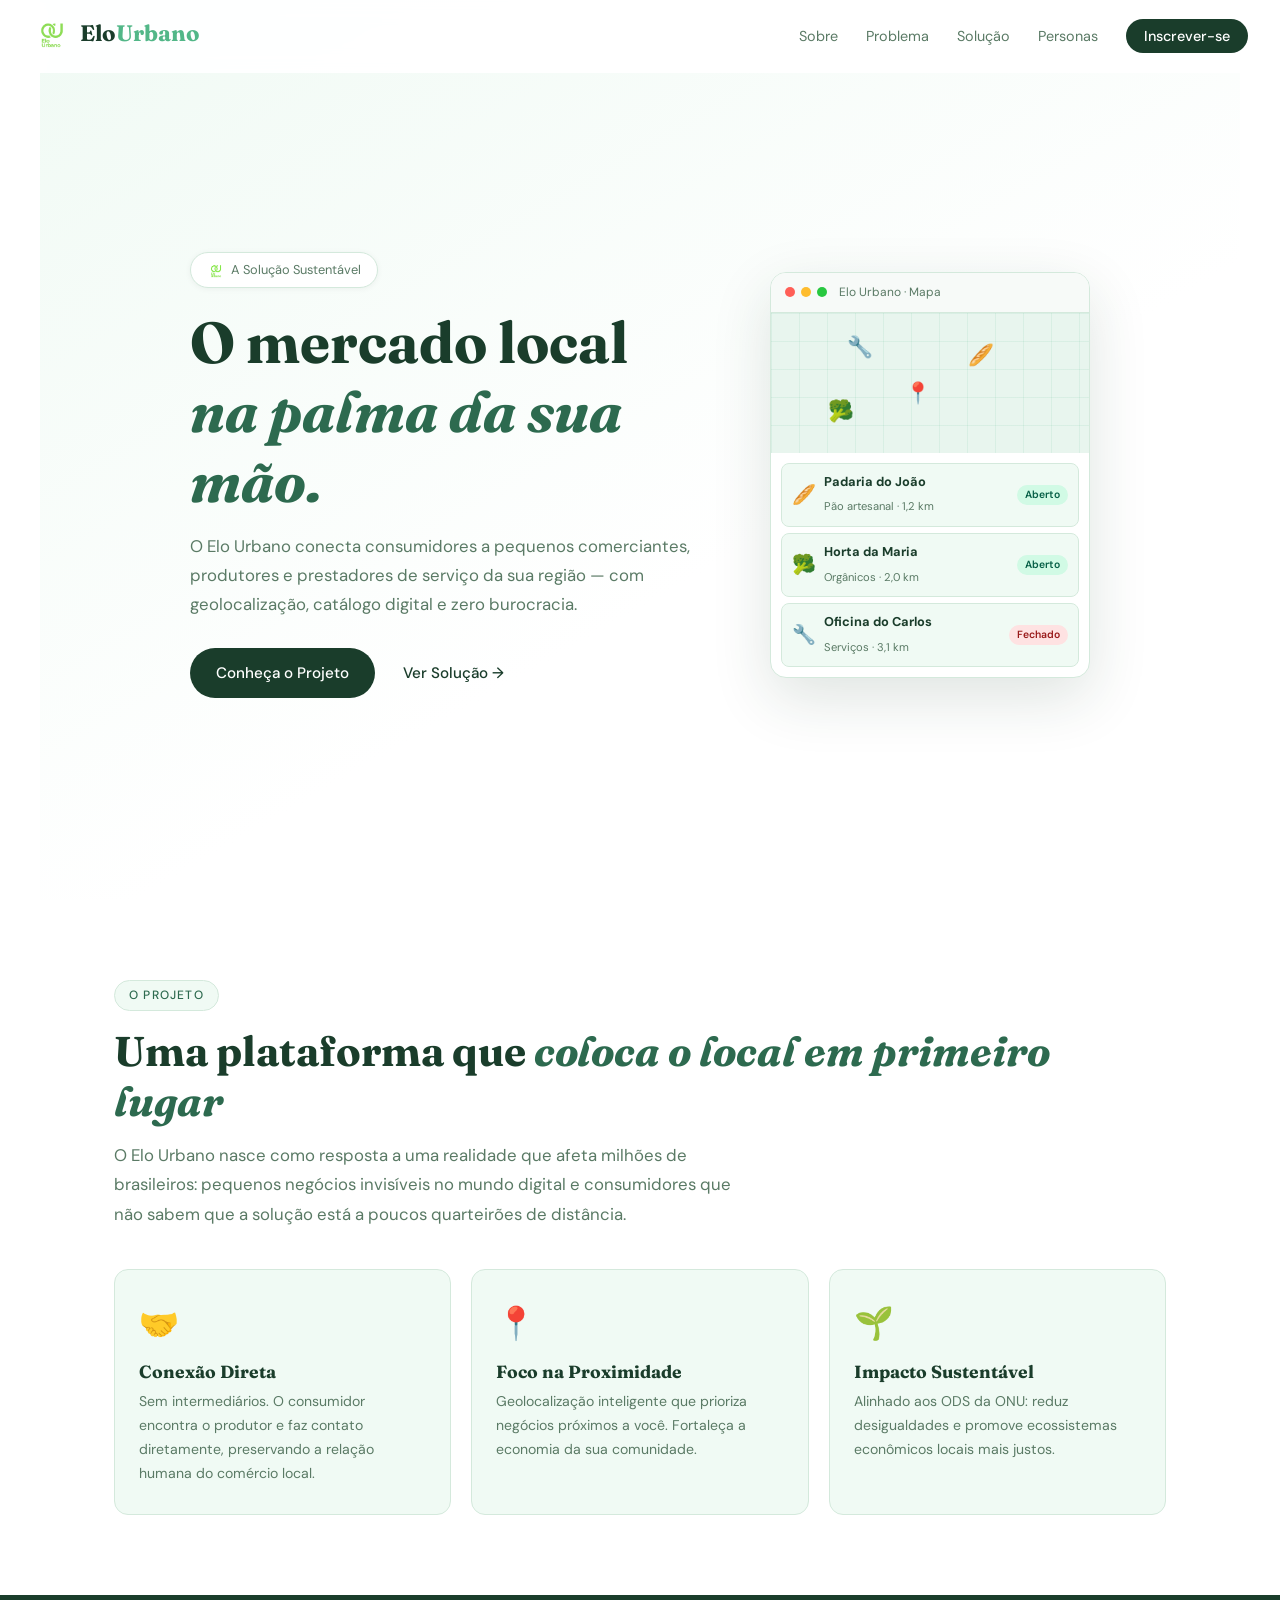
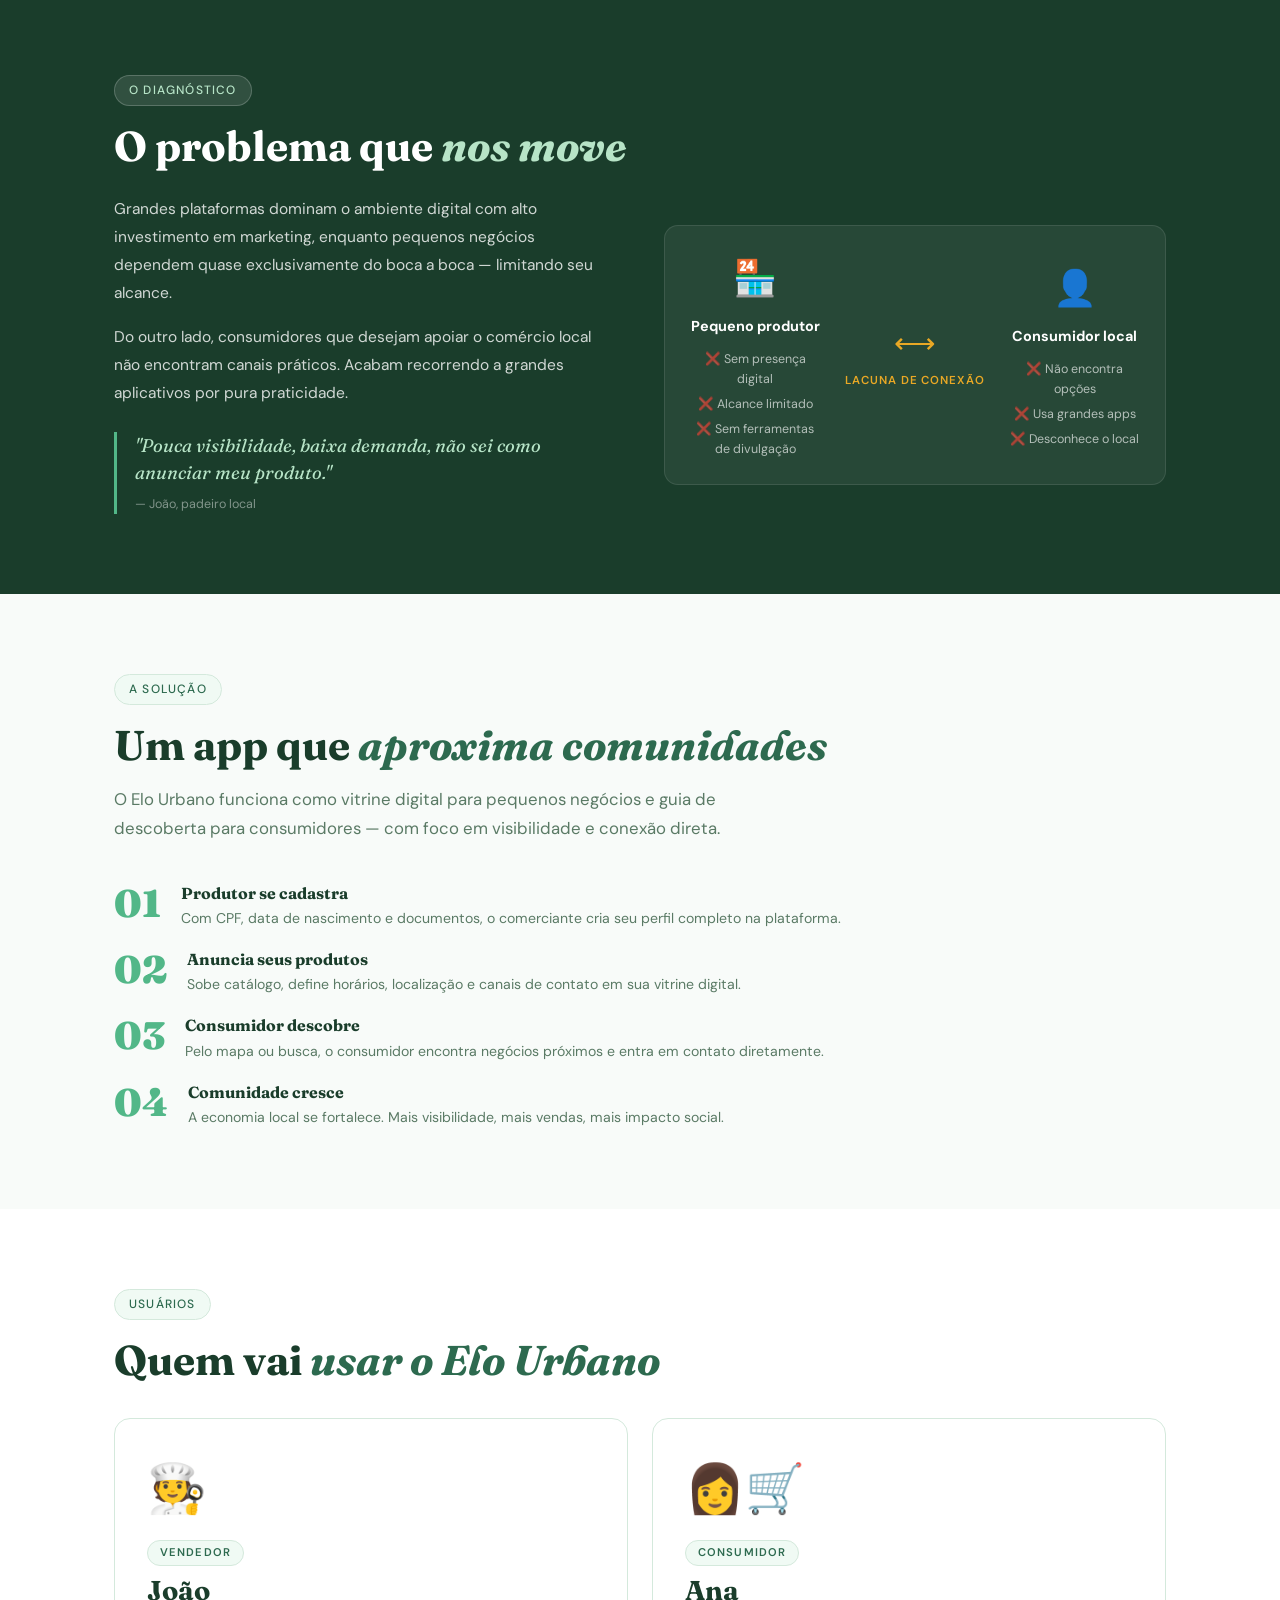
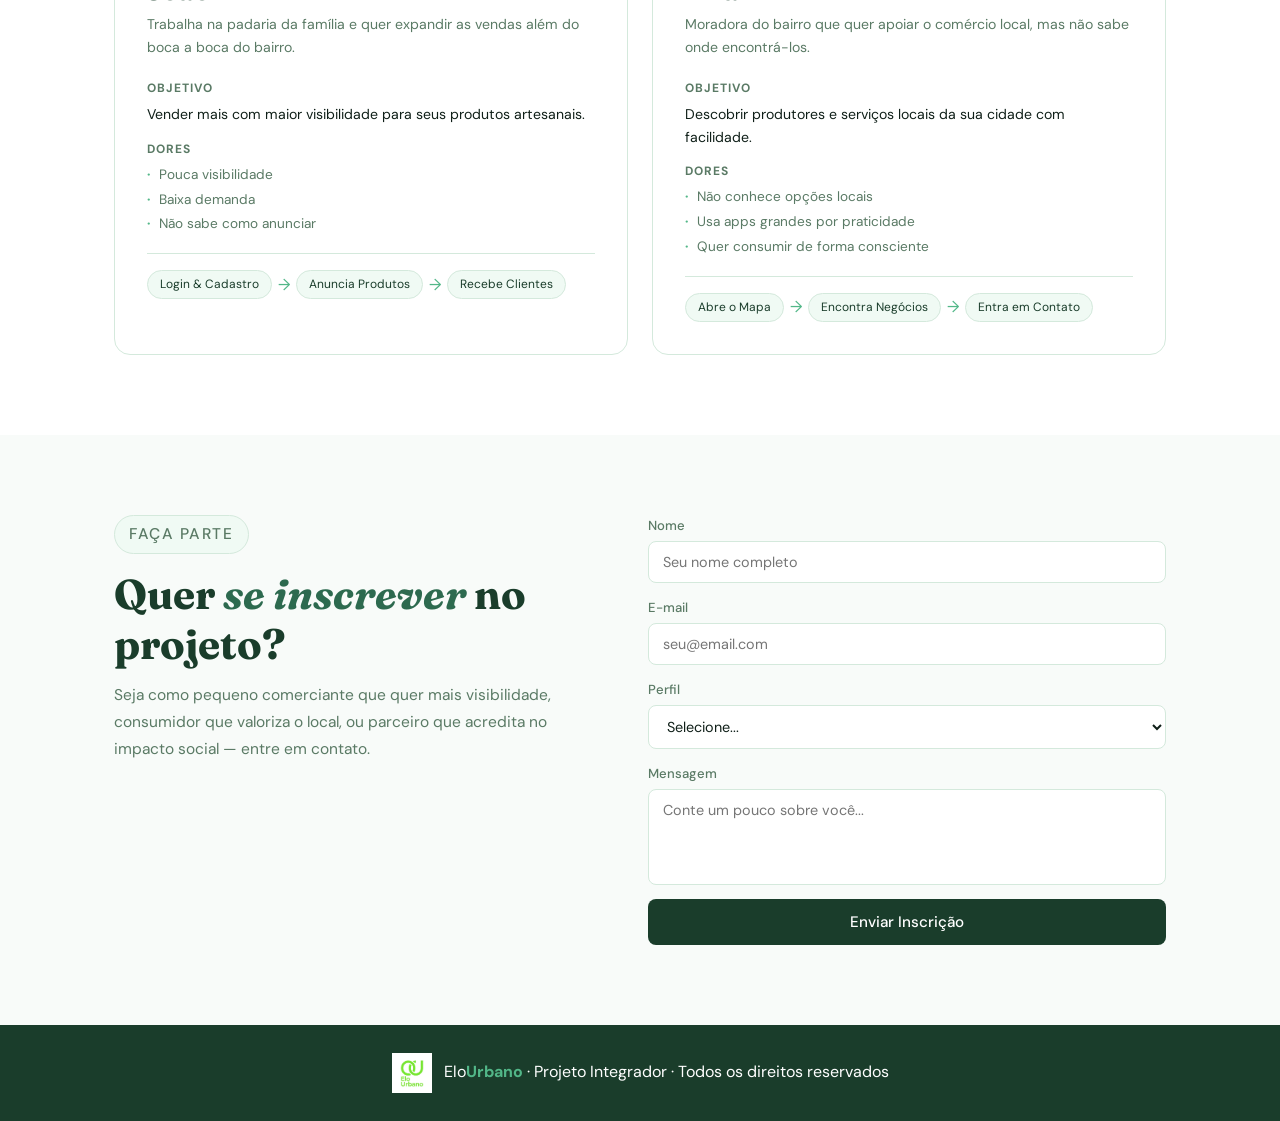
==== index.html @ b1a38585 "Update index.html" ====
<!DOCTYPE html>
<html lang="pt-BR">
<head>
  <meta charset="UTF-8" />
  <meta name="viewport" content="width=device-width, initial-scale=1.0" />
  <title>Elo Urbano — Conectando Comunidades</title>
  <link rel="stylesheet" href="css/style.css" />
  <link href="https://fonts.googleapis.com/css2?family=Fraunces:ital,opsz,wght@0,9..144,700;0,9..144,900;1,9..144,400&family=DM+Sans:wght@400;500&display=swap" rel="stylesheet" />

</head>
<body>

  <!-- NAVEGAÇÃO -->
  <nav id="nav">
    <a href="#hero" class="logo"><img src="logo1.png" alt="Logo" width="40" style="vertical-align: middle; margin-right: 8px;">Elo<span>Urbano</span></a>
    <ul class="nav-links">
      <li><a href="#sobre">Sobre</a></li>
      <li><a href="#problema">Problema</a></li>
      <li><a href="#solucao">Solução</a></li>
      <li><a href="#personas">Personas</a></li>
      <li><a href="#inscricao" class="nav-cta">Inscrever-se</a></li>
    </ul>
    <button id="hamburger" aria-label="Menu">
      <span></span><span></span><span></span>
    </button>
  </nav>

  <!-- MENU MOBILE -->
  <div id="mobileMenu">
    <ul>
      <li><a href="#sobre" class="mob-link">Sobre</a></li>
      <li><a href="#problema" class="mob-link">Problema</a></li>
      <li><a href="#solucao" class="mob-link">Solução</a></li>
      <li><a href="#personas" class="mob-link">Personas</a></li>
      <li><a href="#inscricao" class="mob-link">Inscrever-se</a></li>
    </ul>
  </div>

  <!-- HERO -->
  <section id="hero">
    <div class="hero-texto">
      <p class="badge"><img src="logo.png" alt="Ícone" width="18" style="vertical-align: middle; margin-right: 6px;">A Solução Sustentável</p>
      <h1>O mercado local<br><em>na palma da sua mão.</em></h1>
      <p>O Elo Urbano conecta consumidores a pequenos comerciantes, produtores e prestadores de serviço da sua região — com geolocalização, catálogo digital e zero burocracia.</p>
      <div class="hero-botoes">
        <a href="#sobre" class="btn-primario">Conheça o Projeto</a>
        <a href="#solucao" class="btn-secundario">Ver Solução →</a>
      </div>
    </div>
    <div class="hero-card">
      <div class="card-topo">
        <div class="bolinha vermelho"></div>
        <div class="bolinha amarelo"></div>
        <div class="bolinha verde-bolinha"></div>
        <span>Elo Urbano · Mapa</span>
      </div>
      <div class="card-mapa">
        <span class="pin pin-voce">📍</span>
        <span class="pin pin-a">🥖</span>
        <span class="pin pin-b">🥦</span>
        <span class="pin pin-c">🔧</span>
      </div>
      <ul class="card-lista">
        <li>
          <span>🥖</span>
          <div><strong>Padaria do João</strong><small>Pão artesanal · 1,2 km</small></div>
          <span class="badge-aberto">Aberto</span>
        </li>
        <li>
          <span>🥦</span>
          <div><strong>Horta da Maria</strong><small>Orgânicos · 2,0 km</small></div>
          <span class="badge-aberto">Aberto</span>
        </li>
        <li>
          <span>🔧</span>
          <div><strong>Oficina do Carlos</strong><small>Serviços · 3,1 km</small></div>
          <span class="badge-fechado">Fechado</span>
        </li>
      </ul>
    </div>
  </section>

  <!-- SOBRE -->
  <section id="sobre">
    <div class="container">
      <p class="tag">O Projeto</p>
      <h2>Uma plataforma que <em>coloca o local em primeiro lugar</em></h2>
      <p class="descricao">O Elo Urbano nasce como resposta a uma realidade que afeta milhões de brasileiros: pequenos negócios invisíveis no mundo digital e consumidores que não sabem que a solução está a poucos quarteirões de distância.</p>
      <div class="cards-sobre">
        <div class="card-sobre">
          <span>🤝</span>
          <h3>Conexão Direta</h3>
          <p>Sem intermediários. O consumidor encontra o produtor e faz contato diretamente, preservando a relação humana do comércio local.</p>
        </div>
        <div class="card-sobre">
          <span>📍</span>
          <h3>Foco na Proximidade</h3>
          <p>Geolocalização inteligente que prioriza negócios próximos a você. Fortaleça a economia da sua comunidade.</p>
        </div>
        <div class="card-sobre">
          <span>🌱</span>
          <h3>Impacto Sustentável</h3>
          <p>Alinhado aos ODS da ONU: reduz desigualdades e promove ecossistemas econômicos locais mais justos.</p>
        </div>
      </div>
    </div>
  </section>

  <!-- PROBLEMA -->
  <section id="problema">
    <div class="container">
      <p class="tag tag-claro">O Diagnóstico</p>
      <h2>O problema que <em class="em-claro">nos move</em></h2>
      <div class="problema-layout">
        <div class="problema-texto">
          <p>Grandes plataformas dominam o ambiente digital com alto investimento em marketing, enquanto pequenos negócios dependem quase exclusivamente do boca a boca — limitando seu alcance.</p>
          <p>Do outro lado, consumidores que desejam apoiar o comércio local não encontram canais práticos. Acabam recorrendo a grandes aplicativos por pura praticidade.</p>
          <blockquote>
            "Pouca visibilidade, baixa demanda, não sei como anunciar meu produto."
            <cite>— João, padeiro local</cite>
          </blockquote>
        </div>
        <div class="diagrama">
          <div class="diagrama-lado">
            <span class="icone-grande">🏪</span>
            <strong>Pequeno produtor</strong>
            <ul>
              <li>❌ Sem presença digital</li>
              <li>❌ Alcance limitado</li>
              <li>❌ Sem ferramentas de divulgação</li>
            </ul>
          </div>
          <div class="diagrama-meio">
            <span>⟷</span>
            <p>Lacuna de conexão</p>
          </div>
          <div class="diagrama-lado">
            <span class="icone-grande">👤</span>
            <strong>Consumidor local</strong>
            <ul>
              <li>❌ Não encontra opções</li>
              <li>❌ Usa grandes apps</li>
              <li>❌ Desconhece o local</li>
            </ul>
          </div>
        </div>
      </div>
    </div>
  </section>

  <!-- SOLUÇÃO -->
  <section id="solucao">
    <div class="container">
      <p class="tag">A Solução</p>
      <h2>Um app que <em>aproxima comunidades</em></h2>
      <p class="descricao">O Elo Urbano funciona como vitrine digital para pequenos negócios e guia de descoberta para consumidores — com foco em visibilidade e conexão direta.</p>
      <ol class="passos">
        <li>
          <span class="num">01</span>
          <div>
            <h4>Produtor se cadastra</h4>
            <p>Com CPF, data de nascimento e documentos, o comerciante cria seu perfil completo na plataforma.</p>
          </div>
        </li>
        <li>
          <span class="num">02</span>
          <div>
            <h4>Anuncia seus produtos</h4>
            <p>Sobe catálogo, define horários, localização e canais de contato em sua vitrine digital.</p>
          </div>
        </li>
        <li>
          <span class="num">03</span>
          <div>
            <h4>Consumidor descobre</h4>
            <p>Pelo mapa ou busca, o consumidor encontra negócios próximos e entra em contato diretamente.</p>
          </div>
        </li>
        <li>
          <span class="num">04</span>
          <div>
            <h4>Comunidade cresce</h4>
            <p>A economia local se fortalece. Mais visibilidade, mais vendas, mais impacto social.</p>
          </div>
        </li>
      </ol>
    </div>
  </section>

  <!-- PERSONAS -->
  <section id="personas">
    <div class="container">
      <p class="tag">Usuários</p>
      <h2>Quem vai <em>usar o Elo Urbano</em></h2>
      <div class="personas-grid">

        <div class="persona">
          <span class="avatar">🧑‍🍳</span>
          <span class="perfil-tag">Vendedor</span>
          <h3>João</h3>
          <p>Trabalha na padaria da família e quer expandir as vendas além do boca a boca do bairro.</p>
          <div class="persona-bloco">
            <strong>Objetivo</strong>
            <p>Vender mais com maior visibilidade para seus produtos artesanais.</p>
          </div>
          <div class="persona-bloco">
            <strong>Dores</strong>
            <ul>
              <li>Pouca visibilidade</li>
              <li>Baixa demanda</li>
              <li>Não sabe como anunciar</li>
            </ul>
          </div>
          <div class="jornada">
            <span>Login &amp; Cadastro</span>
            <span class="seta">→</span>
            <span>Anuncia Produtos</span>
            <span class="seta">→</span>
            <span>Recebe Clientes</span>
          </div>
        </div>

        <div class="persona">
          <span class="avatar">👩‍🛒</span>
          <span class="perfil-tag">Consumidor</span>
          <h3>Ana</h3>
          <p>Moradora do bairro que quer apoiar o comércio local, mas não sabe onde encontrá-los.</p>
          <div class="persona-bloco">
            <strong>Objetivo</strong>
            <p>Descobrir produtores e serviços locais da sua cidade com facilidade.</p>
          </div>
          <div class="persona-bloco">
            <strong>Dores</strong>
            <ul>
              <li>Não conhece opções locais</li>
              <li>Usa apps grandes por praticidade</li>
              <li>Quer consumir de forma consciente</li>
            </ul>
          </div>
          <div class="jornada">
            <span>Abre o Mapa</span>
            <span class="seta">→</span>
            <span>Encontra Negócios</span>
            <span class="seta">→</span>
            <span>Entra em Contato</span>
          </div>
        </div>

      </div>
    </div>
  </section>

  <!-- INSCREVER-SE -->
  <section id="inscricao">
    <div class="container container-inscricao">
      <div class="inscricao-texto">
        <p class="tag">Faça Parte</p>
        <h2>Quer <em>se inscrever</em> no projeto?</h2>
        <p>Seja como pequeno comerciante que quer mais visibilidade, consumidor que valoriza o local, ou parceiro que acredita no impacto social — entre em contato.</p>
      </div>
      <form id="contatoForm">
        <div class="campo">
          <label for="nome">Nome</label>
          <input id="nome" type="text" placeholder="Seu nome completo" required />
        </div>
        <div class="campo">
          <label for="email">E-mail</label>
          <input id="email" type="email" placeholder="seu@email.com" required />
        </div>
        <div class="campo">
          <label for="perfil">Perfil</label>
          <select id="perfil">
            <option value="">Selecione...</option>
            <option>Pequeno comerciante / produtor</option>
            <option>Consumidor interessado</option>
            <option>Parceiro ou apoiador</option>
          </select>
        </div>
        <div class="campo">
          <label for="mensagem">Mensagem</label>
          <textarea id="mensagem" rows="4" placeholder="Conte um pouco sobre você..."></textarea>
        </div>
        <button type="submit">Enviar Inscrição</button>
        <p id="formSuccess">✅ Inscrição enviada! Entraremos em contato em breve.</p>
      </form>
    </div>
  </section>

  <!-- FOOTER -->
  <footer>
    <img src="logo.png" alt="Logo Elo Urbano" width="40" style="vertical-align: middle; margin-right: 8px;">
    Elo<strong>Urbano</strong> · Projeto Integrador · Todos os direitos reservados
</footer>

  <script src="script.js"></script>
</body>
</html>
---- css/style.css ----
:root {
  --verde-escuro: #1a3d2b;
  --verde-medio: #2d6a4f;
  --verde-claro: #52b788;
  --verde-palido: #f0faf4;
  --borda: #d4e9dc;
  --texto: #0f1f18;
  --texto-suave: #5a7a65;
  --branco: #ffffff;
  --fundo-suave: #f8fbf9;
  --amarelo: #e9a825;
  --fonte-titulo: 'Fraunces', Georgia, serif;
  --fonte-corpo: 'DM Sans', sans-serif;
}

/* --- Reset básico --- */
*, *::before, *::after { box-sizing: border-box; margin: 0; padding: 0; }
html { scroll-behavior: smooth; }
body { font-family: var(--fonte-corpo); color: var(--texto); background: var(--branco); line-height: 1.6; }
h1, h2, h3, h4 { font-family: var(--fonte-titulo); line-height: 1.2; }
em { font-style: italic; color: var(--verde-medio); }
ul { list-style: none; }
a { text-decoration: none; }

/* --- Container --- */
.container { max-width: 1100px; margin: 0 auto; padding: 0 24px; }

/* --- Tags de seção --- */
.tag {
  display: inline-block;
  font-size: 12px; font-weight: 500; letter-spacing: 0.1em; text-transform: uppercase;
  color: var(--verde-medio); background: var(--verde-palido);
  border: 1px solid var(--borda); border-radius: 100px;
  padding: 5px 14px; margin-bottom: 16px;
}
.tag-claro { background: rgba(255,255,255,0.1); border-color: rgba(255,255,255,0.2); color: #b7e4c7; }

/* --- Botões --- */
.btn-primario {
  display: inline-block; padding: 13px 26px;
  background: var(--verde-escuro); color: var(--branco);
  border-radius: 100px; font-size: 0.95rem; font-weight: 500;
  transition: background 0.2s, transform 0.2s;
}
.btn-primario:hover { background: var(--verde-medio); transform: translateY(-2px); }
.btn-secundario {
  display: inline-block; padding: 13px 8px;
  color: var(--verde-escuro); font-size: 0.95rem; font-weight: 500;
  transition: letter-spacing 0.2s;
}
.btn-secundario:hover { letter-spacing: 0.03em; }

/* ===========================
   NAVEGAÇÃO
=========================== */
#nav {
  position: fixed; top: 0; left: 0; right: 0; z-index: 100;
  display: flex; align-items: center; justify-content: space-between;
  padding: 16px 32px;
  background: rgba(255,255,255,0.92); backdrop-filter: blur(10px);
  border-bottom: 1px solid transparent;
  transition: border-color 0.3s, box-shadow 0.3s;
}
#nav.scrolled { border-color: var(--borda); box-shadow: 0 2px 12px rgba(0,0,0,0.06); }

.logo { font-family: var(--fonte-titulo); font-size: 1.4rem; font-weight: 700; color: var(--verde-escuro); }
.logo span { color: var(--verde-claro); }

.nav-links { display: flex; align-items: center; gap: 28px; list-style: none; }
.nav-links a { color: var(--texto-suave); font-size: 0.9rem; transition: color 0.2s; }
.nav-links a:hover { color: var(--verde-escuro); }
.nav-cta {
  background: var(--verde-escuro); color: var(--branco) !important;
  padding: 8px 18px; border-radius: 100px; font-weight: 500 !important;
}
.nav-cta:hover { background: var(--verde-medio) !important; }

#hamburger {
  display: none; flex-direction: column; gap: 5px;
  background: none; border: none; cursor: pointer; padding: 4px;
}
#hamburger span { display: block; width: 22px; height: 2px; background: var(--verde-escuro); border-radius: 2px; transition: all 0.3s; }
#hamburger.ativo span:nth-child(1) { transform: rotate(45deg) translate(5px, 5px); }
#hamburger.ativo span:nth-child(2) { opacity: 0; }
#hamburger.ativo span:nth-child(3) { transform: rotate(-45deg) translate(5px, -5px); }

/* Menu mobile */
#mobileMenu {
  display: none;
  position: fixed; top: 61px; left: 0; right: 0; z-index: 99;
  background: var(--branco); border-bottom: 1px solid var(--borda);
  padding: 16px 24px;
}
#mobileMenu.aberto { display: block; }
#mobileMenu ul { list-style: none; display: flex; flex-direction: column; }
#mobileMenu a { display: block; padding: 12px 0; color: var(--texto); border-bottom: 1px solid var(--borda); font-size: 1rem; }

/* ===========================
   HERO
=========================== */
#hero {
  min-height: 100vh;
  display: flex; align-items: center; justify-content: center; gap: 60px;
  padding: 110px 40px 60px;
  background: linear-gradient(150deg, var(--verde-palido) 0%, #ffffff 60%);
  max-width: 1200px; margin: 0 auto;
}

.hero-texto { max-width: 520px; }
.hero-texto .badge {
  display: inline-block; background: var(--branco);
  border: 1px solid var(--borda); border-radius: 100px;
  padding: 6px 16px; font-size: 0.8rem; color: var(--texto-suave);
  margin-bottom: 20px;
  box-shadow: 0 1px 6px rgba(0,0,0,0.05);
}
.hero-texto h1 { font-size: clamp(2.4rem, 5vw, 3.6rem); color: var(--verde-escuro); margin-bottom: 16px; }
.hero-texto p { color: var(--texto-suave); font-size: 1.05rem; line-height: 1.75; margin-bottom: 28px; }
.hero-botoes { display: flex; align-items: center; gap: 20px; flex-wrap: wrap; }

/* Card mockup */
.hero-card {
  width: 320px; flex-shrink: 0;
  background: var(--branco); border-radius: 16px;
  border: 1px solid var(--borda);
  box-shadow: 0 20px 60px rgba(26,61,43,0.14);
  overflow: hidden;
  animation: flutuar 5s ease-in-out infinite;
}
@keyframes flutuar { 0%, 100% { transform: translateY(0); } 50% { transform: translateY(-10px); } }

.card-topo {
  display: flex; align-items: center; gap: 6px;
  padding: 10px 14px; background: #f7faf8; border-bottom: 1px solid var(--borda);
  font-size: 0.75rem; color: var(--texto-suave);
}
.bolinha { width: 10px; height: 10px; border-radius: 50%; }
.vermelho { background: #ff5f57; }
.amarelo { background: #febc2e; }
.verde-bolinha { background: #28c840; }
.card-topo span { margin-left: 6px; }

.card-mapa {
  height: 140px; position: relative;
  background: #e8f5ee;
  background-image: linear-gradient(rgba(82,183,136,0.1) 1px, transparent 1px),
                    linear-gradient(90deg, rgba(82,183,136,0.1) 1px, transparent 1px);
  background-size: 28px 28px;
}
.pin { position: absolute; font-size: 1.3rem; }
.pin-voce { top: 45%; left: 42%; }
.pin-a    { top: 18%; left: 62%; }
.pin-b    { top: 58%; left: 18%; }
.pin-c    { top: 12%; left: 24%; }

.card-lista { list-style: none; padding: 10px; display: flex; flex-direction: column; gap: 6px; }
.card-lista li {
  display: flex; align-items: center; gap: 8px;
  padding: 8px 10px; background: var(--verde-palido);
  border-radius: 8px; border: 1px solid var(--borda);
}
.card-lista li > span:first-child { font-size: 1.2rem; }
.card-lista div { flex: 1; }
.card-lista strong { display: block; font-size: 0.8rem; color: var(--verde-escuro); }
.card-lista small { font-size: 0.7rem; color: var(--texto-suave); }
.badge-aberto  { font-size: 0.65rem; font-weight: 600; padding: 2px 8px; border-radius: 100px; background: #d1fae5; color: #065f46; }
.badge-fechado { font-size: 0.65rem; font-weight: 600; padding: 2px 8px; border-radius: 100px; background: #fee2e2; color: #991b1b; }

/* ===========================
   SEÇÕES GERAIS
=========================== */
section { padding: 80px 0; }

section h2 { font-size: clamp(1.8rem, 3.5vw, 2.6rem); color: var(--verde-escuro); margin-bottom: 14px; }
section .descricao { color: var(--texto-suave); font-size: 1.05rem; line-height: 1.75; max-width: 620px; margin-bottom: 40px; }

/* Animação de entrada */
.fade-in { opacity: 0; transform: translateY(20px); transition: opacity 0.5s ease, transform 0.5s ease; }
.fade-in.visivel { opacity: 1; transform: translateY(0); }

/* ===========================
   SOBRE
=========================== */
#sobre { background: var(--branco); }

.cards-sobre { display: grid; grid-template-columns: repeat(3, 1fr); gap: 20px; margin-top: 32px; }

.card-sobre {
  padding: 28px 24px; background: var(--verde-palido);
  border: 1px solid var(--borda); border-radius: 14px;
  transition: transform 0.25s, box-shadow 0.25s;
}
.card-sobre:hover { transform: translateY(-5px); box-shadow: 0 8px 24px rgba(26,61,43,0.1); }
.card-sobre > span { font-size: 2rem; display: block; margin-bottom: 12px; }
.card-sobre h3 { font-size: 1.1rem; color: var(--verde-escuro); margin-bottom: 8px; }
.card-sobre p  { font-size: 0.88rem; color: var(--texto-suave); line-height: 1.7; }

/* ===========================
   PROBLEMA
=========================== */
#problema { background: var(--verde-escuro); }
#problema h2 { color: var(--branco); }
#problema .em-claro { color: #b7e4c7; }

.problema-layout { display: grid; grid-template-columns: 1fr 1fr; gap: 48px; align-items: center; margin-top: 24px; }

.problema-texto p { color: rgba(255,255,255,0.8); font-size: 0.97rem; line-height: 1.8; margin-bottom: 16px; }

blockquote {
  margin-top: 24px; padding-left: 18px;
  border-left: 3px solid var(--verde-claro);
  font-family: var(--fonte-titulo); font-size: 1.15rem; font-style: italic;
  color: #b7e4c7; line-height: 1.5;
}
blockquote cite { display: block; font-size: 0.78rem; font-style: normal; font-family: var(--fonte-corpo); color: rgba(255,255,255,0.45); margin-top: 8px; }

.diagrama {
  display: flex; align-items: center;
  background: rgba(255,255,255,0.06);
  border: 1px solid rgba(255,255,255,0.1);
  border-radius: 14px; padding: 24px;
  gap: 12px;
}
.diagrama-lado { flex: 1; text-align: center; }
.diagrama-lado .icone-grande { font-size: 2.2rem; display: block; margin-bottom: 8px; }
.diagrama-lado strong { display: block; color: var(--branco); font-size: 0.9rem; margin-bottom: 12px; }
.diagrama-lado ul { display: flex; flex-direction: column; gap: 5px; }
.diagrama-lado li { font-size: 0.78rem; color: rgba(255,255,255,0.65); }
.diagrama-meio { text-align: center; padding: 0 12px; }
.diagrama-meio span { font-size: 1.8rem; color: var(--amarelo); display: block; margin-bottom: 6px; }
.diagrama-meio p { font-size: 0.72rem; text-transform: uppercase; letter-spacing: 0.08em; font-weight: 600; color: var(--amarelo); }

/* ===========================
   SOLUÇÃO
=========================== */
#solucao { background: var(--fundo-suave); }

.passos { list-style: none; display: flex; flex-direction: column; gap: 20px; margin-top: 8px; }

.passos li { display: flex; align-items: flex-start; gap: 20px; }

.num {
  font-family: var(--fonte-titulo); font-size: 2.4rem; font-weight: 900;
  color: var(--verde-claro); line-height: 1; min-width: 44px;
}
.passos h4 { font-size: 1rem; color: var(--verde-escuro); margin-bottom: 4px; }
.passos p  { font-size: 0.88rem; color: var(--texto-suave); line-height: 1.65; }

/* ===========================
   PERSONAS
=========================== */
#personas { background: var(--branco); }

.personas-grid { display: grid; grid-template-columns: 1fr 1fr; gap: 24px; margin-top: 32px; }

.persona {
  padding: 32px; border: 1px solid var(--borda); border-radius: 16px;
  background: var(--branco); transition: box-shadow 0.25s, transform 0.25s;
}
.persona:hover { box-shadow: 0 8px 28px rgba(26,61,43,0.1); transform: translateY(-4px); }

.avatar { font-size: 3rem; display: block; margin-bottom: 10px; }

.perfil-tag {
  display: inline-block; font-size: 0.7rem; font-weight: 600;
  text-transform: uppercase; letter-spacing: 0.1em;
  color: var(--verde-medio); background: var(--verde-palido);
  border: 1px solid var(--borda); padding: 3px 12px; border-radius: 100px;
  margin-bottom: 8px;
}
.persona h3 { font-size: 1.7rem; color: var(--verde-escuro); margin-bottom: 6px; }
.persona > p { font-size: 0.88rem; color: var(--texto-suave); margin-bottom: 20px; line-height: 1.65; }

.persona-bloco { margin-bottom: 14px; }
.persona-bloco strong { display: block; font-size: 0.75rem; text-transform: uppercase; letter-spacing: 0.08em; color: var(--texto-suave); margin-bottom: 5px; }
.persona-bloco p  { font-size: 0.88rem; color: var(--texto); }
.persona-bloco ul { display: flex; flex-direction: column; gap: 3px; }
.persona-bloco li { font-size: 0.85rem; color: var(--texto-suave); padding-left: 12px; position: relative; }
.persona-bloco li::before { content: '·'; position: absolute; left: 0; color: var(--verde-claro); font-weight: 700; }

.jornada {
  display: flex; flex-wrap: wrap; align-items: center; gap: 6px;
  margin-top: 18px; padding-top: 16px; border-top: 1px solid var(--borda);
}
.jornada span {
  font-size: 0.75rem; background: var(--verde-palido);
  border: 1px solid var(--borda); color: var(--verde-escuro);
  padding: 4px 12px; border-radius: 100px;
}
.jornada .seta { background: none; border: none; color: var(--verde-claro); font-size: 1rem; padding: 0; }

/* ===========================
   INSCREVER-SE
=========================== */
#inscricao { background: var(--fundo-suave); }

.container-inscricao { display: grid; grid-template-columns: 1fr 1.1fr; gap: 64px; align-items: flex-start; }

.inscricao-texto h2 { margin-bottom: 12px; }
.inscricao-texto p { color: var(--texto-suave); font-size: 0.97rem; line-height: 1.75; }

#contatoForm { display: flex; flex-direction: column; gap: 14px; }

.campo { display: flex; flex-direction: column; gap: 5px; }
.campo label { font-size: 0.82rem; font-weight: 500; color: var(--texto-suave); }
.campo input, .campo select, .campo textarea {
  padding: 11px 14px; border: 1px solid var(--borda); border-radius: 8px;
  font-family: var(--fonte-corpo); font-size: 0.9rem; color: var(--texto);
  background: var(--branco); outline: none; resize: none;
  transition: border-color 0.2s, box-shadow 0.2s;
}
.campo input:focus, .campo select:focus, .campo textarea:focus {
  border-color: var(--verde-claro);
  box-shadow: 0 0 0 3px rgba(197, 199, 198, 0.735);
}
#contatoForm button {
  padding: 13px; background: var(--verde-escuro); color: var(--branco);
  border: none; border-radius: 8px; font-family: var(--fonte-corpo);
  font-size: 0.95rem; font-weight: 500; cursor: pointer;
  transition: background 0.2s;
}
#contatoForm button:hover { background: var(--verde-medio); }

#formSuccess {
  display: none; padding: 12px 16px;
  background: #d1fae5; border: 1px solid #6ee7b7;
  border-radius: 8px; color: #065f46; font-size: 0.88rem;
}

/* ===========================
   FOOTER
=========================== */
footer {
  background: var(--verde-escuro);
  padding: 28px;
  text-align: center;
  color: var(--branco); /* Garante que o texto principal e os pontos fiquem brancos e legíveis */
}

footer p { 
  color: var(--verde-palido); /* Se você usar parágrafos, eles ganham um tom verde bem suave e limpo */
  font-size: 0.85rem; 
}

footer strong { 
  color: var(--verde-claro); /* Destaca o 'Urbano' com o verde principal do seu projeto integrador */
}
/* ===========================
   RESPONSIVO
=========================== */
@media (max-width: 900px) {
  #hero { flex-direction: column; padding: 100px 24px 48px; text-align: center; gap: 40px; }
  .hero-botoes { justify-content: center; }
  .hero-card { width: 100%; max-width: 320px; animation: none; }
  .cards-sobre { grid-template-columns: 1fr; }
  .problema-layout { grid-template-columns: 1fr; }
  .diagrama { flex-direction: column; }
  .personas-grid { grid-template-columns: 1fr; }
  .container-inscricao { grid-template-columns: 1fr; gap: 36px; }
}

@media (max-width: 700px) {
  .nav-links { display: none; }
  #hamburger { display: flex; }
  #nav { padding: 14px 20px; }
  section { padding: 56px 0; }
}
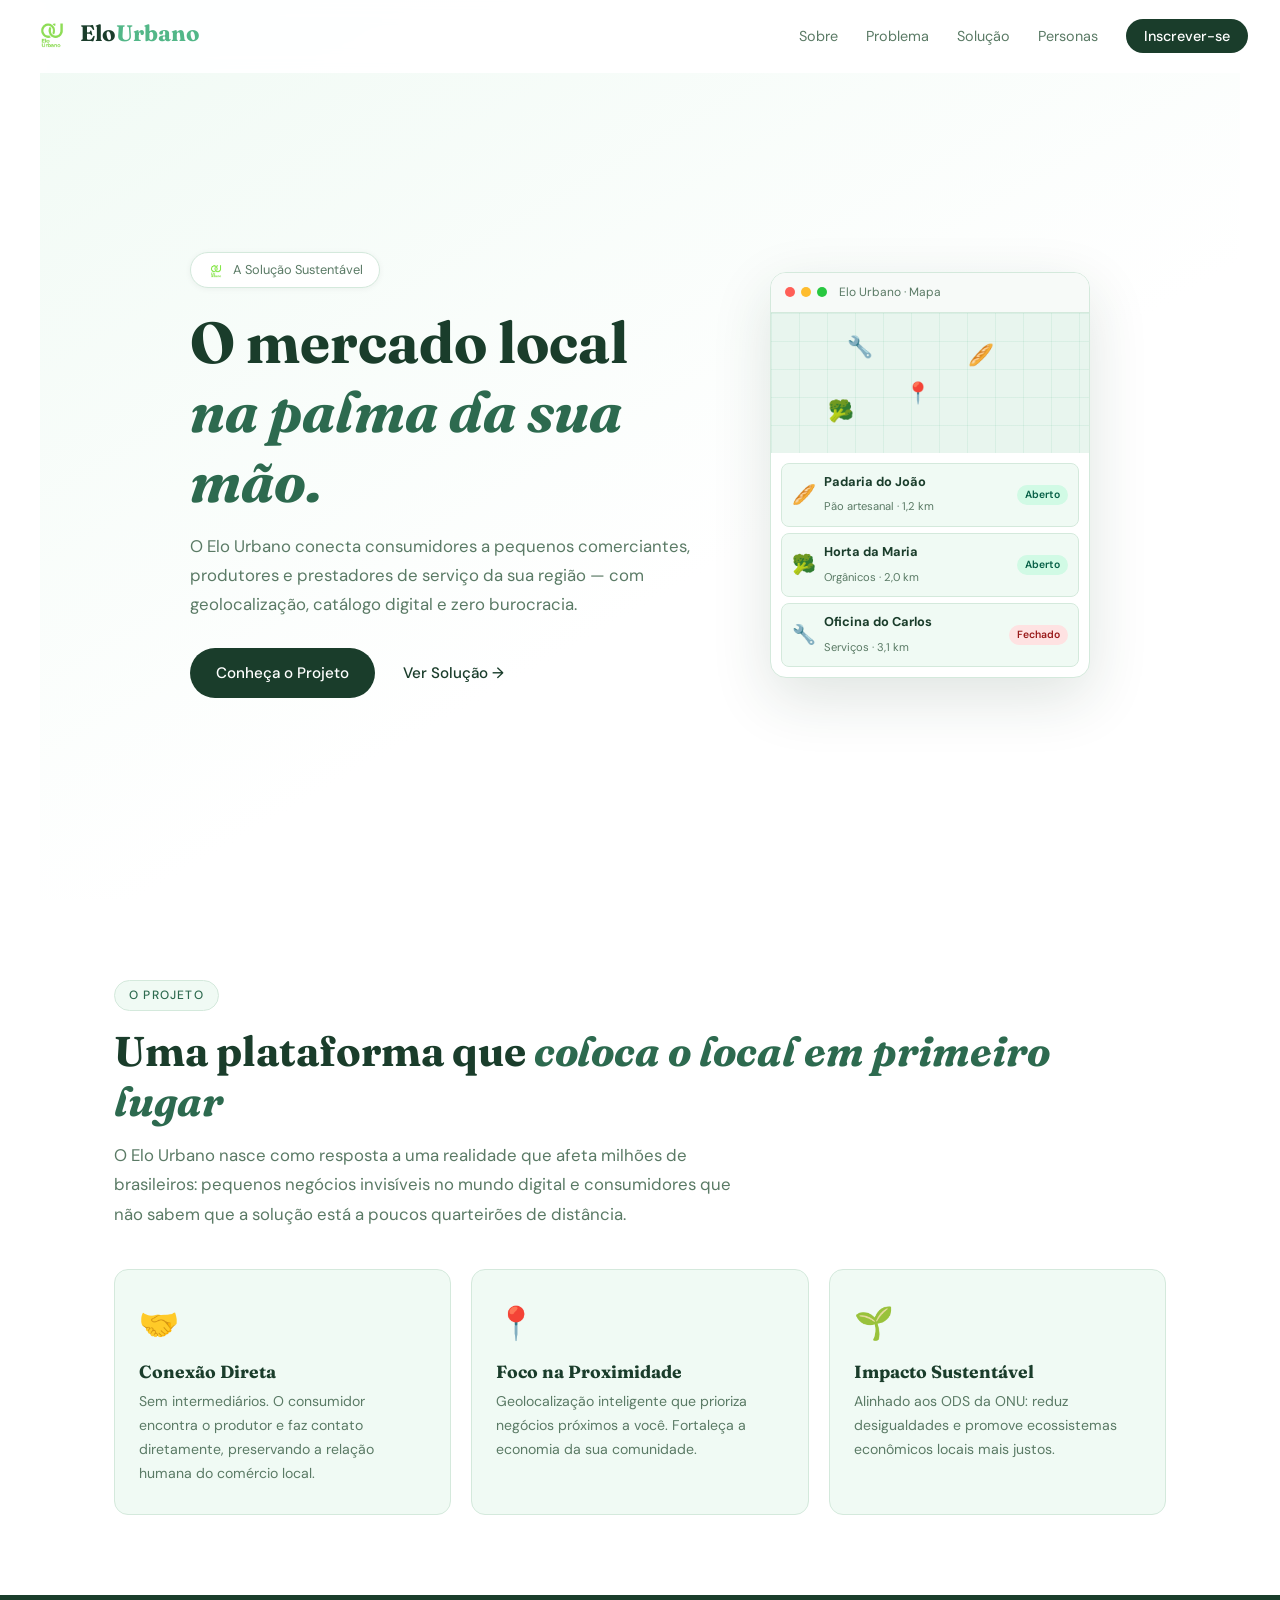
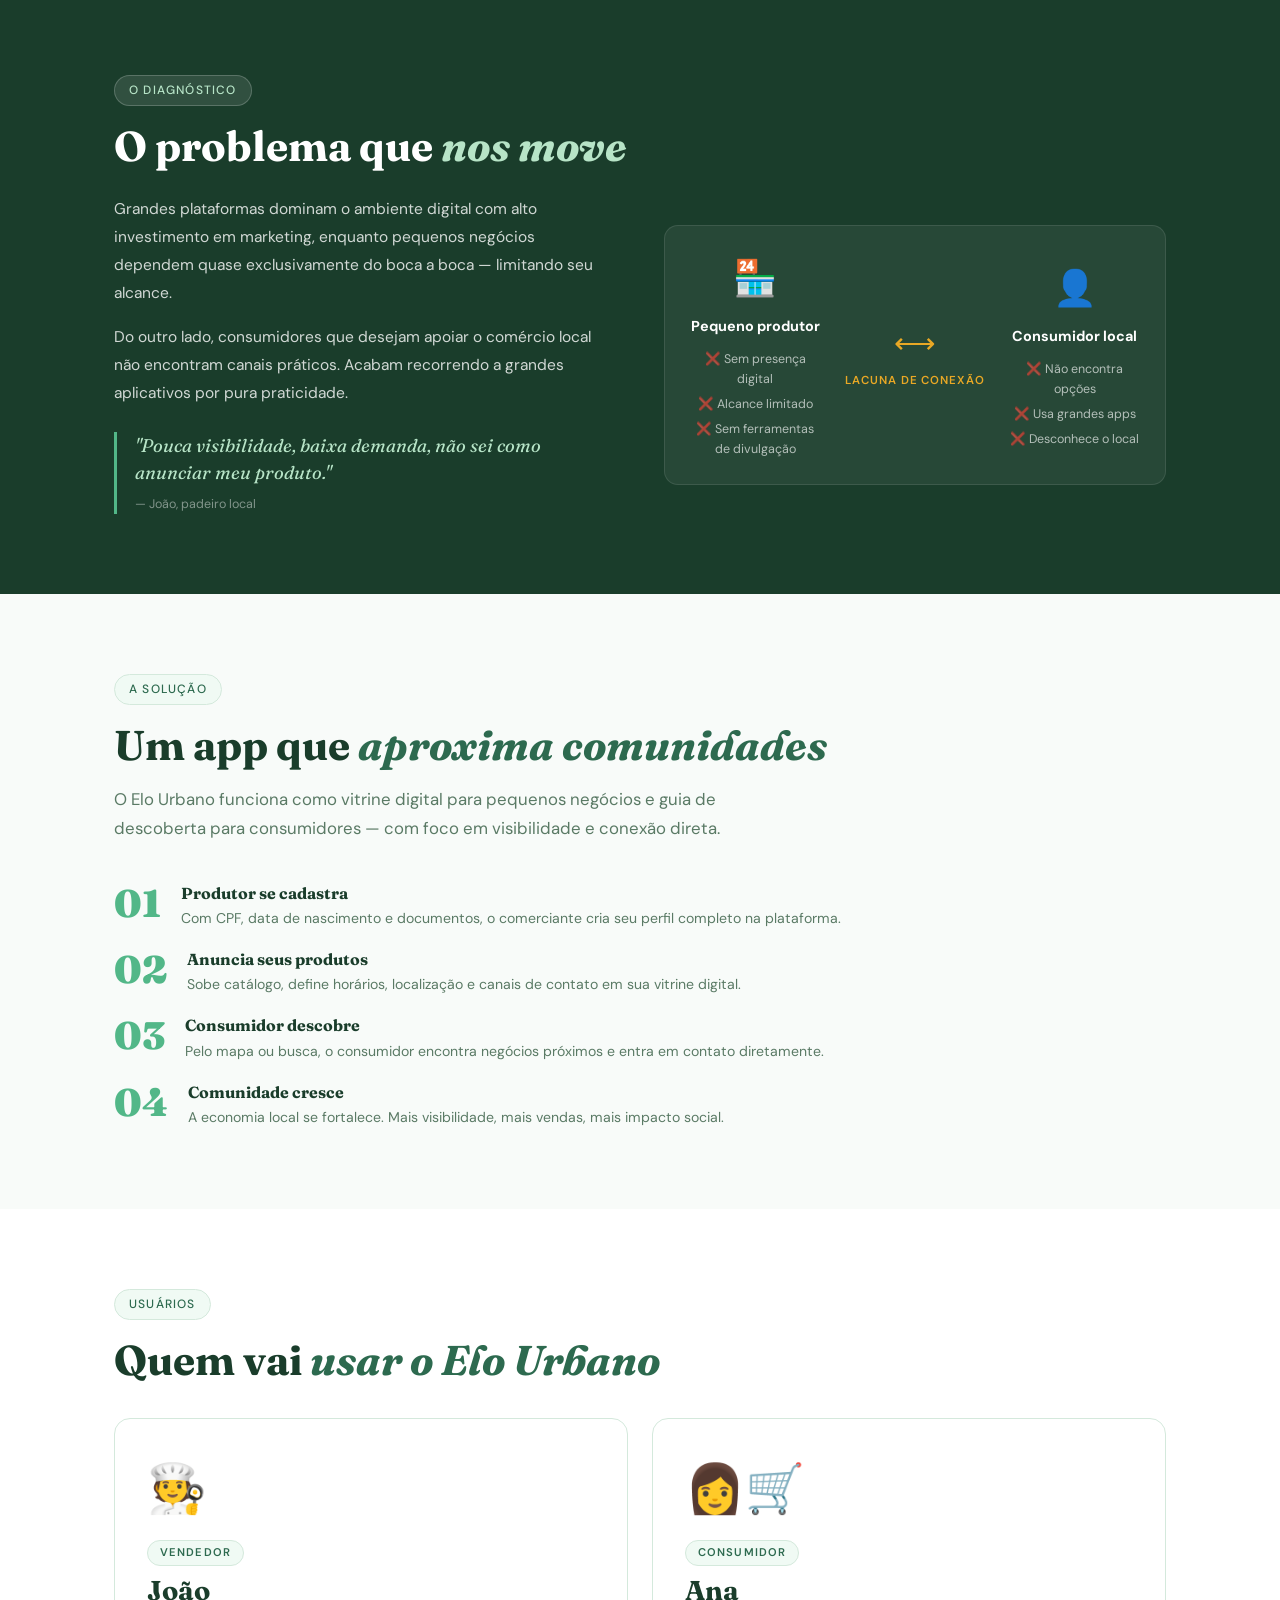
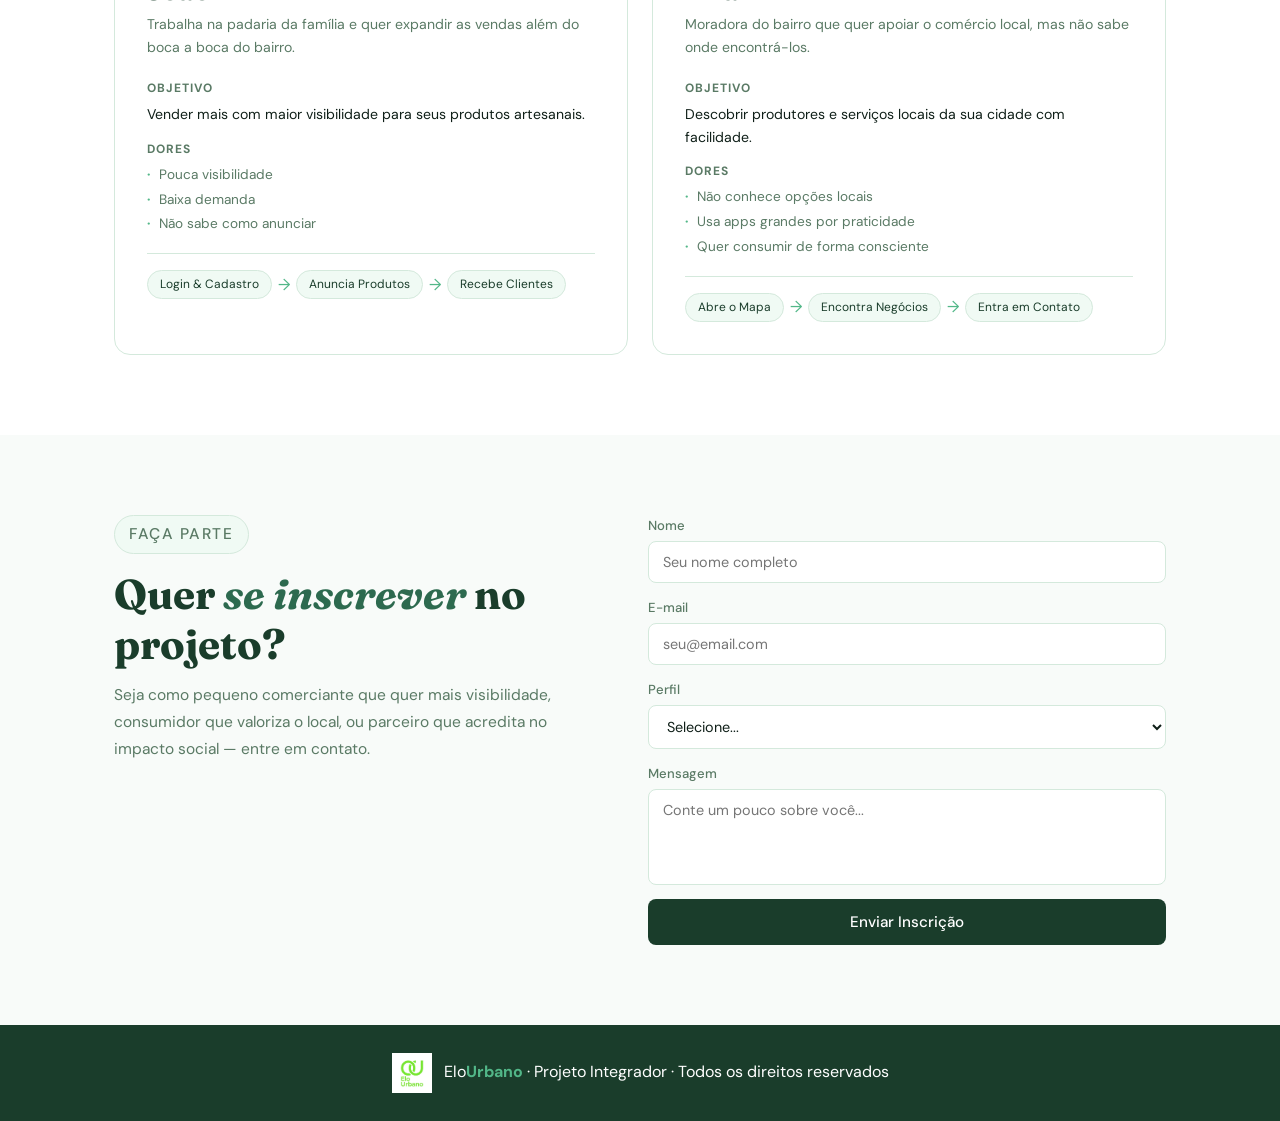
==== commit 84da8f9f: "Update index.html" ====
--- a/index.html
+++ b/index.html
@@ -25,7 +25,7 @@
     </button>
   </nav>
 
-  <!-- MENU MOBILE -->
+  <!-- MENU MOBILE RESPONSIVO-->
   <div id="mobileMenu">
     <ul>
       <li><a href="#sobre" class="mob-link">Sobre</a></li>
@@ -39,7 +39,7 @@
   <!-- HERO -->
   <section id="hero">
     <div class="hero-texto">
-      <p class="badge"><img src="logo.png" alt="Ícone" width="18" style="vertical-align: middle; margin-right: 6px;">A Solução Sustentável</p>
+      <p class="badge"><img src="logo.png" alt="Ícone" width="18" style="vertical-align: middle; margin-right: 8px;">A Solução Sustentável</p>
       <h1>O mercado local<br><em>na palma da sua mão.</em></h1>
       <p>O Elo Urbano conecta consumidores a pequenos comerciantes, produtores e prestadores de serviço da sua região — com geolocalização, catálogo digital e zero burocracia.</p>
       <div class="hero-botoes">
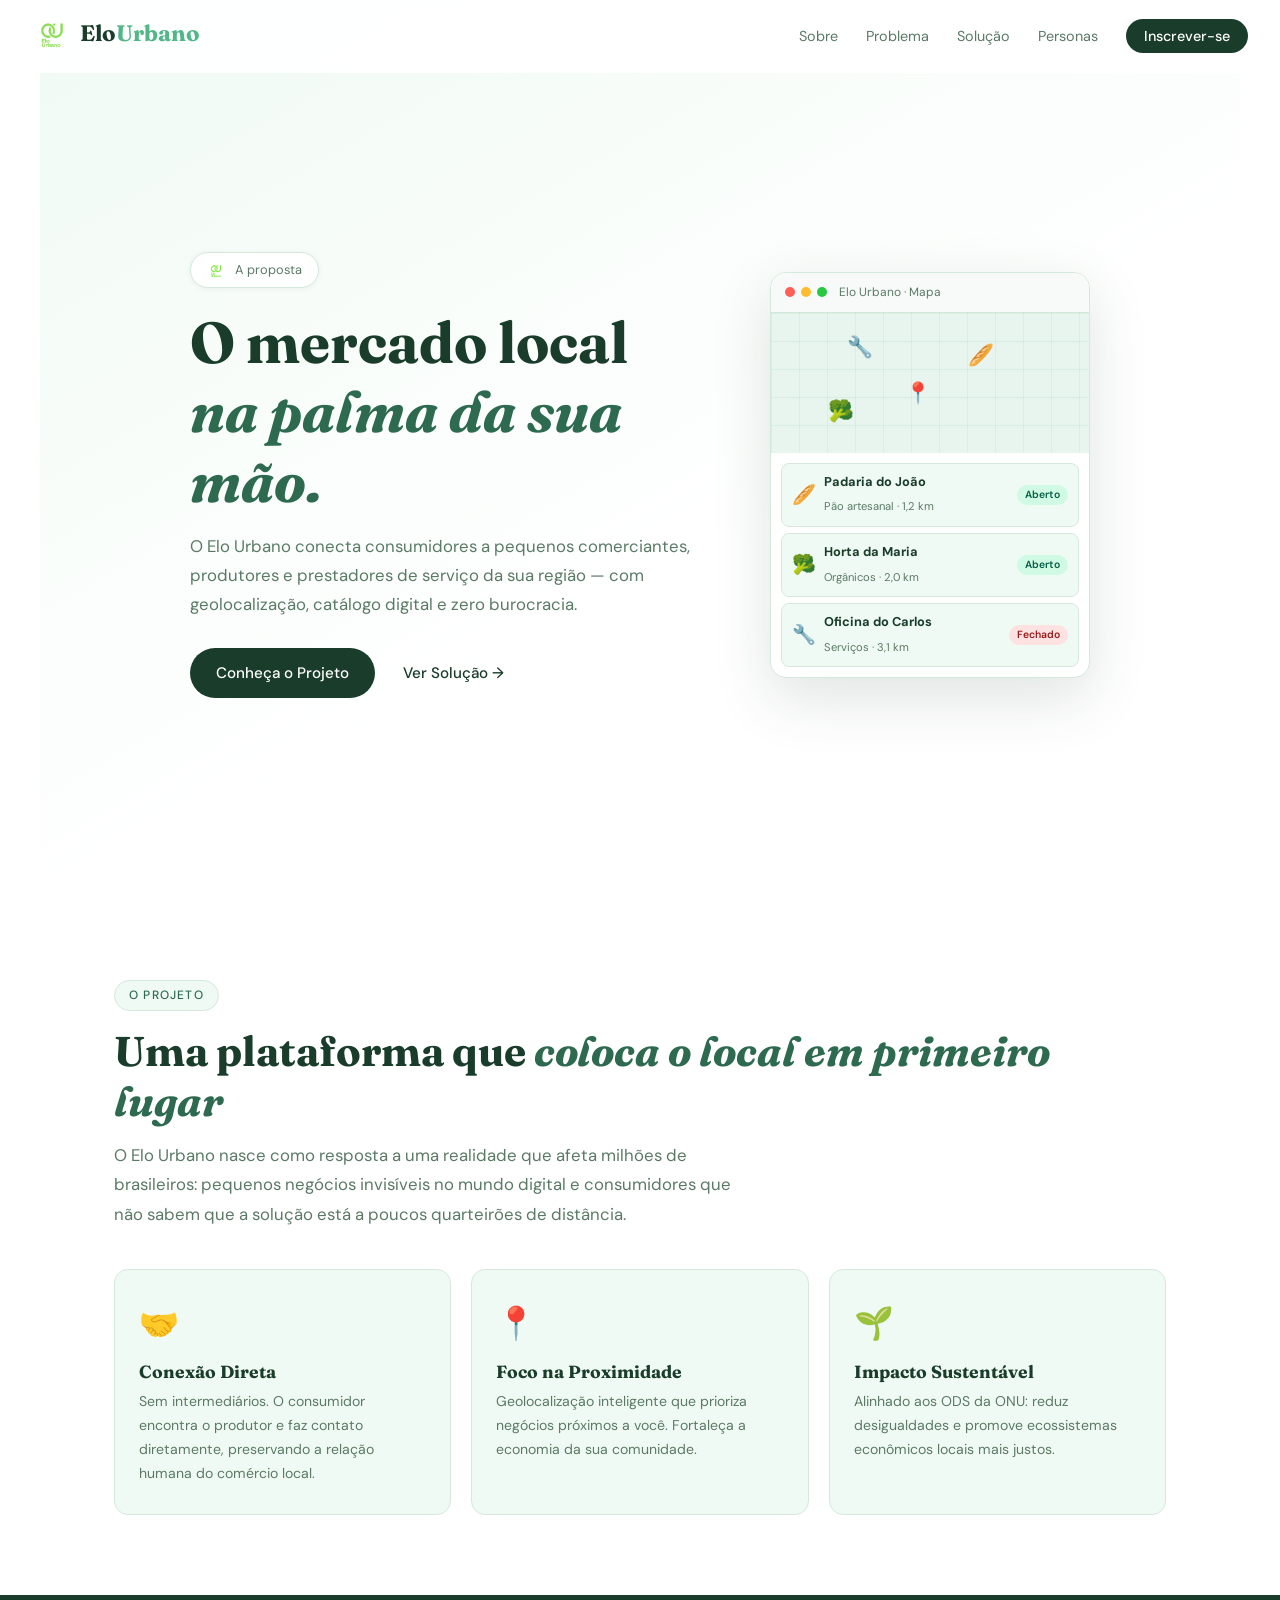
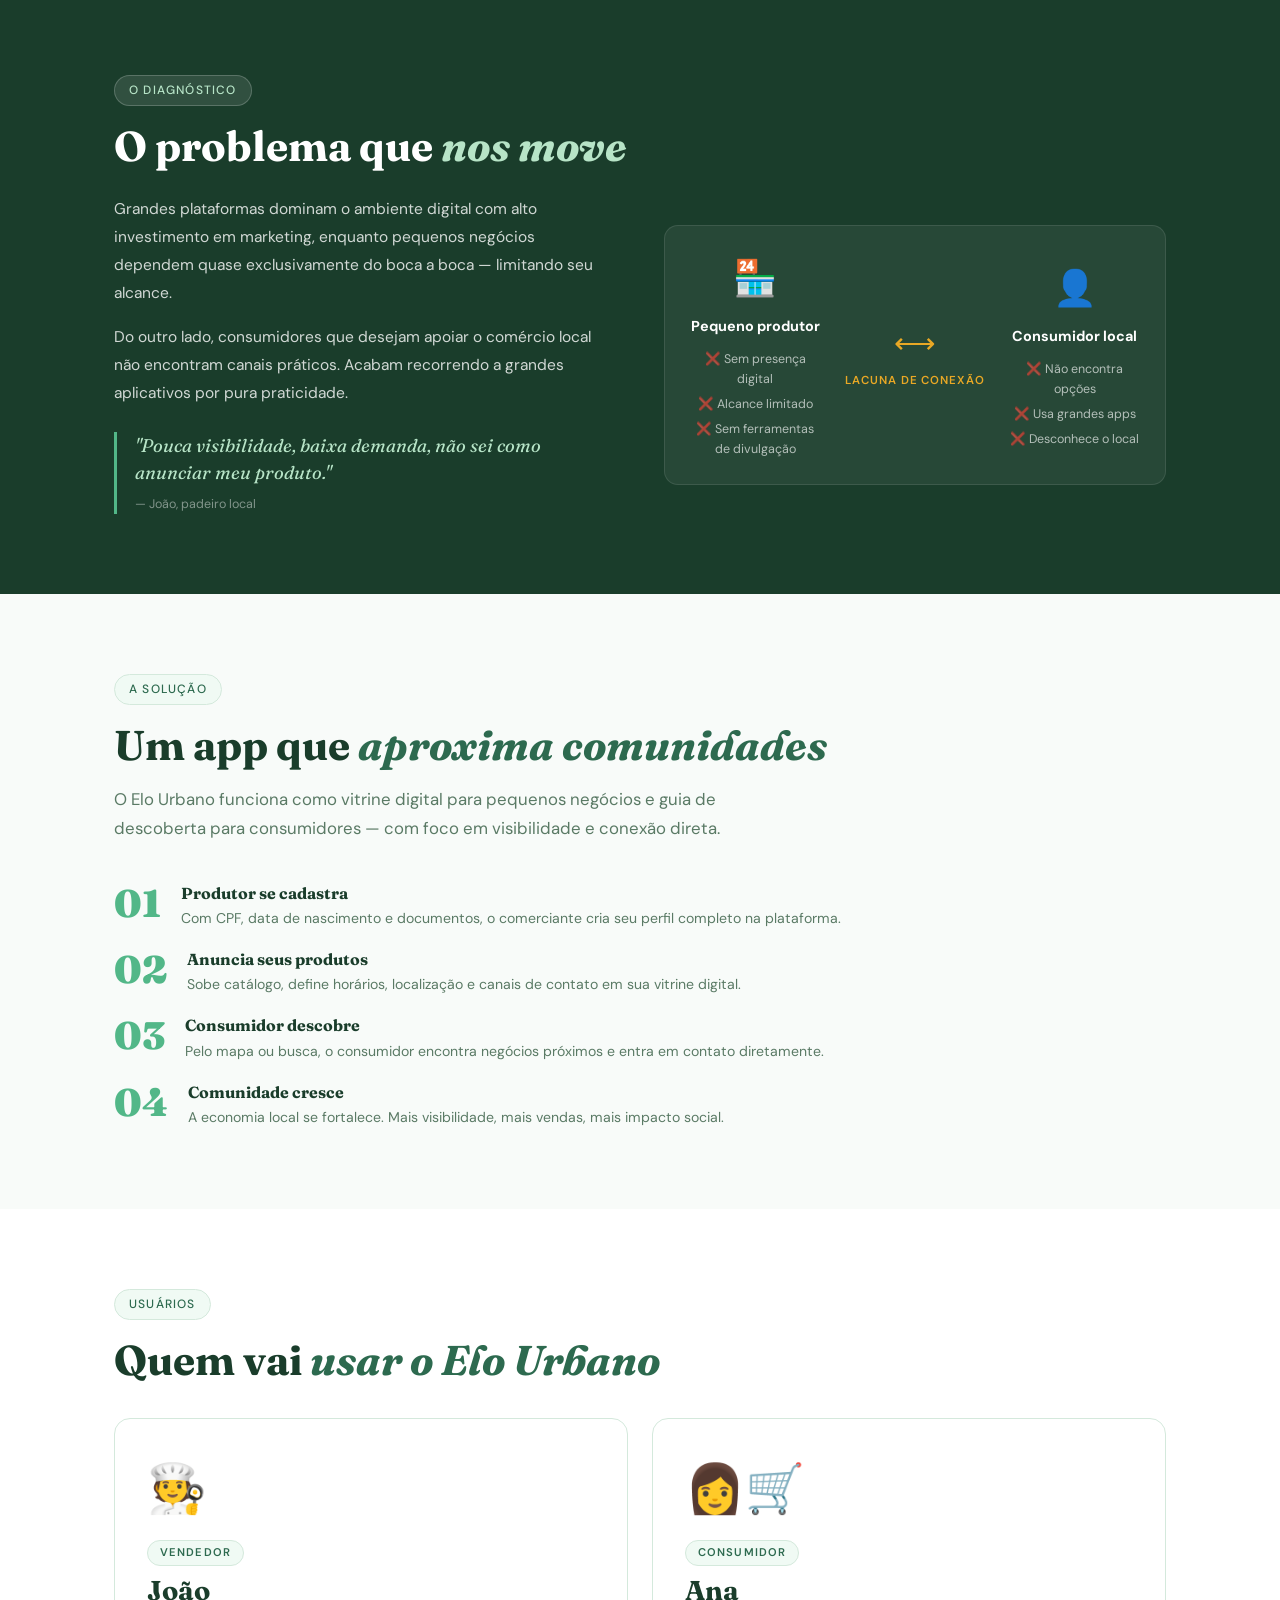
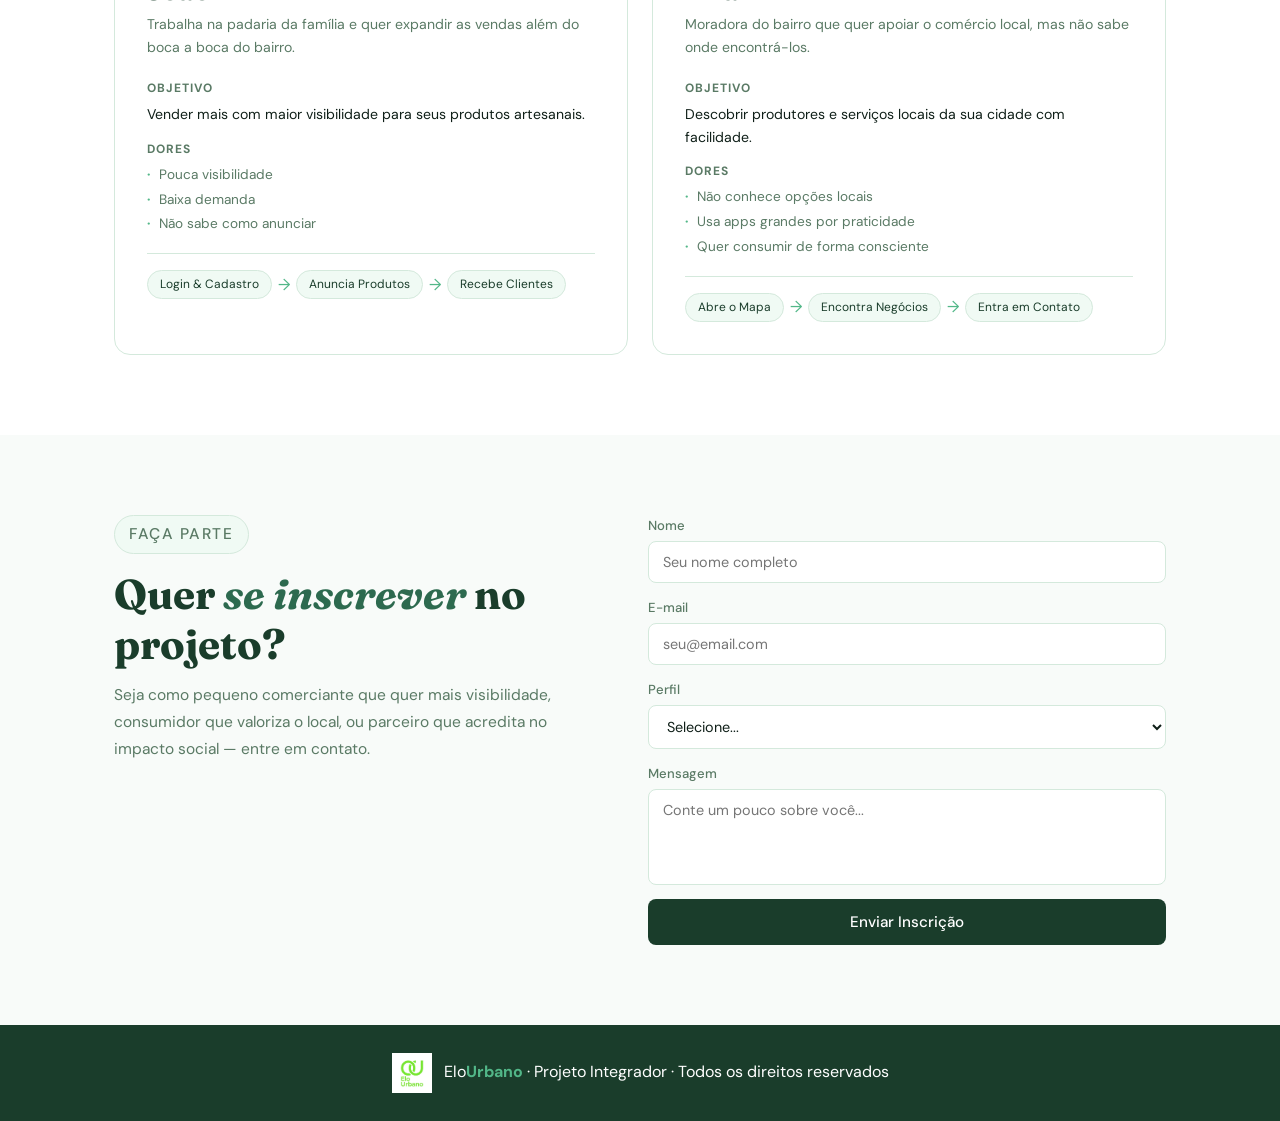
==== commit 3ee8ca18: "Update index.html" ====
--- a/index.html
+++ b/index.html
@@ -39,7 +39,7 @@
   <!-- HERO -->
   <section id="hero">
     <div class="hero-texto">
-      <p class="badge"><img src="logo.png" alt="Ícone" width="18" style="vertical-align: middle; margin-right: 8px;">A Solução Sustentável</p>
+      <p class="badge"><img src="logo.png" alt="Ícone" width="18" style="vertical-align: middle; margin-right: 10px;">A proposta</p>
       <h1>O mercado local<br><em>na palma da sua mão.</em></h1>
       <p>O Elo Urbano conecta consumidores a pequenos comerciantes, produtores e prestadores de serviço da sua região — com geolocalização, catálogo digital e zero burocracia.</p>
       <div class="hero-botoes">
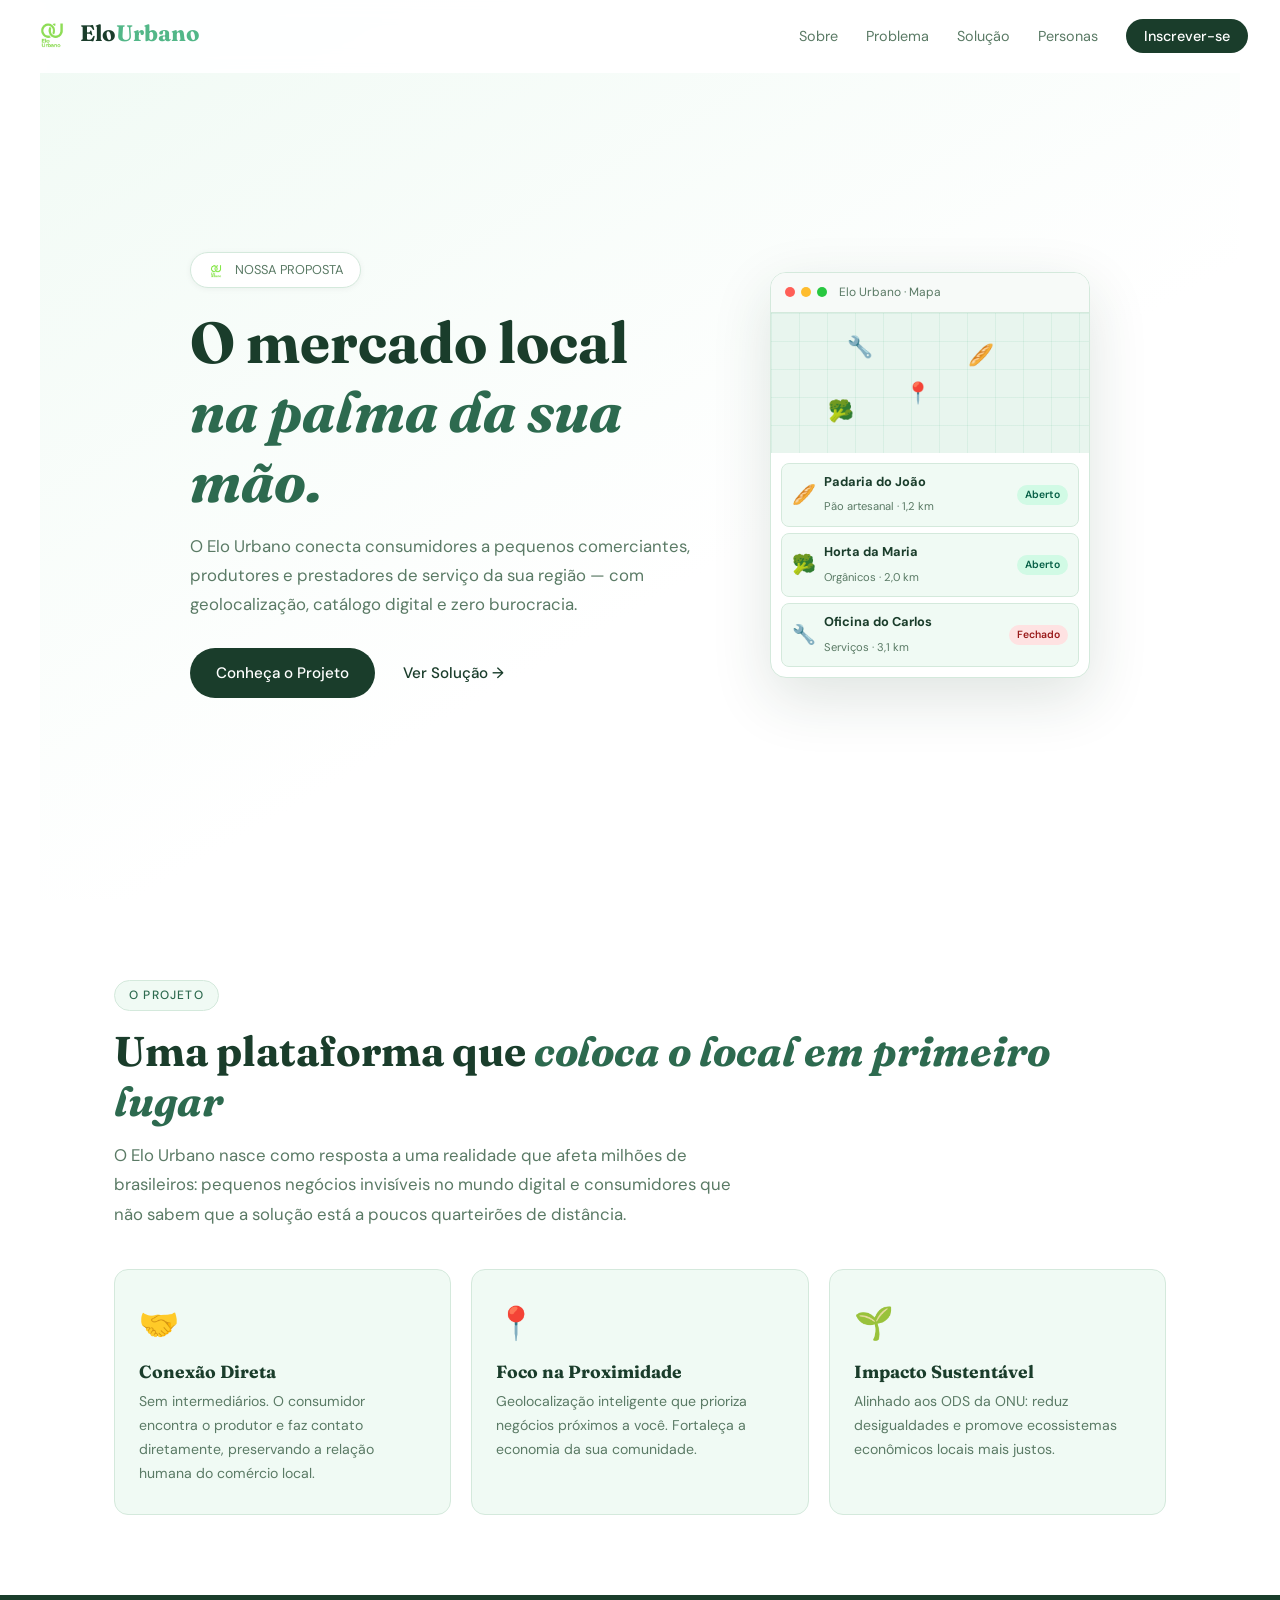
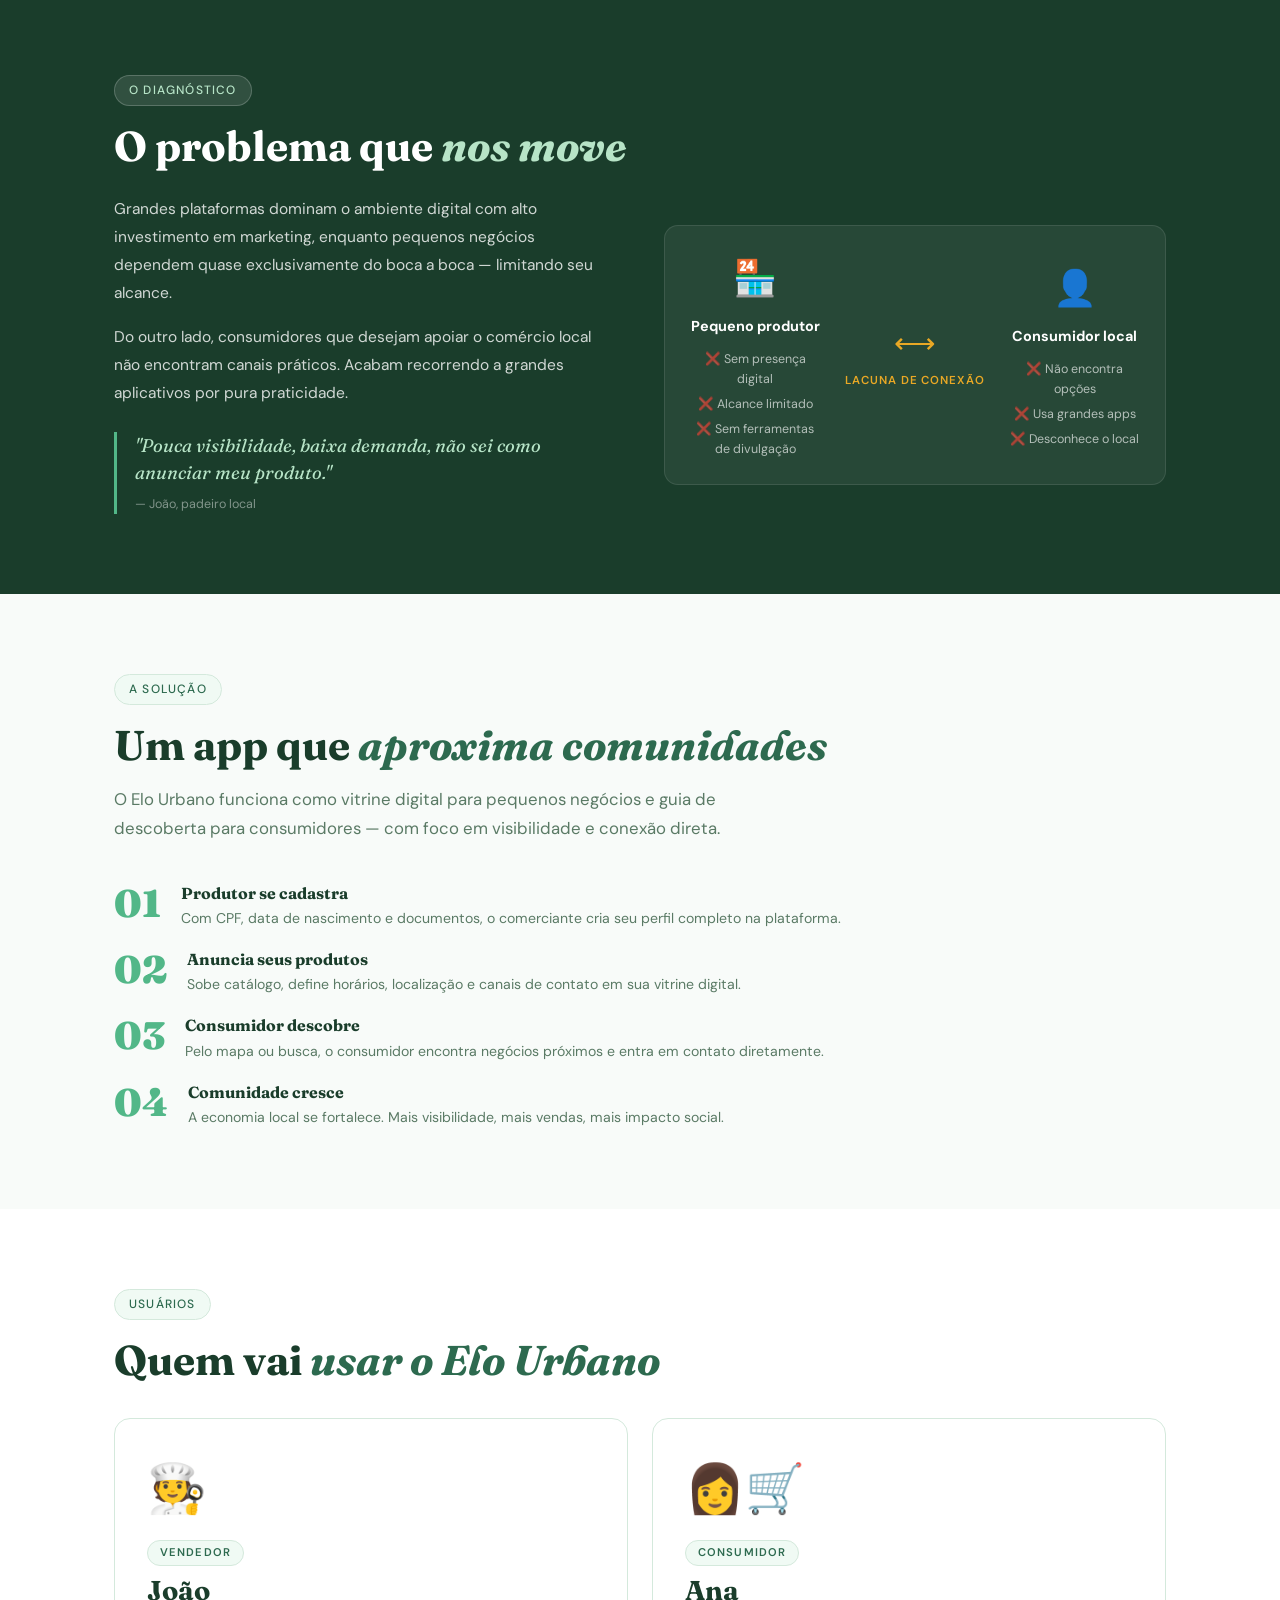
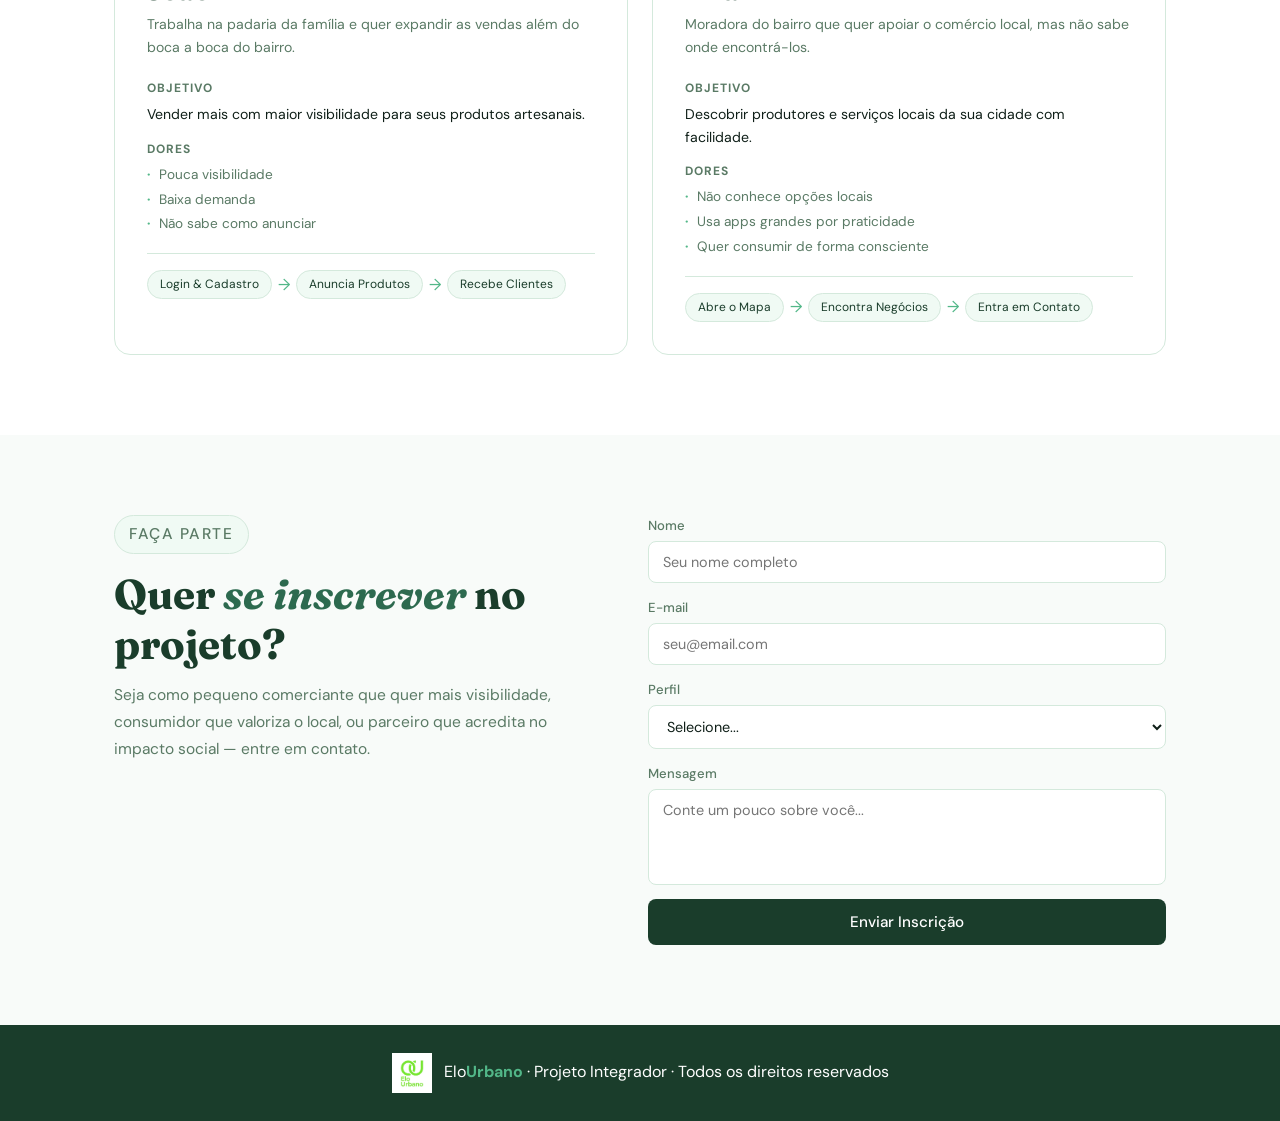
==== commit 124341f2: "Update index.html" ====
--- a/index.html
+++ b/index.html
@@ -39,7 +39,7 @@
   <!-- HERO -->
   <section id="hero">
     <div class="hero-texto">
-      <p class="badge"><img src="logo.png" alt="Ícone" width="18" style="vertical-align: middle; margin-right: 10px;">A proposta</p>
+      <p class="badge"><img src="logo.png" alt="Ícone" width="18" style="vertical-align: middle; margin-right: 10px;">NOSSA PROPOSTA</p>
       <h1>O mercado local<br><em>na palma da sua mão.</em></h1>
       <p>O Elo Urbano conecta consumidores a pequenos comerciantes, produtores e prestadores de serviço da sua região — com geolocalização, catálogo digital e zero burocracia.</p>
       <div class="hero-botoes">
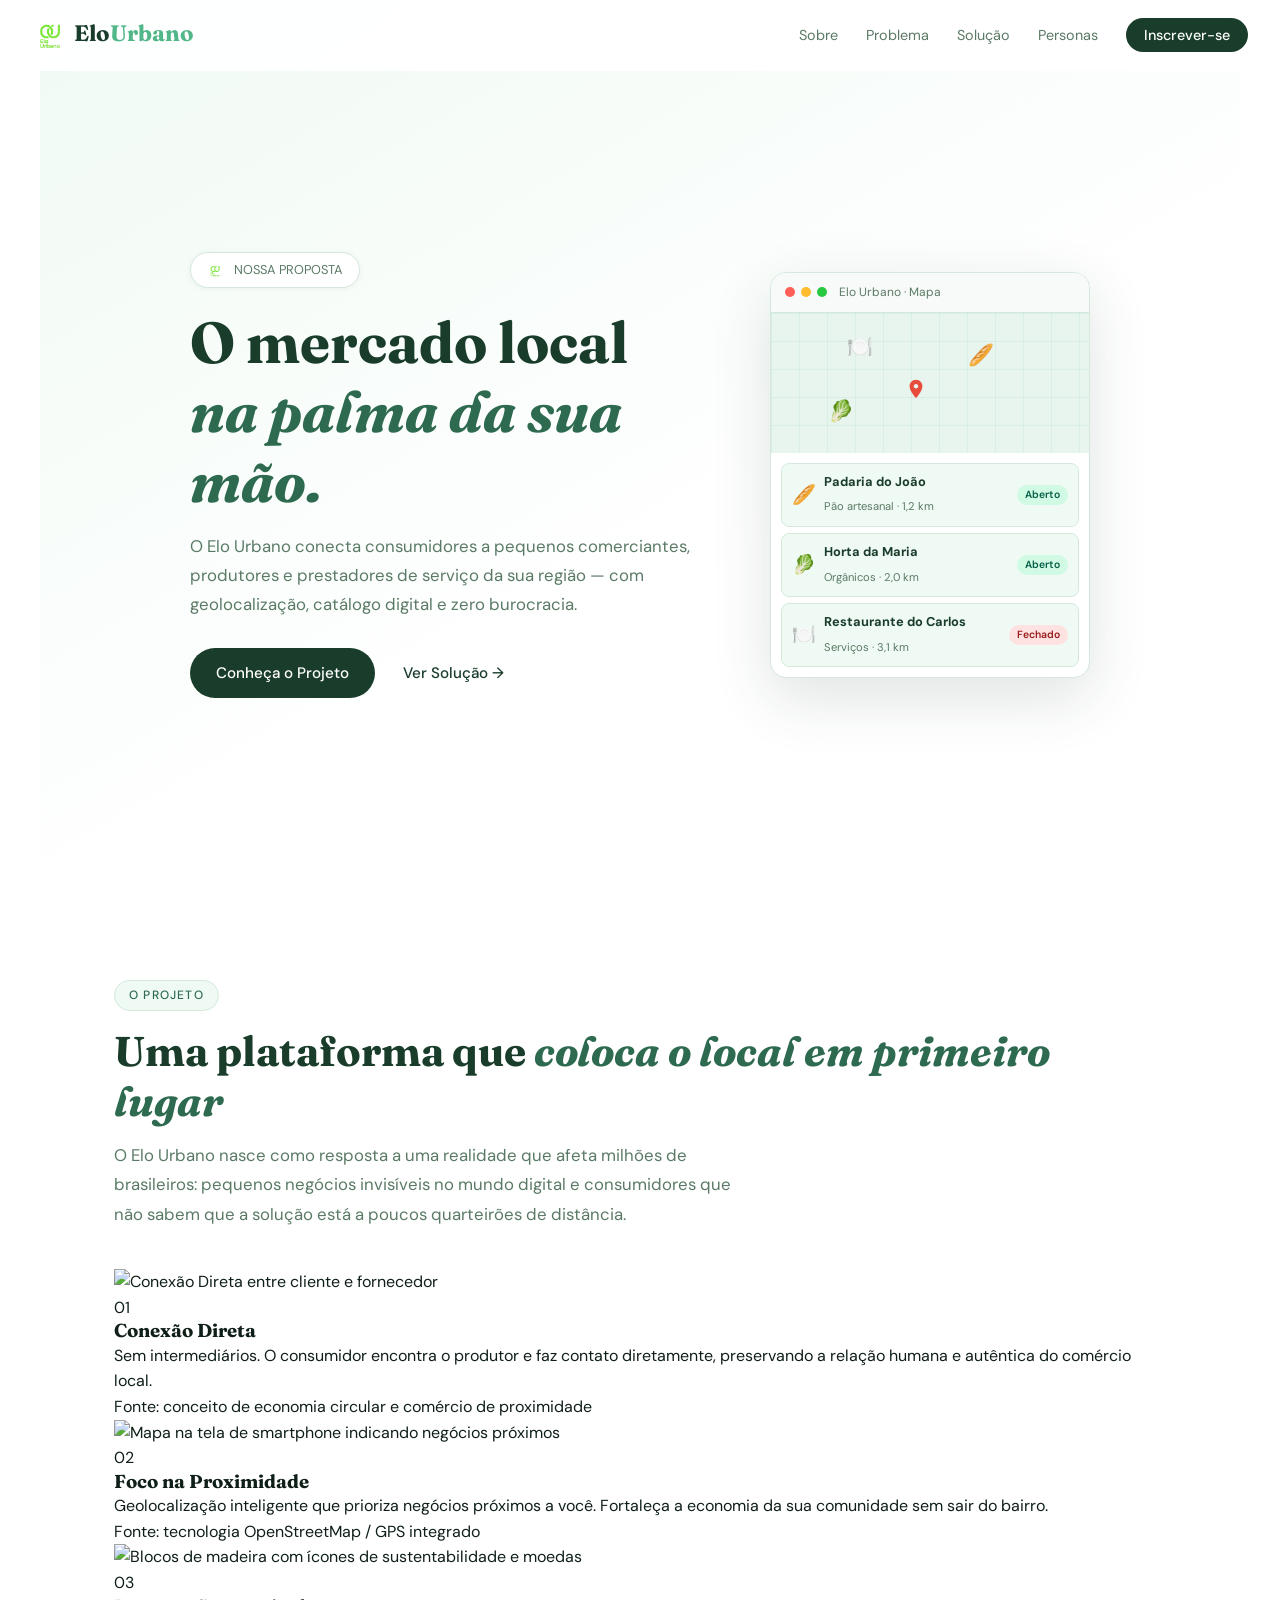
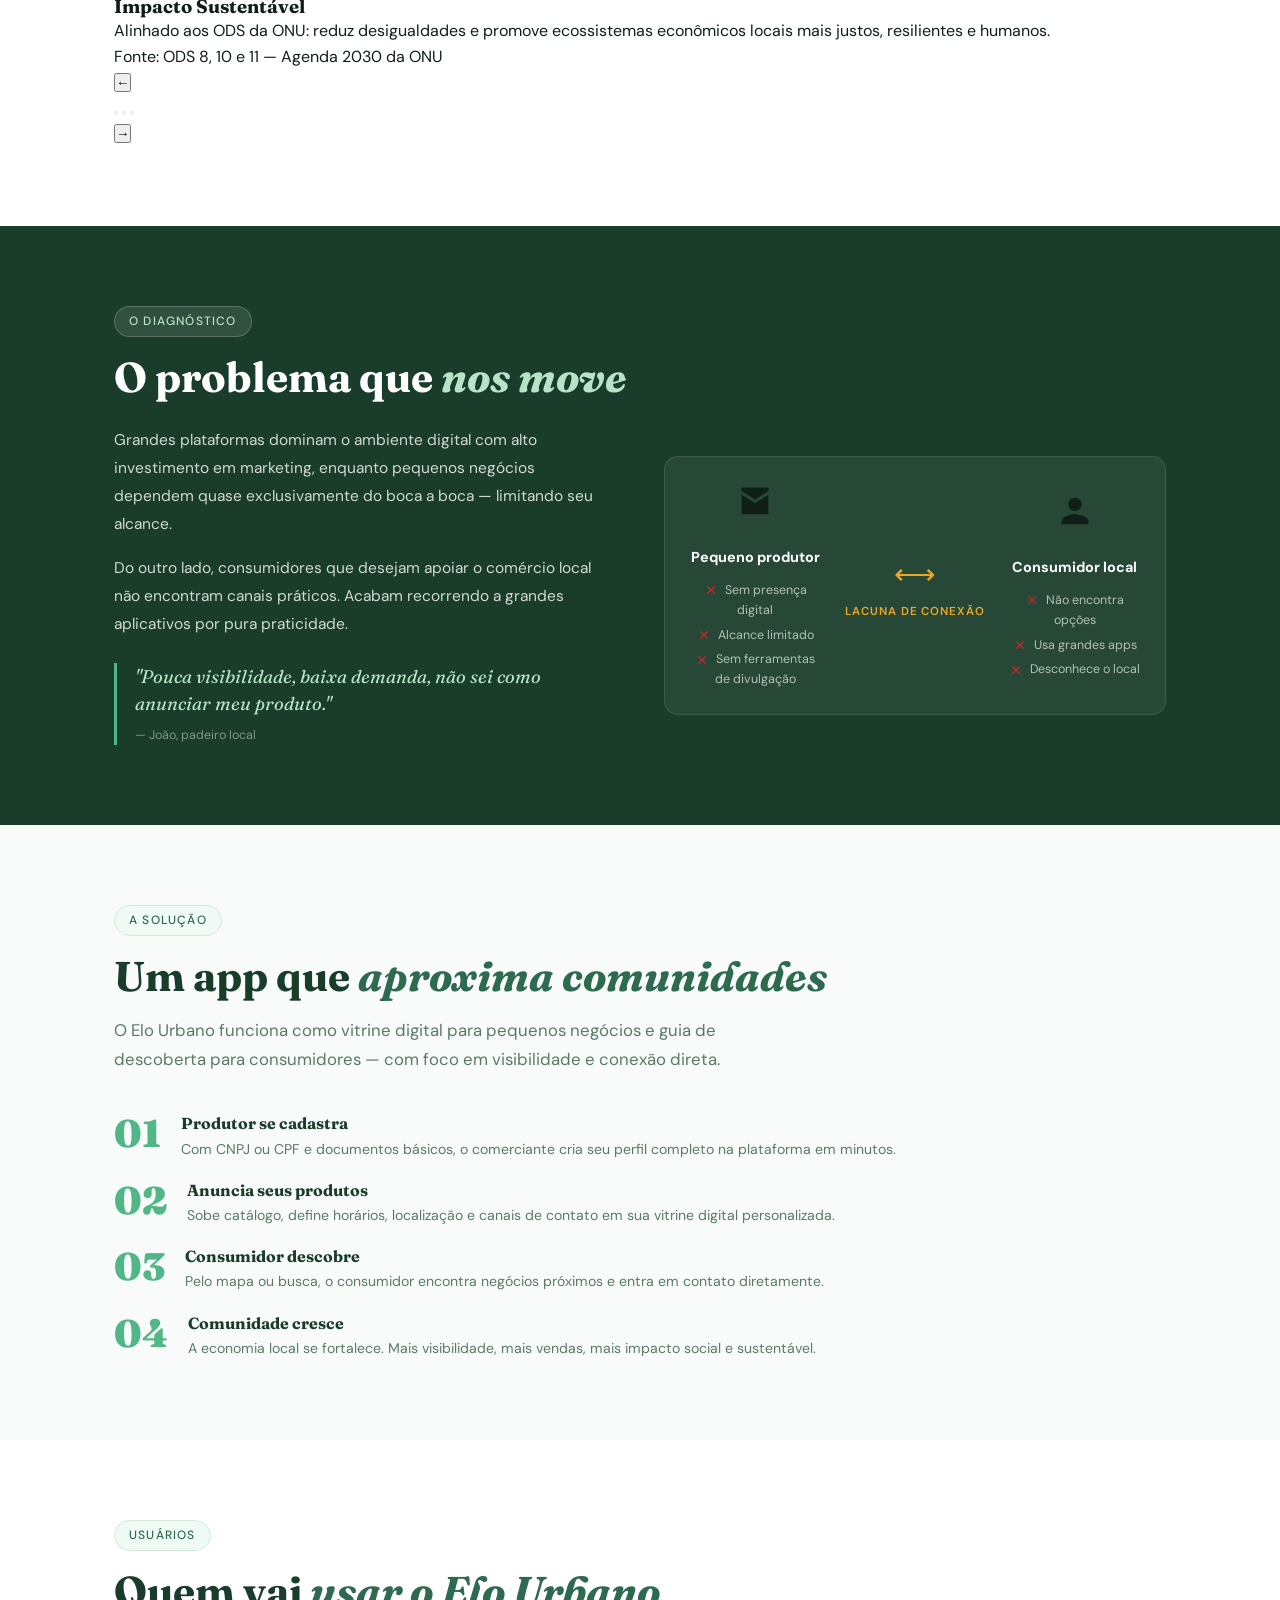
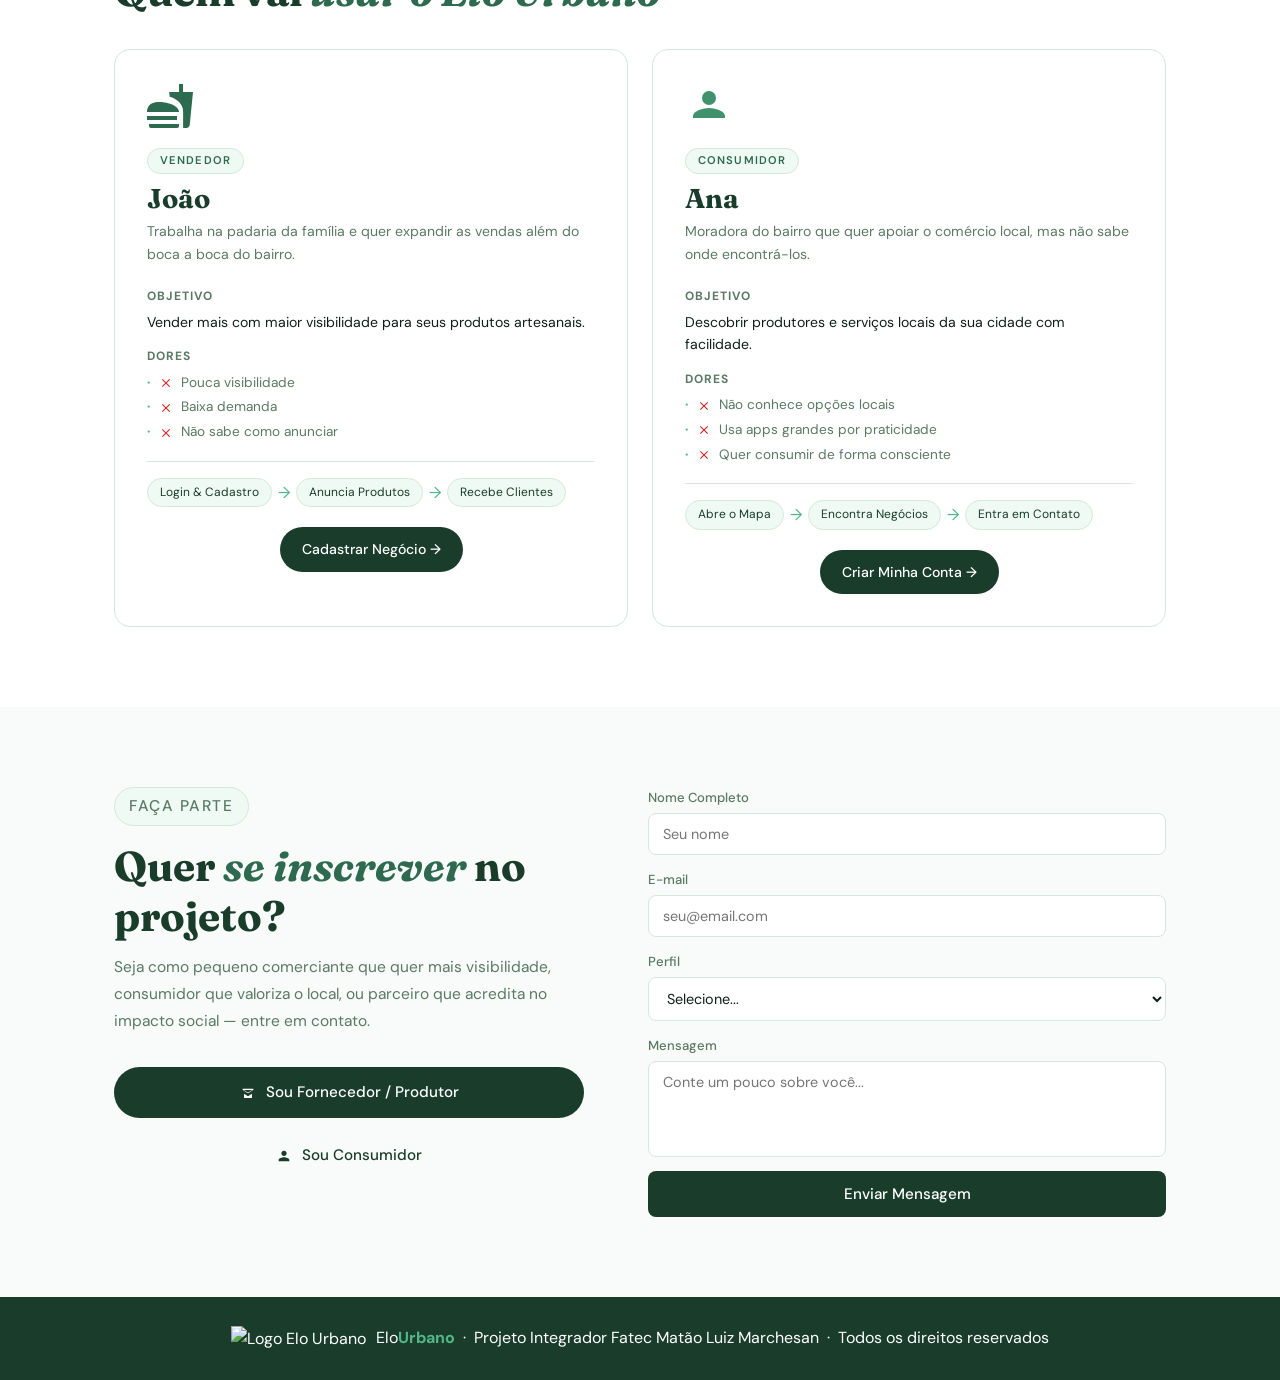
==== commit 33a4e5ae: "Add files via upload" ====
--- a/index.html
+++ b/index.html
@@ -5,14 +5,15 @@
   <meta name="viewport" content="width=device-width, initial-scale=1.0" />
   <title>Elo Urbano — Conectando Comunidades</title>
   <link rel="stylesheet" href="css/style.css" />
-  <link href="https://fonts.googleapis.com/css2?family=Fraunces:ital,opsz,wght@0,9..144,700;0,9..144,900;1,9..144,400&family=DM+Sans:wght@400;500&display=swap" rel="stylesheet" />
-
+  <link href="https://fonts.googleapis.com/css2?family=Fraunces:ital,opsz,wght@0,9..144,700;0,9..144,900;1,9..144,400&family=DM+Sans:wght@400;500;600&display=swap" rel="stylesheet" />
 </head>
 <body>
 
-  <!-- NAVEGAÇÃO -->
+  <!-- ── NAV ───────────────────────────────────── -->
   <nav id="nav">
-    <a href="#hero" class="logo"><img src="logo1.png" alt="Logo" width="40" style="vertical-align: middle; margin-right: 8px;">Elo<span>Urbano</span></a>
+    <a href="#hero" class="logo">
+      <img src="logo.png" alt="Logo" width="36" style="vertical-align:middle;margin-right:6px;">Elo<span>Urbano</span>
+    </a>
     <ul class="nav-links">
       <li><a href="#sobre">Sobre</a></li>
       <li><a href="#problema">Problema</a></li>
@@ -20,26 +21,29 @@
       <li><a href="#personas">Personas</a></li>
       <li><a href="#inscricao" class="nav-cta">Inscrever-se</a></li>
     </ul>
-    <button id="hamburger" aria-label="Menu">
+    <button id="hamburger" aria-label="Abrir Menu" aria-expanded="false" aria-controls="mobileMenu">
       <span></span><span></span><span></span>
     </button>
   </nav>
 
-  <!-- MENU MOBILE RESPONSIVO-->
+  <!-- Mobile menu -->
   <div id="mobileMenu">
     <ul>
       <li><a href="#sobre" class="mob-link">Sobre</a></li>
       <li><a href="#problema" class="mob-link">Problema</a></li>
       <li><a href="#solucao" class="mob-link">Solução</a></li>
       <li><a href="#personas" class="mob-link">Personas</a></li>
-      <li><a href="#inscricao" class="mob-link">Inscrever-se</a></li>
+      <li><a href="#inscricao" class="mob-link nav-cta-mobile">Inscrever-se</a></li>
     </ul>
   </div>
 
-  <!-- HERO -->
+  <!-- ── HERO ──────────────────────────────────── -->
   <section id="hero">
     <div class="hero-texto">
-      <p class="badge"><img src="logo.png" alt="Ícone" width="18" style="vertical-align: middle; margin-right: 10px;">NOSSA PROPOSTA</p>
+      <p class="badge">
+        <img src="logo.png" alt="" width="16" style="vertical-align:middle;margin-right:8px;" aria-hidden="true">
+        NOSSA PROPOSTA
+      </p>
       <h1>O mercado local<br><em>na palma da sua mão.</em></h1>
       <p>O Elo Urbano conecta consumidores a pequenos comerciantes, produtores e prestadores de serviço da sua região — com geolocalização, catálogo digital e zero burocracia.</p>
       <div class="hero-botoes">
@@ -47,6 +51,7 @@
         <a href="#solucao" class="btn-secundario">Ver Solução →</a>
       </div>
     </div>
+
     <div class="hero-card">
       <div class="card-topo">
         <div class="bolinha vermelho"></div>
@@ -55,62 +60,104 @@
         <span>Elo Urbano · Mapa</span>
       </div>
       <div class="card-mapa">
-        <span class="pin pin-voce">📍</span>
-        <span class="pin pin-a">🥖</span>
-        <span class="pin pin-b">🥦</span>
-        <span class="pin pin-c">🔧</span>
+        <span class="pin pin-voce" aria-hidden="true"><svg xmlns="http://www.w3.org/2000/svg" width="22" height="22" viewBox="0 0 24 24" fill="#e74c3c"><path d="M12 2C8.13 2 5 5.13 5 9c0 5.25 7 13 7 13s7-7.75 7-13c0-3.87-3.13-7-7-7zm0 9.5c-1.38 0-2.5-1.12-2.5-2.5s1.12-2.5 2.5-2.5 2.5 1.12 2.5 2.5-1.12 2.5-2.5 2.5z"/></svg></span>
+        <span class="pin pin-a" aria-hidden="true"><a>🥖</a></span>
+        <span class="pin pin-b" aria-hidden="true"><a>🥬</a></span>
+        <span class="pin pin-c" aria-hidden="true"><a>🍽️</a></span>
       </div>
       <ul class="card-lista">
         <li>
-          <span>🥖</span>
+          <span aria-hidden="true">🥖</span>
           <div><strong>Padaria do João</strong><small>Pão artesanal · 1,2 km</small></div>
           <span class="badge-aberto">Aberto</span>
         </li>
         <li>
-          <span>🥦</span>
+          <span aria-hidden="true">🥬</span>
           <div><strong>Horta da Maria</strong><small>Orgânicos · 2,0 km</small></div>
           <span class="badge-aberto">Aberto</span>
         </li>
         <li>
-          <span>🔧</span>
-          <div><strong>Oficina do Carlos</strong><small>Serviços · 3,1 km</small></div>
+          <span aria-hidden="true">🍽️</span>
+          <div><strong>Restaurante do Carlos</strong><small>Serviços · 3,1 km</small></div>
           <span class="badge-fechado">Fechado</span>
         </li>
       </ul>
     </div>
   </section>
 
-  <!-- SOBRE -->
+  <!-- ── SOBRE — CARROSSEL ─────────────────────── -->
   <section id="sobre">
     <div class="container">
       <p class="tag">O Projeto</p>
       <h2>Uma plataforma que <em>coloca o local em primeiro lugar</em></h2>
       <p class="descricao">O Elo Urbano nasce como resposta a uma realidade que afeta milhões de brasileiros: pequenos negócios invisíveis no mundo digital e consumidores que não sabem que a solução está a poucos quarteirões de distância.</p>
-      <div class="cards-sobre">
-        <div class="card-sobre">
-          <span>🤝</span>
-          <h3>Conexão Direta</h3>
-          <p>Sem intermediários. O consumidor encontra o produtor e faz contato diretamente, preservando a relação humana do comércio local.</p>
-        </div>
-        <div class="card-sobre">
-          <span>📍</span>
-          <h3>Foco na Proximidade</h3>
-          <p>Geolocalização inteligente que prioriza negócios próximos a você. Fortaleça a economia da sua comunidade.</p>
-        </div>
-        <div class="card-sobre">
-          <span>🌱</span>
-          <h3>Impacto Sustentável</h3>
-          <p>Alinhado aos ODS da ONU: reduz desigualdades e promove ecossistemas econômicos locais mais justos.</p>
-        </div>
-      </div>
-    </div>
-  </section>
-
-  <!-- PROBLEMA -->
+
+      <div class="carrossel-wrapper">
+        <div class="carrossel-track-outer">
+          <div class="carrossel-track">
+
+            <!-- Slide 1: Conexão Direta -->
+            <div class="carrossel-slide">
+              <div class="slide-imagem">
+                <img src="conexao.png" alt="Conexão Direta entre cliente e fornecedor" loading="lazy" />
+              </div>
+              <div class="slide-conteudo">
+                <div class="slide-num">01</div>
+                <h3>Conexão Direta</h3>
+                <p>Sem intermediários. O consumidor encontra o produtor e faz contato diretamente, preservando a relação humana e autêntica do comércio local.</p>
+                <span class="slide-fonte">Fonte: conceito de economia circular e comércio de proximidade</span>
+              </div>
+            </div>
+
+            <!-- Slide 2: Foco na Proximidade -->
+            <div class="carrossel-slide">
+              <div class="slide-imagem">
+                <img src="geolocalizacao.png" alt="Mapa na tela de smartphone indicando negócios próximos" loading="lazy" />
+              </div>
+              <div class="slide-conteudo">
+                <div class="slide-num">02</div>
+                <h3>Foco na Proximidade</h3>
+                <p>Geolocalização inteligente que prioriza negócios próximos a você. Fortaleça a economia da sua comunidade sem sair do bairro.</p>
+                <span class="slide-fonte">Fonte: tecnologia OpenStreetMap / GPS integrado</span>
+              </div>
+            </div>
+
+            <!-- Slide 3: Impacto Sustentável -->
+            <div class="carrossel-slide">
+              <div class="slide-imagem">
+                <img src="sustentabilidade.png" alt="Blocos de madeira com ícones de sustentabilidade e moedas" loading="lazy" />
+              </div>
+              <div class="slide-conteudo">
+                <div class="slide-num">03</div>
+                <h3>Impacto Sustentável</h3>
+                <p>Alinhado aos ODS da ONU: reduz desigualdades e promove ecossistemas econômicos locais mais justos, resilientes e humanos.</p>
+                <span class="slide-fonte">Fonte: ODS 8, 10 e 11 — Agenda 2030 da ONU</span>
+              </div>
+            </div>
+
+          </div>
+        </div>
+
+        <!-- Controles -->
+        <div class="carrossel-controles">
+          <button class="btn-carrossel btn-prev" aria-label="Slide anterior">←</button>
+          <div class="carrossel-dots">
+            <button class="dot ativo" aria-label="Slide 1"></button>
+            <button class="dot" aria-label="Slide 2"></button>
+            <button class="dot" aria-label="Slide 3"></button>
+          </div>
+          <button class="btn-carrossel btn-next" aria-label="Próximo slide">→</button>
+        </div>
+      </div>
+    </div>
+  </section>
+
+  <!-- ── PROBLEMA ───────────────────────────────── -->
   <section id="problema">
     <div class="container">
       <p class="tag tag-claro">O Diagnóstico</p>
       <h2>O problema que <em class="em-claro">nos move</em></h2>
+
       <div class="problema-layout">
         <div class="problema-texto">
           <p>Grandes plataformas dominam o ambiente digital com alto investimento em marketing, enquanto pequenos negócios dependem quase exclusivamente do boca a boca — limitando seu alcance.</p>
@@ -120,27 +167,28 @@
             <cite>— João, padeiro local</cite>
           </blockquote>
         </div>
+
         <div class="diagrama">
           <div class="diagrama-lado">
-            <span class="icone-grande">🏪</span>
+            <span class="icone-grande" aria-hidden="true"><svg xmlns="http://www.w3.org/2000/svg" width="40" height="40" viewBox="0 0 24 24" fill="currentColor"><path d="M20 4H4v2l8 5 8-5V4zm0 4.236l-8 5-8-5V20h16V8.236z"/><path d="M2 7h2v13h16V7h2V4L12 1 2 4v3zm2-1.764L12 3.236l8 2V6H4v-.764z" opacity="0"/><path d="M12 3L2 7v1h20V7L12 3zM4 20V9H2v13h20V9h-2v11H4z" opacity="0"/><path d="M20 4H4v2l8 5 8-5V4zm0 4.236l-8 5-8-5V20h16V8.236z" opacity="0"/><g><path d="M20 4H4v2l8 5 8-5V4zm-8 5.764L5.236 6h13.528L12 9.764zm6 8.236H6v-6.382l6 3.75 6-3.75V18z"/></g></svg></span>
             <strong>Pequeno produtor</strong>
             <ul>
-              <li>❌ Sem presença digital</li>
-              <li>❌ Alcance limitado</li>
-              <li>❌ Sem ferramentas de divulgação</li>
+              <li><svg xmlns="http://www.w3.org/2000/svg" width="14" height="14" viewBox="0 0 24 24" fill="#dc2626" style="vertical-align:middle;margin-right:4px;flex-shrink:0"><path d="M19 6.41L17.59 5 12 10.59 6.41 5 5 6.41 10.59 12 5 17.59 6.41 19 12 13.41 17.59 19 19 17.59 13.41 12z"/></svg> Sem presença digital</li>
+              <li><svg xmlns="http://www.w3.org/2000/svg" width="14" height="14" viewBox="0 0 24 24" fill="#dc2626" style="vertical-align:middle;margin-right:4px;flex-shrink:0"><path d="M19 6.41L17.59 5 12 10.59 6.41 5 5 6.41 10.59 12 5 17.59 6.41 19 12 13.41 17.59 19 19 17.59 13.41 12z"/></svg> Alcance limitado</li>
+              <li><svg xmlns="http://www.w3.org/2000/svg" width="14" height="14" viewBox="0 0 24 24" fill="#dc2626" style="vertical-align:middle;margin-right:4px;flex-shrink:0"><path d="M19 6.41L17.59 5 12 10.59 6.41 5 5 6.41 10.59 12 5 17.59 6.41 19 12 13.41 17.59 19 19 17.59 13.41 12z"/></svg> Sem ferramentas de divulgação</li>
             </ul>
           </div>
           <div class="diagrama-meio">
-            <span>⟷</span>
+            <span aria-hidden="true">⟷</span>
             <p>Lacuna de conexão</p>
           </div>
           <div class="diagrama-lado">
-            <span class="icone-grande">👤</span>
+            <span class="icone-grande" aria-hidden="true"><svg xmlns="http://www.w3.org/2000/svg" width="40" height="40" viewBox="0 0 24 24" fill="currentColor"><path d="M12 12c2.21 0 4-1.79 4-4s-1.79-4-4-4-4 1.79-4 4 1.79 4 4 4zm0 2c-2.67 0-8 1.34-8 4v2h16v-2c0-2.66-5.33-4-8-4z"/></svg></span>
             <strong>Consumidor local</strong>
             <ul>
-              <li>❌ Não encontra opções</li>
-              <li>❌ Usa grandes apps</li>
-              <li>❌ Desconhece o local</li>
+              <li><svg xmlns="http://www.w3.org/2000/svg" width="14" height="14" viewBox="0 0 24 24" fill="#dc2626" style="vertical-align:middle;margin-right:4px;flex-shrink:0"><path d="M19 6.41L17.59 5 12 10.59 6.41 5 5 6.41 10.59 12 5 17.59 6.41 19 12 13.41 17.59 19 19 17.59 13.41 12z"/></svg> Não encontra opções</li>
+              <li><svg xmlns="http://www.w3.org/2000/svg" width="14" height="14" viewBox="0 0 24 24" fill="#dc2626" style="vertical-align:middle;margin-right:4px;flex-shrink:0"><path d="M19 6.41L17.59 5 12 10.59 6.41 5 5 6.41 10.59 12 5 17.59 6.41 19 12 13.41 17.59 19 19 17.59 13.41 12z"/></svg> Usa grandes apps</li>
+              <li><svg xmlns="http://www.w3.org/2000/svg" width="14" height="14" viewBox="0 0 24 24" fill="#dc2626" style="vertical-align:middle;margin-right:4px;flex-shrink:0"><path d="M19 6.41L17.59 5 12 10.59 6.41 5 5 6.41 10.59 12 5 17.59 6.41 19 12 13.41 17.59 19 19 17.59 13.41 12z"/></svg> Desconhece o local</li>
             </ul>
           </div>
         </div>
@@ -148,25 +196,26 @@
     </div>
   </section>
 
-  <!-- SOLUÇÃO -->
+  <!-- ── SOLUÇÃO ────────────────────────────────── -->
   <section id="solucao">
     <div class="container">
       <p class="tag">A Solução</p>
       <h2>Um app que <em>aproxima comunidades</em></h2>
       <p class="descricao">O Elo Urbano funciona como vitrine digital para pequenos negócios e guia de descoberta para consumidores — com foco em visibilidade e conexão direta.</p>
+
       <ol class="passos">
         <li>
           <span class="num">01</span>
           <div>
             <h4>Produtor se cadastra</h4>
-            <p>Com CPF, data de nascimento e documentos, o comerciante cria seu perfil completo na plataforma.</p>
+            <p>Com CNPJ ou CPF e documentos básicos, o comerciante cria seu perfil completo na plataforma em minutos.</p>
           </div>
         </li>
         <li>
           <span class="num">02</span>
           <div>
             <h4>Anuncia seus produtos</h4>
-            <p>Sobe catálogo, define horários, localização e canais de contato em sua vitrine digital.</p>
+            <p>Sobe catálogo, define horários, localização e canais de contato em sua vitrine digital personalizada.</p>
           </div>
         </li>
         <li>
@@ -180,22 +229,22 @@
           <span class="num">04</span>
           <div>
             <h4>Comunidade cresce</h4>
-            <p>A economia local se fortalece. Mais visibilidade, mais vendas, mais impacto social.</p>
+            <p>A economia local se fortalece. Mais visibilidade, mais vendas, mais impacto social e sustentável.</p>
           </div>
         </li>
       </ol>
     </div>
   </section>
 
-  <!-- PERSONAS -->
+  <!-- ── PERSONAS ───────────────────────────────── -->
   <section id="personas">
     <div class="container">
       <p class="tag">Usuários</p>
       <h2>Quem vai <em>usar o Elo Urbano</em></h2>
+
       <div class="personas-grid">
-
         <div class="persona">
-          <span class="avatar">🧑‍🍳</span>
+          <span style="display:block;margin-bottom:8px;" aria-hidden="true"><svg xmlns="http://www.w3.org/2000/svg" width="48" height="48" viewBox="0 0 24 24" fill="#2d6a4f"><path d="M18.06 22.99h1.66c.84 0 1.53-.64 1.63-1.46L23 5.05h-5V1h-1.97v4.05h-4.97l.3 2.34c1.71.47 3.31 1.32 4.27 2.26 1.44 1.42 2.43 2.89 2.43 5.29v8.05zM1 21.99V21h15.03v.99c0 .55-.45 1-1.01 1H2.01c-.56 0-1.01-.45-1.01-1zm15.03-7c0-3.5-6.5-5-10-5S0 11.5 0 15h15.03v-.01zM0 17h15v2H0z"/></svg></span>
           <span class="perfil-tag">Vendedor</span>
           <h3>João</h3>
           <p>Trabalha na padaria da família e quer expandir as vendas além do boca a boca do bairro.</p>
@@ -206,22 +255,25 @@
           <div class="persona-bloco">
             <strong>Dores</strong>
             <ul>
-              <li>Pouca visibilidade</li>
-              <li>Baixa demanda</li>
-              <li>Não sabe como anunciar</li>
+              <li><svg xmlns="http://www.w3.org/2000/svg" width="14" height="14" viewBox="0 0 24 24" fill="#dc2626" style="vertical-align:middle;margin-right:4px;flex-shrink:0"><path d="M19 6.41L17.59 5 12 10.59 6.41 5 5 6.41 10.59 12 5 17.59 6.41 19 12 13.41 17.59 19 19 17.59 13.41 12z"/></svg> Pouca visibilidade</li>
+              <li><svg xmlns="http://www.w3.org/2000/svg" width="14" height="14" viewBox="0 0 24 24" fill="#dc2626" style="vertical-align:middle;margin-right:4px;flex-shrink:0"><path d="M19 6.41L17.59 5 12 10.59 6.41 5 5 6.41 10.59 12 5 17.59 6.41 19 12 13.41 17.59 19 19 17.59 13.41 12z"/></svg> Baixa demanda</li>
+              <li><svg xmlns="http://www.w3.org/2000/svg" width="14" height="14" viewBox="0 0 24 24" fill="#dc2626" style="vertical-align:middle;margin-right:4px;flex-shrink:0"><path d="M19 6.41L17.59 5 12 10.59 6.41 5 5 6.41 10.59 12 5 17.59 6.41 19 12 13.41 17.59 19 19 17.59 13.41 12z"/></svg> Não sabe como anunciar</li>
             </ul>
           </div>
           <div class="jornada">
             <span>Login &amp; Cadastro</span>
-            <span class="seta">→</span>
+            <span class="seta" aria-hidden="true">→</span>
             <span>Anuncia Produtos</span>
-            <span class="seta">→</span>
+            <span class="seta" aria-hidden="true">→</span>
             <span>Recebe Clientes</span>
           </div>
+          <div style="margin-top:20px;text-align:center;">
+            <a href="cadastro_fornecedores.html" class="btn-primario" style="font-size:0.88rem;padding:11px 22px;">Cadastrar Negócio →</a>
+          </div>
         </div>
 
         <div class="persona">
-          <span class="avatar">👩‍🛒</span>
+          <span style="display:block;margin-bottom:8px;" aria-hidden="true"><svg xmlns="http://www.w3.org/2000/svg" width="48" height="48" viewBox="0 0 24 24" fill="#40916c"><path d="M11.99 2C6.47 2 2 6.48 2 12s4.47 10 9.99 10C17.52 22 22 17.52 22 12S17.52 2 11.99 2zM12 20c-4.42 0-8-3.58-8-8s3.58-8 8-8 8 3.58 8 8-3.58 8-8 8zm-.22-13h-.06c-.4 0-.72.32-.72.72v4.72c0 .35.18.68.49.86l4.15 2.49c.34.2.78.1.98-.24.21-.34.1-.79-.25-.99l-3.87-2.3V7.72c0-.4-.32-.72-.72-.72z" opacity="0"/><path d="M12 2C6.48 2 2 6.48 2 12s4.48 10 10 10 10-4.48 10-10S17.52 2 12 2zm-1 14H9V8h2v8zm4 0h-2V8h2v8z" opacity="0"/><circle cx="12" cy="8" r="3.5"/><path d="M12 13c-2.67 0-8 1.34-8 4v1h16v-1c0-2.66-5.33-4-8-4z"/></svg></span>
           <span class="perfil-tag">Consumidor</span>
           <h3>Ana</h3>
           <p>Moradora do bairro que quer apoiar o comércio local, mas não sabe onde encontrá-los.</p>
@@ -232,66 +284,77 @@
           <div class="persona-bloco">
             <strong>Dores</strong>
             <ul>
-              <li>Não conhece opções locais</li>
-              <li>Usa apps grandes por praticidade</li>
-              <li>Quer consumir de forma consciente</li>
+              <li><svg xmlns="http://www.w3.org/2000/svg" width="14" height="14" viewBox="0 0 24 24" fill="#dc2626" style="vertical-align:middle;margin-right:4px;flex-shrink:0"><path d="M19 6.41L17.59 5 12 10.59 6.41 5 5 6.41 10.59 12 5 17.59 6.41 19 12 13.41 17.59 19 19 17.59 13.41 12z"/></svg> Não conhece opções locais</li>
+              <li><svg xmlns="http://www.w3.org/2000/svg" width="14" height="14" viewBox="0 0 24 24" fill="#dc2626" style="vertical-align:middle;margin-right:4px;flex-shrink:0"><path d="M19 6.41L17.59 5 12 10.59 6.41 5 5 6.41 10.59 12 5 17.59 6.41 19 12 13.41 17.59 19 19 17.59 13.41 12z"/></svg> Usa apps grandes por praticidade</li>
+              <li><svg xmlns="http://www.w3.org/2000/svg" width="14" height="14" viewBox="0 0 24 24" fill="#dc2626" style="vertical-align:middle;margin-right:4px;flex-shrink:0"><path d="M19 6.41L17.59 5 12 10.59 6.41 5 5 6.41 10.59 12 5 17.59 6.41 19 12 13.41 17.59 19 19 17.59 13.41 12z"/></svg> Quer consumir de forma consciente</li>
             </ul>
           </div>
           <div class="jornada">
             <span>Abre o Mapa</span>
-            <span class="seta">→</span>
+            <span class="seta" aria-hidden="true">→</span>
             <span>Encontra Negócios</span>
-            <span class="seta">→</span>
+            <span class="seta" aria-hidden="true">→</span>
             <span>Entra em Contato</span>
           </div>
-        </div>
-
-      </div>
-    </div>
-  </section>
-
-  <!-- INSCREVER-SE -->
+          <div style="margin-top:20px;text-align:center;">
+            <a href="cadastro_consumidores.html" class="btn-primario" style="font-size:0.88rem;padding:11px 22px;">Criar Minha Conta →</a>
+          </div>
+        </div>
+      </div>
+    </div>
+  </section>
+
+  <!-- ── INSCRIÇÃO ──────────────────────────────── -->
   <section id="inscricao">
     <div class="container container-inscricao">
       <div class="inscricao-texto">
         <p class="tag">Faça Parte</p>
         <h2>Quer <em>se inscrever</em> no projeto?</h2>
         <p>Seja como pequeno comerciante que quer mais visibilidade, consumidor que valoriza o local, ou parceiro que acredita no impacto social — entre em contato.</p>
-      </div>
+        <div style="margin-top:32px;display:flex;flex-direction:column;gap:12px;">
+          <a href="cadastro_fornecedores.html" class="btn-primario" style="display:inline-block;text-align:center;">
+            <svg xmlns="http://www.w3.org/2000/svg" width="16" height="16" viewBox="0 0 24 24" fill="currentColor" style="vertical-align:middle;margin-right:6px"><path d="M20 4H4v2l8 5 8-5V4zm-8 5.764L5.236 6h13.528L12 9.764zm6 8.236H6v-6.382l6 3.75 6-3.75V18z"/></svg> Sou Fornecedor / Produtor
+          </a>
+          <a href="cadastro_consumidores.html" class="btn-secundario" style="display:inline-block;text-align:center;">
+            <svg xmlns="http://www.w3.org/2000/svg" width="16" height="16" viewBox="0 0 24 24" fill="currentColor" style="vertical-align:middle;margin-right:6px"><path d="M12 12c2.21 0 4-1.79 4-4s-1.79-4-4-4-4 1.79-4 4 1.79 4 4 4zm0 2c-2.67 0-8 1.34-8 4v2h16v-2c0-2.66-5.33-4-8-4z"/></svg> Sou Consumidor
+          </a>
+        </div>
+      </div>
+
       <form id="contatoForm">
         <div class="campo">
-          <label for="nome">Nome</label>
-          <input id="nome" type="text" placeholder="Seu nome completo" required />
+          <label for="nome-contato">Nome Completo</label>
+          <input id="nome-contato" type="text" placeholder="Seu nome" required />
         </div>
         <div class="campo">
-          <label for="email">E-mail</label>
-          <input id="email" type="email" placeholder="seu@email.com" required />
+          <label for="email-contato">E-mail</label>
+          <input id="email-contato" type="email" placeholder="seu@email.com" required />
         </div>
         <div class="campo">
           <label for="perfil">Perfil</label>
-          <select id="perfil">
+          <select id="perfil" required>
             <option value="">Selecione...</option>
-            <option>Pequeno comerciante / produtor</option>
-            <option>Consumidor interessado</option>
-            <option>Parceiro ou apoiador</option>
+            <option value="comerciante">Pequeno comerciante / produtor</option>
+            <option value="consumidor">Consumidor interessado</option>
+            <option value="parceiro">Parceiro / Investidor</option>
           </select>
         </div>
         <div class="campo">
           <label for="mensagem">Mensagem</label>
           <textarea id="mensagem" rows="4" placeholder="Conte um pouco sobre você..."></textarea>
         </div>
-        <button type="submit">Enviar Inscrição</button>
-        <p id="formSuccess">✅ Inscrição enviada! Entraremos em contato em breve.</p>
+        <button type="submit">Enviar Mensagem</button>
+        <p id="formSuccess"><svg xmlns="http://www.w3.org/2000/svg" width="16" height="16" viewBox="0 0 24 24" fill="#16a34a" style="vertical-align:middle;margin-right:6px"><path d="M9 16.17L4.83 12l-1.42 1.41L9 19 21 7l-1.41-1.41L9 16.17z"/></svg> Mensagem enviada! Entraremos em contato em breve.</p>
       </form>
     </div>
   </section>
 
-  <!-- FOOTER -->
+  <!-- ── FOOTER ─────────────────────────────────── -->
   <footer>
-    <img src="logo.png" alt="Logo Elo Urbano" width="40" style="vertical-align: middle; margin-right: 8px;">
-    Elo<strong>Urbano</strong> · Projeto Integrador · Todos os direitos reservados
-</footer>
-
-  <script src="script.js"></script>
+    <img src="logo.black.png" alt="Logo Elo Urbano" width="32" style="vertical-align:middle;margin-right:6px;" />
+    Elo<strong>Urbano</strong> &nbsp;·&nbsp; Projeto Integrador Fatec Matão Luiz Marchesan &nbsp;·&nbsp; Todos os direitos reservados
+  </footer>
+
+  <script src="js/script.js"></script>
 </body>
 </html>
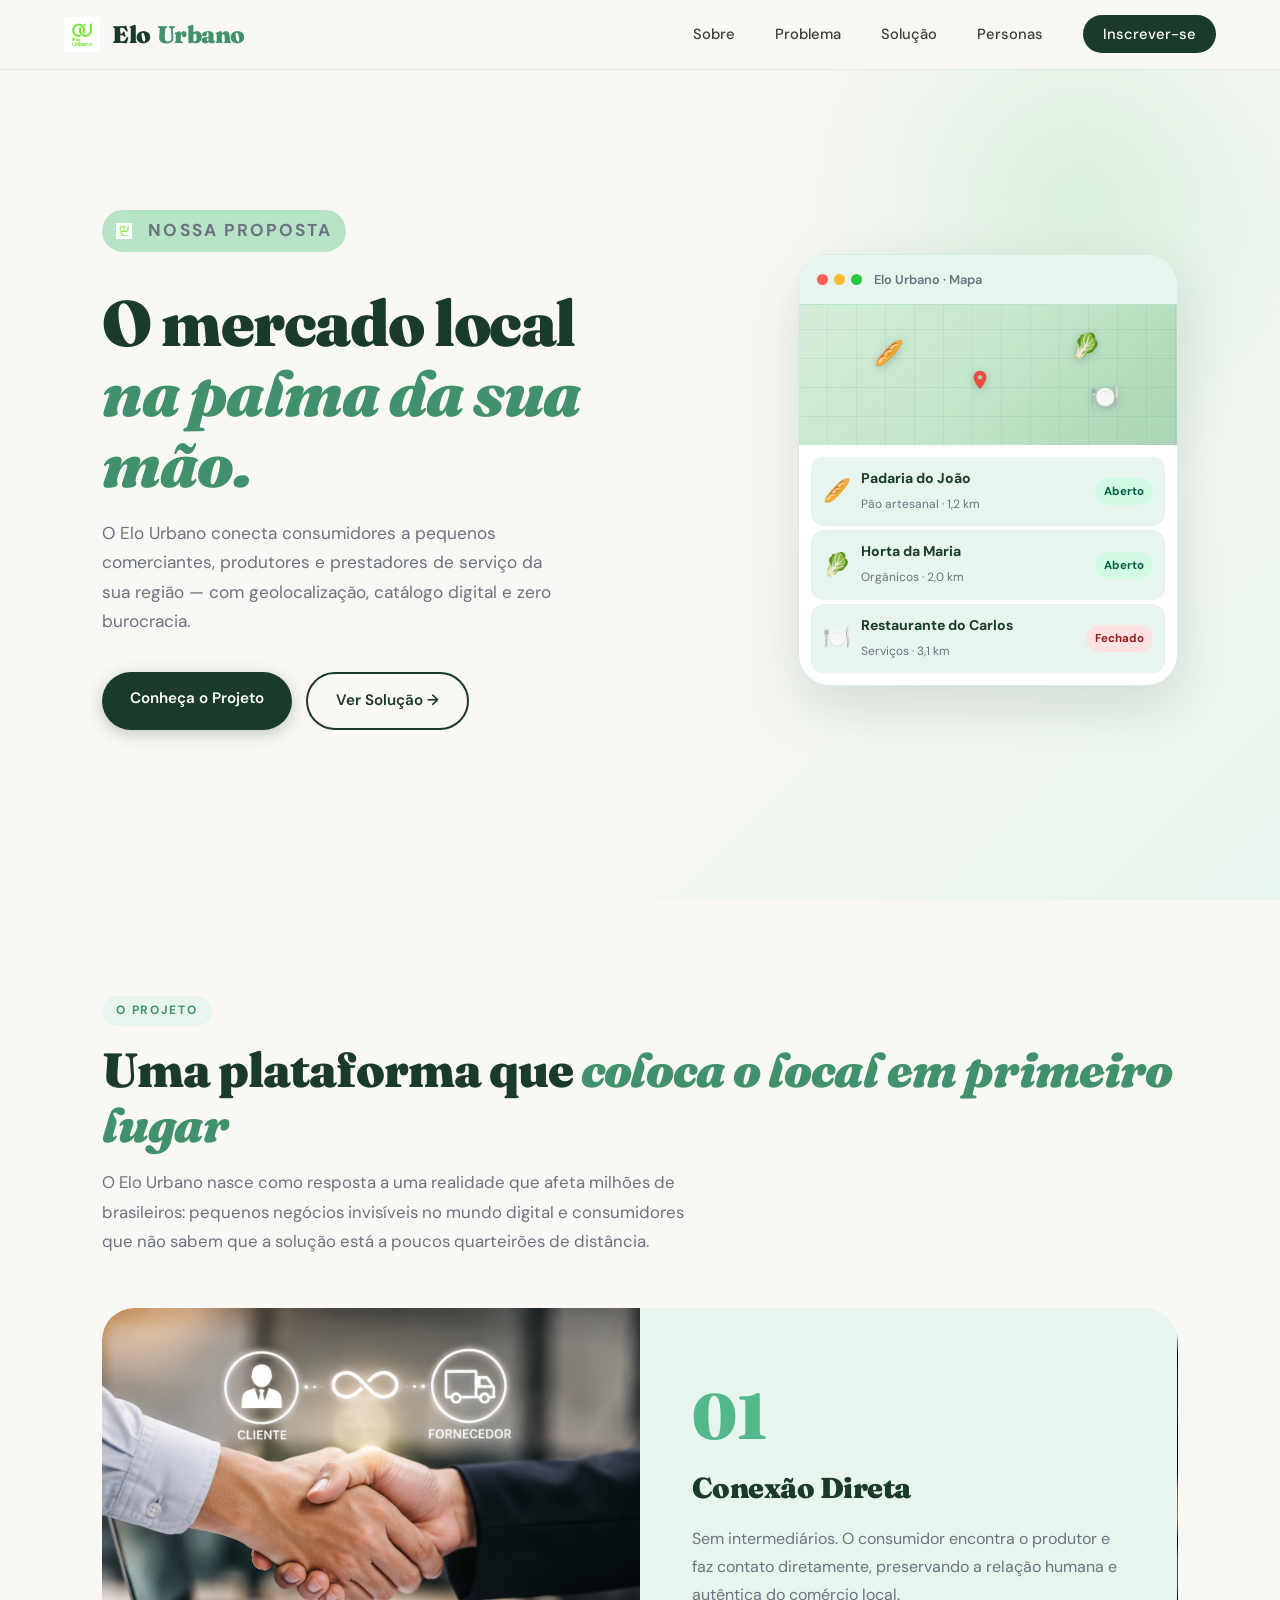
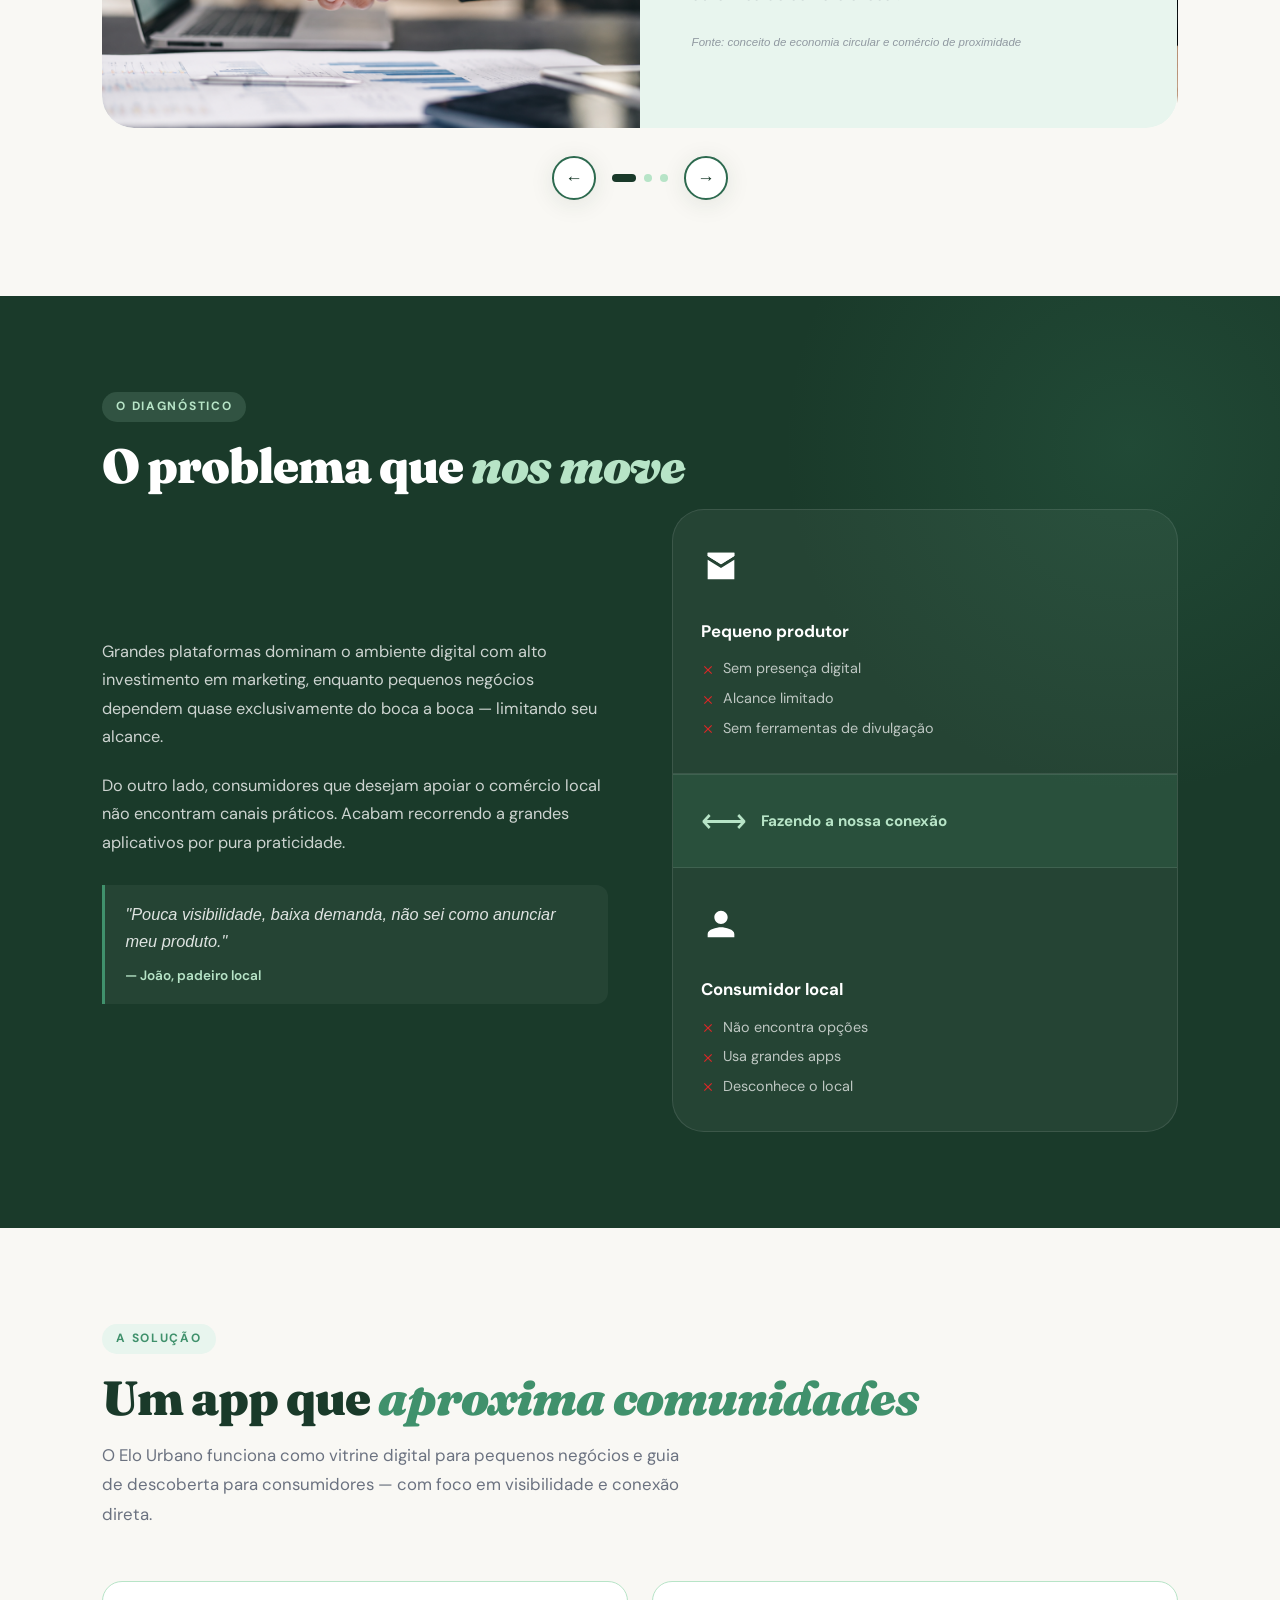
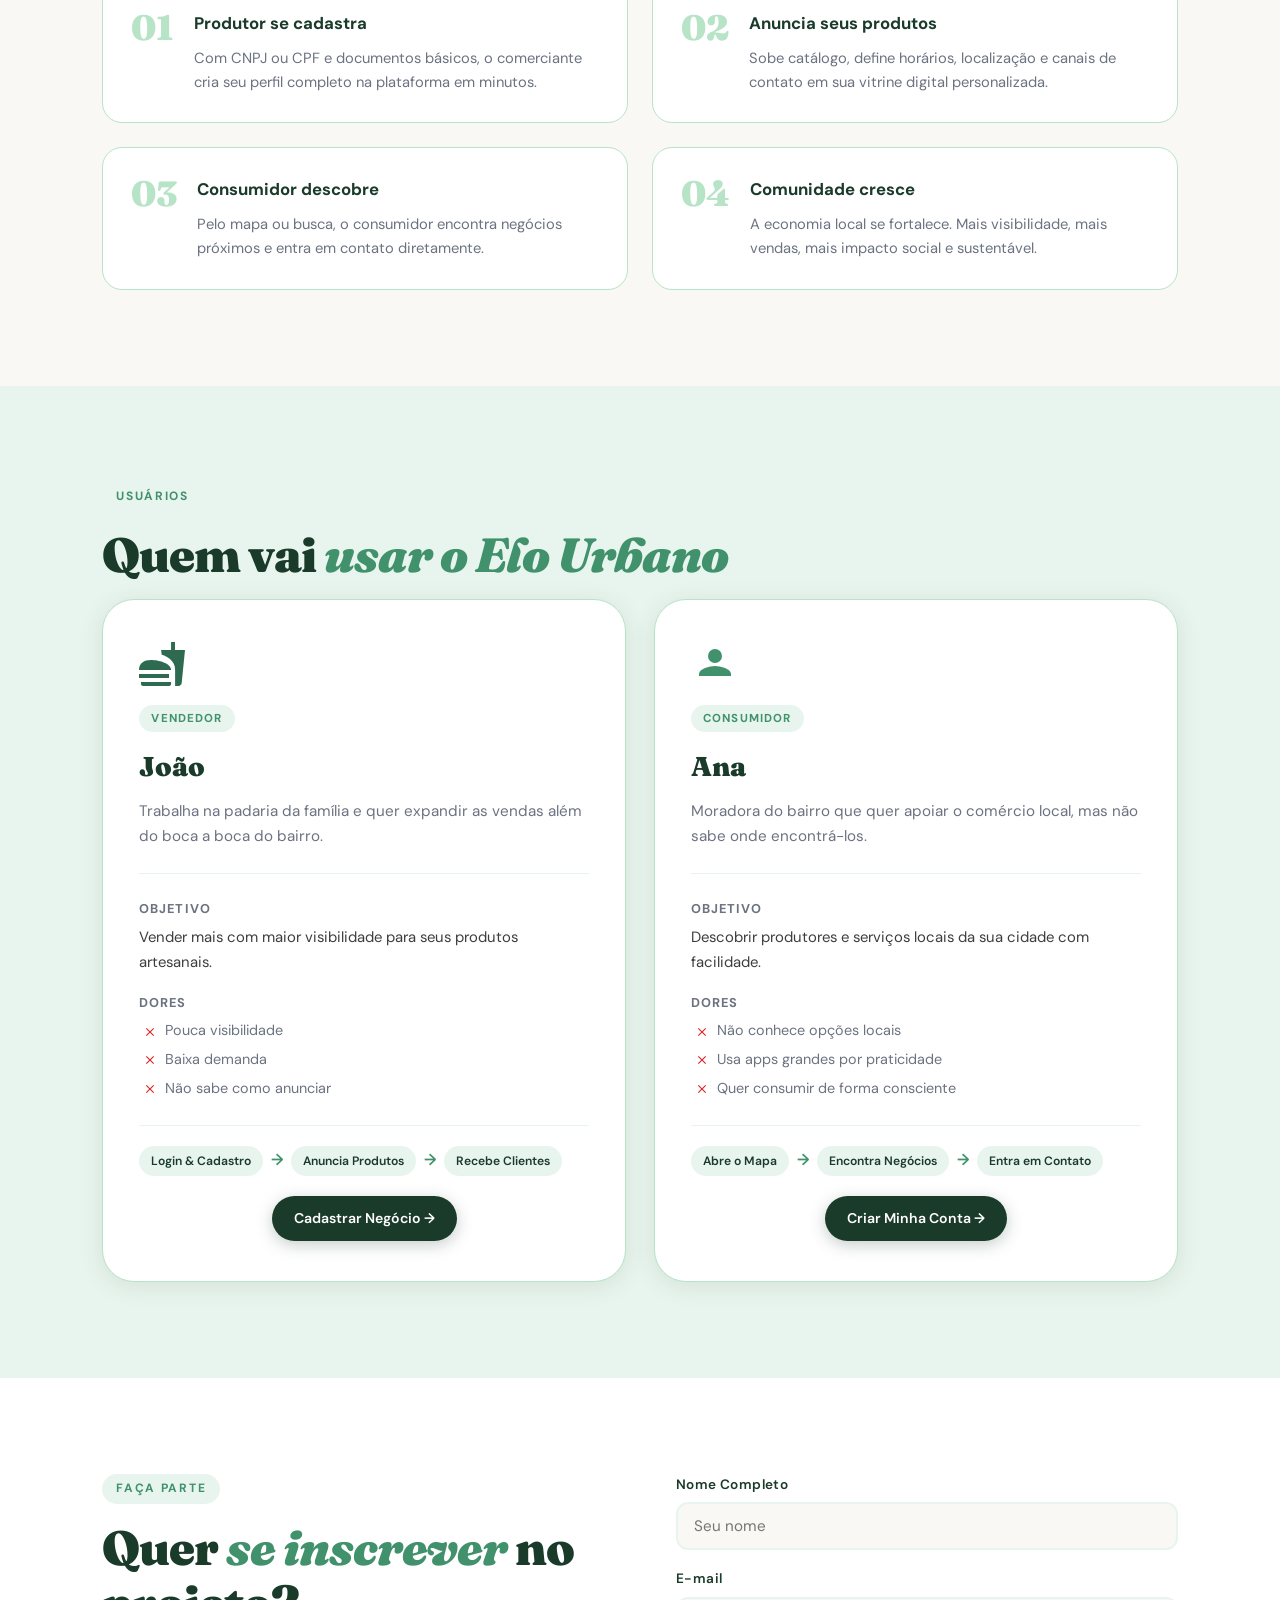
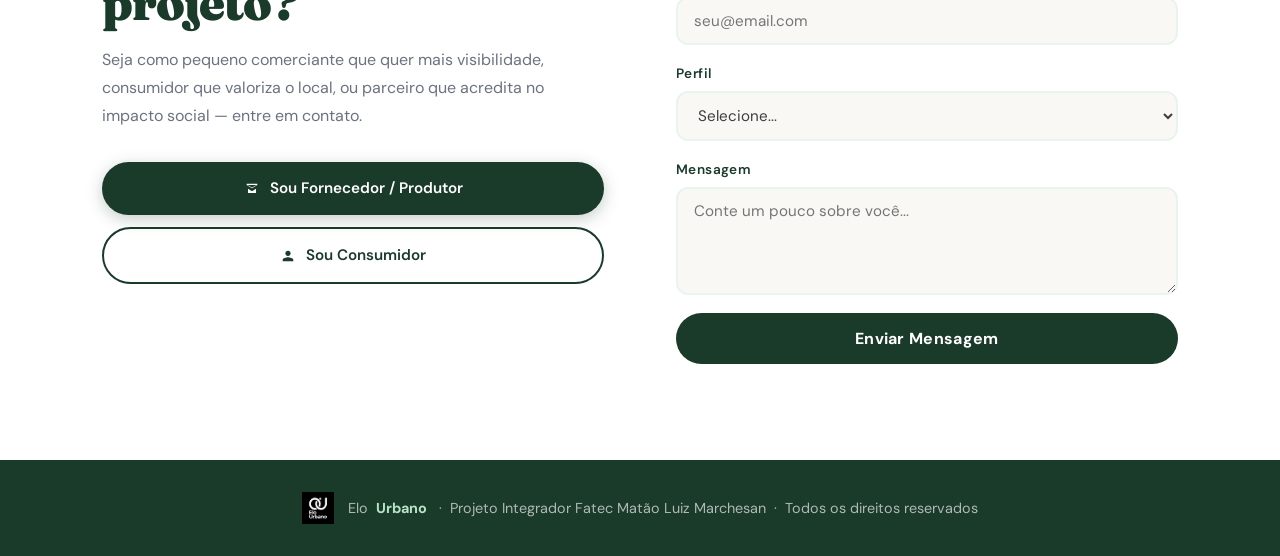
==== commit 4d36f7e9: "Update index.html" ====
--- a/index.html
+++ b/index.html
@@ -180,7 +180,7 @@
           </div>
           <div class="diagrama-meio">
             <span aria-hidden="true">⟷</span>
-            <p>Lacuna de conexão</p>
+            <p>Fazendo a nossa conexão</p>
           </div>
           <div class="diagrama-lado">
             <span class="icone-grande" aria-hidden="true"><svg xmlns="http://www.w3.org/2000/svg" width="40" height="40" viewBox="0 0 24 24" fill="currentColor"><path d="M12 12c2.21 0 4-1.79 4-4s-1.79-4-4-4-4 1.79-4 4 1.79 4 4 4zm0 2c-2.67 0-8 1.34-8 4v2h16v-2c0-2.66-5.33-4-8-4z"/></svg></span>
--- a/css/style.css
+++ b/css/style.css
@@ -1,367 +1,1003 @@
+/* =============================================
+   ELO URBANO
+   ============================================= */
+
 :root {
-  --verde-escuro: #1a3d2b;
+  --verde-escuro: #1a3a2a;
   --verde-medio: #2d6a4f;
-  --verde-claro: #52b788;
-  --verde-palido: #f0faf4;
-  --borda: #d4e9dc;
-  --texto: #0f1f18;
-  --texto-suave: #5a7a65;
+  --verde-claro: #e8f5ee;
+  --verde-mint: #b7e4c7;
+  --verde-accent: #40916c;
+  --ouro: #c8a84b;
+  --ouro-claro: #f0d98c;
+  --off-white: #f9f8f4;
+  --cinza-texto: #3d3d3d;
+  --cinza-suave: #6b7280;
   --branco: #ffffff;
-  --fundo-suave: #f8fbf9;
-  --amarelo: #e9a825;
-  --fonte-titulo: 'Fraunces', Georgia, serif;
+
+  --fonte-display: 'Fraunces', Georgia, serif;
   --fonte-corpo: 'DM Sans', sans-serif;
-}
-
-/* --- Reset básico --- */
+
+  --raio: 20px;
+  --raio-grande: 32px;
+  --sombra: 0 4px 24px rgba(26, 58, 42, 0.10);
+  --sombra-hover: 0 12px 40px rgba(26, 58, 42, 0.18);
+  --trans: all 0.35s cubic-bezier(0.4, 0, 0.2, 1);
+}
+
 *, *::before, *::after { box-sizing: border-box; margin: 0; padding: 0; }
+
 html { scroll-behavior: smooth; }
-body { font-family: var(--fonte-corpo); color: var(--texto); background: var(--branco); line-height: 1.6; }
-h1, h2, h3, h4 { font-family: var(--fonte-titulo); line-height: 1.2; }
-em { font-style: italic; color: var(--verde-medio); }
-ul { list-style: none; }
-a { text-decoration: none; }
-
-/* --- Container --- */
-.container { max-width: 1100px; margin: 0 auto; padding: 0 24px; }
-
-/* --- Tags de seção --- */
-.tag {
-  display: inline-block;
-  font-size: 12px; font-weight: 500; letter-spacing: 0.1em; text-transform: uppercase;
-  color: var(--verde-medio); background: var(--verde-palido);
-  border: 1px solid var(--borda); border-radius: 100px;
-  padding: 5px 14px; margin-bottom: 16px;
-}
-.tag-claro { background: rgba(255,255,255,0.1); border-color: rgba(255,255,255,0.2); color: #b7e4c7; }
-
-/* --- Botões --- */
-.btn-primario {
-  display: inline-block; padding: 13px 26px;
-  background: var(--verde-escuro); color: var(--branco);
-  border-radius: 100px; font-size: 0.95rem; font-weight: 500;
-  transition: background 0.2s, transform 0.2s;
-}
-.btn-primario:hover { background: var(--verde-medio); transform: translateY(-2px); }
-.btn-secundario {
-  display: inline-block; padding: 13px 8px;
-  color: var(--verde-escuro); font-size: 0.95rem; font-weight: 500;
-  transition: letter-spacing 0.2s;
-}
-.btn-secundario:hover { letter-spacing: 0.03em; }
-
-/* ===========================
-   NAVEGAÇÃO
-=========================== */
+
+body {
+  font-family: var(--fonte-corpo);
+  color: var(--cinza-texto);
+  background: var(--off-white);
+  overflow-x: hidden;
+  line-height: 1.65;
+}
+
+/* ======================== NAV ======================== */
 #nav {
-  position: fixed; top: 0; left: 0; right: 0; z-index: 100;
-  display: flex; align-items: center; justify-content: space-between;
-  padding: 16px 32px;
-  background: rgba(255,255,255,0.92); backdrop-filter: blur(10px);
-  border-bottom: 1px solid transparent;
-  transition: border-color 0.3s, box-shadow 0.3s;
-}
-#nav.scrolled { border-color: var(--borda); box-shadow: 0 2px 12px rgba(0,0,0,0.06); }
-
-.logo { font-family: var(--fonte-titulo); font-size: 1.4rem; font-weight: 700; color: var(--verde-escuro); }
-.logo span { color: var(--verde-claro); }
-
-.nav-links { display: flex; align-items: center; gap: 28px; list-style: none; }
-.nav-links a { color: var(--texto-suave); font-size: 0.9rem; transition: color 0.2s; }
-.nav-links a:hover { color: var(--verde-escuro); }
+  position: fixed;
+  top: 0; left: 0; right: 0;
+  z-index: 1000;
+  display: flex;
+  align-items: center;
+  justify-content: space-between;
+  padding: 0 5%;
+  height: 70px;
+  background: rgba(249, 248, 244, 0.92);
+  backdrop-filter: blur(16px);
+  -webkit-backdrop-filter: blur(16px);
+  border-bottom: 1px solid rgba(45, 106, 79, 0.10);
+  transition: var(--trans);
+}
+
+#nav.scrolled {
+  box-shadow: 0 2px 20px rgba(26, 58, 42, 0.12);
+}
+
+.logo {
+  font-family: var(--fonte-display);
+  font-size: 1.5rem;
+  font-weight: 900;
+  color: var(--verde-escuro);
+  text-decoration: none;
+  letter-spacing: -0.5px;
+  display: flex;
+  align-items: center;
+  gap: 6px;
+}
+.logo span { color: var(--verde-accent); }
+
+.nav-links {
+  display: flex;
+  list-style: none;
+  gap: 2.5rem;
+  align-items: center;
+}
+
+.nav-links a {
+  text-decoration: none;
+  color: var(--cinza-texto);
+  font-size: 0.92rem;
+  font-weight: 500;
+  position: relative;
+  transition: color 0.2s;
+}
+
+.nav-links a::after {
+  content: '';
+  position: absolute;
+  bottom: -3px; left: 0;
+  width: 0; height: 2px;
+  background: var(--verde-accent);
+  border-radius: 2px;
+  transition: width 0.3s ease;
+}
+
+.nav-links a:hover { color: var(--verde-accent); }
+.nav-links a:hover::after { width: 100%; }
+
 .nav-cta {
-  background: var(--verde-escuro); color: var(--branco) !important;
-  padding: 8px 18px; border-radius: 100px; font-weight: 500 !important;
-}
-.nav-cta:hover { background: var(--verde-medio) !important; }
-
+  background: var(--verde-escuro) !important;
+  color: var(--branco) !important;
+  padding: 9px 20px !important;
+  border-radius: 50px !important;
+  transition: var(--trans) !important;
+}
+.nav-cta:hover {
+  background: var(--verde-accent) !important;
+  transform: translateY(-1px);
+  box-shadow: 0 4px 16px rgba(64, 145, 108, 0.35) !important;
+}
+.nav-cta::after { display: none !important; }
+
+/* Hamburger */
 #hamburger {
-  display: none; flex-direction: column; gap: 5px;
-  background: none; border: none; cursor: pointer; padding: 4px;
-}
-#hamburger span { display: block; width: 22px; height: 2px; background: var(--verde-escuro); border-radius: 2px; transition: all 0.3s; }
-#hamburger.ativo span:nth-child(1) { transform: rotate(45deg) translate(5px, 5px); }
-#hamburger.ativo span:nth-child(2) { opacity: 0; }
-#hamburger.ativo span:nth-child(3) { transform: rotate(-45deg) translate(5px, -5px); }
-
-/* Menu mobile */
+  display: none;
+  flex-direction: column;
+  gap: 5px;
+  background: none;
+  border: none;
+  cursor: pointer;
+  padding: 6px;
+}
+#hamburger span {
+  display: block;
+  width: 24px; height: 2px;
+  background: var(--verde-escuro);
+  border-radius: 2px;
+  transition: var(--trans);
+}
+
+/* Mobile menu */
 #mobileMenu {
-  display: none;
-  position: fixed; top: 61px; left: 0; right: 0; z-index: 99;
-  background: var(--branco); border-bottom: 1px solid var(--borda);
-  padding: 16px 24px;
-}
-#mobileMenu.aberto { display: block; }
-#mobileMenu ul { list-style: none; display: flex; flex-direction: column; }
-#mobileMenu a { display: block; padding: 12px 0; color: var(--texto); border-bottom: 1px solid var(--borda); font-size: 1rem; }
-
-/* ===========================
-   HERO
-=========================== */
+  position: fixed;
+  top: 70px; right: 0;
+  width: 100%;
+  background: var(--branco);
+  box-shadow: var(--sombra);
+  z-index: 999;
+  transform: translateY(-10px);
+  opacity: 0;
+  pointer-events: none;
+  transition: var(--trans);
+  border-bottom: 2px solid var(--verde-claro);
+}
+#mobileMenu.open {
+  transform: translateY(0);
+  opacity: 1;
+  pointer-events: all;
+}
+#mobileMenu ul { list-style: none; padding: 16px 0; }
+#mobileMenu li a {
+  display: block;
+  padding: 14px 5%;
+  text-decoration: none;
+  color: var(--cinza-texto);
+  font-weight: 500;
+  border-bottom: 1px solid var(--verde-claro);
+  transition: background 0.2s;
+}
+#mobileMenu li a:hover { background: var(--verde-claro); color: var(--verde-escuro); }
+.nav-cta-mobile {
+  color: var(--verde-accent) !important;
+  font-weight: 700 !important;
+}
+
+/* ======================== HERO ======================== */
 #hero {
   min-height: 100vh;
-  display: flex; align-items: center; justify-content: center; gap: 60px;
-  padding: 110px 40px 60px;
-  background: linear-gradient(150deg, var(--verde-palido) 0%, #ffffff 60%);
-  max-width: 1200px; margin: 0 auto;
-}
-
-.hero-texto { max-width: 520px; }
-.hero-texto .badge {
-  display: inline-block; background: var(--branco);
-  border: 1px solid var(--borda); border-radius: 100px;
-  padding: 6px 16px; font-size: 0.8rem; color: var(--texto-suave);
+  display: flex;
+  align-items: center;
+  justify-content: space-between;
+  gap: 4rem;
+  padding: 120px 8% 80px;
+  background: linear-gradient(135deg, var(--off-white) 60%, var(--verde-claro) 100%);
+  position: relative;
+  overflow: hidden;
+}
+
+#hero::before {
+  content: '';
+  position: absolute;
+  top: -100px; right: -100px;
+  width: 600px; height: 600px;
+  background: radial-gradient(circle, rgba(183, 228, 199, 0.45) 0%, transparent 70%);
+  pointer-events: none;
+  animation: pulseGlow 6s ease-in-out infinite;
+}
+
+@keyframes pulseGlow {
+  0%, 100% { transform: scale(1); opacity: 0.7; }
+  50% { transform: scale(1.08); opacity: 1; }
+}
+
+.hero-texto {
+  flex: 1;
+  max-width: 580px;
+  animation: fadeInUp 0.8s ease both;
+}
+
+@keyframes fadeInUp {
+  from { opacity: 0; transform: translateY(30px); }
+  to { opacity: 1; transform: translateY(0); }
+}
+
+.badge {
+  display: inline-flex;
+  align-items: center;
+  gap: 8px;
+  background: var(--verde-mint);
+  color: var(--verde-escuro);
+  font-size: 0.75rem;
+  font-weight: 700;
+  letter-spacing: 0.12em;
+  text-transform: uppercase;
+  padding: 6px 14px;
+  border-radius: 50px;
+  margin-bottom: 24px;
+}
+
+.hero-texto h1 {
+  font-family: var(--fonte-display);
+  font-size: clamp(2.6rem, 5vw, 4rem);
+  font-weight: 900;
+  line-height: 1.1;
+  color: var(--verde-escuro);
   margin-bottom: 20px;
-  box-shadow: 0 1px 6px rgba(0,0,0,0.05);
-}
-.hero-texto h1 { font-size: clamp(2.4rem, 5vw, 3.6rem); color: var(--verde-escuro); margin-bottom: 16px; }
-.hero-texto p { color: var(--texto-suave); font-size: 1.05rem; line-height: 1.75; margin-bottom: 28px; }
-.hero-botoes { display: flex; align-items: center; gap: 20px; flex-wrap: wrap; }
-
-/* Card mockup */
+  letter-spacing: -1.5px;
+}
+
+.hero-texto h1 em {
+  font-style: italic;
+  color: var(--verde-accent);
+}
+
+.hero-texto > p {
+  font-size: 1.08rem;
+  color: var(--cinza-suave);
+  margin-bottom: 36px;
+  max-width: 460px;
+  line-height: 1.7;
+}
+
+.hero-botoes {
+  display: flex;
+  gap: 14px;
+  flex-wrap: wrap;
+}
+
+.btn-primario, .btn-secundario {
+  display: inline-block;
+  padding: 14px 28px;
+  border-radius: 50px;
+  font-weight: 600;
+  font-size: 0.95rem;
+  text-decoration: none;
+  transition: var(--trans);
+  cursor: pointer;
+}
+
+.btn-primario {
+  background: var(--verde-escuro);
+  color: var(--branco);
+  box-shadow: 0 4px 16px rgba(26, 58, 42, 0.25);
+}
+.btn-primario:hover {
+  background: var(--verde-accent);
+  transform: translateY(-2px);
+  box-shadow: 0 8px 28px rgba(64, 145, 108, 0.4);
+}
+
+.btn-secundario {
+  background: transparent;
+  color: var(--verde-escuro);
+  border: 2px solid var(--verde-escuro);
+}
+.btn-secundario:hover {
+  background: var(--verde-escuro);
+  color: var(--branco);
+  transform: translateY(-2px);
+}
+
+/* Hero Card */
 .hero-card {
-  width: 320px; flex-shrink: 0;
-  background: var(--branco); border-radius: 16px;
-  border: 1px solid var(--borda);
-  box-shadow: 0 20px 60px rgba(26,61,43,0.14);
+  flex: 0 0 380px;
+  background: var(--branco);
+  border-radius: var(--raio-grande);
+  box-shadow: 0 20px 60px rgba(26, 58, 42, 0.15);
   overflow: hidden;
-  animation: flutuar 5s ease-in-out infinite;
-}
-@keyframes flutuar { 0%, 100% { transform: translateY(0); } 50% { transform: translateY(-10px); } }
+  animation: fadeInUp 0.8s 0.2s ease both;
+  border: 1px solid rgba(183, 228, 199, 0.6);
+}
 
 .card-topo {
-  display: flex; align-items: center; gap: 6px;
-  padding: 10px 14px; background: #f7faf8; border-bottom: 1px solid var(--borda);
-  font-size: 0.75rem; color: var(--texto-suave);
-}
-.bolinha { width: 10px; height: 10px; border-radius: 50%; }
+  display: flex;
+  align-items: center;
+  gap: 6px;
+  padding: 14px 18px;
+  background: var(--verde-claro);
+  border-bottom: 1px solid var(--verde-mint);
+}
+
+.bolinha {
+  width: 11px; height: 11px;
+  border-radius: 50%;
+}
 .vermelho { background: #ff5f57; }
 .amarelo { background: #febc2e; }
 .verde-bolinha { background: #28c840; }
-.card-topo span { margin-left: 6px; }
+
+.card-topo span {
+  margin-left: 6px;
+  font-size: 0.8rem;
+  color: var(--cinza-suave);
+  font-weight: 600;
+}
 
 .card-mapa {
-  height: 140px; position: relative;
-  background: #e8f5ee;
-  background-image: linear-gradient(rgba(82,183,136,0.1) 1px, transparent 1px),
-                    linear-gradient(90deg, rgba(82,183,136,0.1) 1px, transparent 1px);
-  background-size: 28px 28px;
-}
-.pin { position: absolute; font-size: 1.3rem; }
-.pin-voce { top: 45%; left: 42%; }
-.pin-a    { top: 18%; left: 62%; }
-.pin-b    { top: 58%; left: 18%; }
-.pin-c    { top: 12%; left: 24%; }
-
-.card-lista { list-style: none; padding: 10px; display: flex; flex-direction: column; gap: 6px; }
+  height: 140px;
+  background: linear-gradient(135deg, #d4edda 0%, #c3e6cb 50%, #a8d5b5 100%);
+  position: relative;
+  overflow: hidden;
+}
+
+.card-mapa::before {
+  content: '';
+  position: absolute; inset: 0;
+  background-image:
+    repeating-linear-gradient(0deg, transparent, transparent 28px, rgba(45,106,79,0.08) 28px, rgba(45,106,79,0.08) 29px),
+    repeating-linear-gradient(90deg, transparent, transparent 28px, rgba(45,106,79,0.08) 28px, rgba(45,106,79,0.08) 29px);
+}
+
+.pin {
+  position: absolute;
+  font-size: 1.5rem;
+  filter: drop-shadow(0 2px 4px rgba(0,0,0,0.2));
+  animation: float 3s ease-in-out infinite;
+}
+.pin-voce { bottom: 30%; left: 45%; animation-delay: 0s; }
+.pin-a { top: 20%; left: 20%; animation-delay: 0.5s; }
+.pin-b { top: 15%; right: 20%; animation-delay: 1s; }
+.pin-c { bottom: 20%; right: 15%; animation-delay: 1.5s; }
+
+@keyframes float {
+  0%, 100% { transform: translateY(0); }
+  50% { transform: translateY(-5px); }
+}
+
+.card-lista {
+  list-style: none;
+  padding: 12px;
+  display: flex;
+  flex-direction: column;
+  gap: 4px;
+}
+
 .card-lista li {
-  display: flex; align-items: center; gap: 8px;
-  padding: 8px 10px; background: var(--verde-palido);
-  border-radius: 8px; border: 1px solid var(--borda);
-}
-.card-lista li > span:first-child { font-size: 1.2rem; }
+  display: flex;
+  align-items: center;
+  gap: 10px;
+  padding: 10px 12px;
+  border-radius: 12px;
+  background: var(--verde-claro);
+  transition: background 0.2s;
+}
+.card-lista li:hover { background: var(--verde-mint); }
+
+.card-lista li > span:first-child { font-size: 1.4rem; }
+
 .card-lista div { flex: 1; }
-.card-lista strong { display: block; font-size: 0.8rem; color: var(--verde-escuro); }
-.card-lista small { font-size: 0.7rem; color: var(--texto-suave); }
-.badge-aberto  { font-size: 0.65rem; font-weight: 600; padding: 2px 8px; border-radius: 100px; background: #d1fae5; color: #065f46; }
-.badge-fechado { font-size: 0.65rem; font-weight: 600; padding: 2px 8px; border-radius: 100px; background: #fee2e2; color: #991b1b; }
-
-/* ===========================
-   SEÇÕES GERAIS
-=========================== */
-section { padding: 80px 0; }
-
-section h2 { font-size: clamp(1.8rem, 3.5vw, 2.6rem); color: var(--verde-escuro); margin-bottom: 14px; }
-section .descricao { color: var(--texto-suave); font-size: 1.05rem; line-height: 1.75; max-width: 620px; margin-bottom: 40px; }
-
-/* Animação de entrada */
-.fade-in { opacity: 0; transform: translateY(20px); transition: opacity 0.5s ease, transform 0.5s ease; }
-.fade-in.visivel { opacity: 1; transform: translateY(0); }
-
-/* ===========================
-   SOBRE
-=========================== */
-#sobre { background: var(--branco); }
-
-.cards-sobre { display: grid; grid-template-columns: repeat(3, 1fr); gap: 20px; margin-top: 32px; }
-
-.card-sobre {
-  padding: 28px 24px; background: var(--verde-palido);
-  border: 1px solid var(--borda); border-radius: 14px;
-  transition: transform 0.25s, box-shadow 0.25s;
-}
-.card-sobre:hover { transform: translateY(-5px); box-shadow: 0 8px 24px rgba(26,61,43,0.1); }
-.card-sobre > span { font-size: 2rem; display: block; margin-bottom: 12px; }
-.card-sobre h3 { font-size: 1.1rem; color: var(--verde-escuro); margin-bottom: 8px; }
-.card-sobre p  { font-size: 0.88rem; color: var(--texto-suave); line-height: 1.7; }
-
-/* ===========================
-   PROBLEMA
-=========================== */
-#problema { background: var(--verde-escuro); }
+.card-lista strong { font-size: 0.88rem; display: block; color: var(--verde-escuro); }
+.card-lista small { font-size: 0.75rem; color: var(--cinza-suave); }
+
+.badge-aberto, .badge-fechado {
+  font-size: 0.72rem;
+  font-weight: 700;
+  padding: 4px 9px;
+  border-radius: 50px;
+  white-space: nowrap;
+}
+.badge-aberto { background: #d1fae5; color: #065f46; }
+.badge-fechado { background: #fee2e2; color: #991b1b; }
+
+/* ======================== SEÇÕES COMUNS ======================== */
+section { padding: 96px 8%; }
+
+.container { max-width: 1100px; margin: 0 auto; }
+
+.tag {
+  display: inline-block;
+  font-size: 0.75rem;
+  font-weight: 700;
+  letter-spacing: 0.14em;
+  text-transform: uppercase;
+  color: var(--verde-accent);
+  background: var(--verde-claro);
+  padding: 5px 14px;
+  border-radius: 50px;
+  margin-bottom: 16px;
+}
+
+h2 {
+  font-family: var(--fonte-display);
+  font-size: clamp(2rem, 4vw, 3rem);
+  font-weight: 900;
+  line-height: 1.15;
+  color: var(--verde-escuro);
+  margin-bottom: 16px;
+  letter-spacing: -1px;
+}
+h2 em {
+  font-style: italic;
+  color: var(--verde-accent);
+}
+.em-claro { color: var(--verde-mint) !important; }
+
+p.descricao {
+  color: var(--cinza-suave);
+  font-size: 1.05rem;
+  max-width: 600px;
+  line-height: 1.75;
+  margin-bottom: 52px;
+}
+
+/* ======================== SOBRE — CARROSSEL ======================== */
+#sobre { background: var(--off-white); }
+
+.carrossel-wrapper {
+  position: relative;
+  margin-top: 16px;
+}
+
+.carrossel-track-outer {
+  overflow: hidden;
+  border-radius: var(--raio-grande);
+}
+
+.carrossel-track {
+  display: flex;
+  transition: transform 0.6s cubic-bezier(0.4, 0, 0.2, 1);
+  will-change: transform;
+}
+
+.carrossel-slide {
+  flex: 0 0 100%;
+  display: grid;
+  grid-template-columns: 1fr 1fr;
+  gap: 0;
+  background: var(--verde-claro);
+  border-radius: var(--raio-grande);
+  overflow: hidden;
+  min-height: 420px;
+}
+
+.slide-imagem {
+  position: relative;
+  overflow: hidden;
+}
+
+.slide-imagem img {
+  width: 100%;
+  height: 100%;
+  object-fit: cover;
+  transition: transform 0.6s ease;
+}
+
+.carrossel-slide:hover .slide-imagem img {
+  transform: scale(1.04);
+}
+
+.slide-conteudo {
+  display: flex;
+  flex-direction: column;
+  justify-content: center;
+  padding: 56px 52px;
+  background: var(--verde-claro);
+}
+
+.slide-num {
+  font-size: 4rem;
+  font-family: var(--fonte-display);
+  font-weight: 900;
+  color: #53b88a;
+  line-height: 1;
+  margin-bottom: 16px;
+}
+
+.slide-conteudo h3 {
+  font-family: var(--fonte-display);
+  font-size: 1.8rem;
+  font-weight: 900;
+  color: var(--verde-escuro);
+  margin-bottom: 14px;
+  letter-spacing: -0.5px;
+}
+
+.slide-conteudo p {
+  color: var(--cinza-suave);
+  font-size: 1rem;
+  line-height: 1.75;
+  margin-bottom: 24px;
+}
+
+.slide-fonte {
+  font-size: 0.72rem;
+  color: var(--cinza-suave);
+  opacity: 0.7;
+  font-style: italic;
+}
+
+/* Controles do carrossel */
+.carrossel-controles {
+  display: flex;
+  align-items: center;
+  justify-content: center;
+  gap: 16px;
+  margin-top: 28px;
+}
+
+.btn-carrossel {
+  width: 44px; height: 44px;
+  border-radius: 50%;
+  border: 2px solid var(--verde-medio);
+  background: var(--branco);
+  color: var(--verde-escuro);
+  font-size: 1.1rem;
+  cursor: pointer;
+  display: flex;
+  align-items: center;
+  justify-content: center;
+  transition: var(--trans);
+  box-shadow: var(--sombra);
+}
+.btn-carrossel:hover {
+  background: var(--verde-escuro);
+  color: var(--branco);
+  border-color: var(--verde-escuro);
+  transform: scale(1.08);
+}
+
+.carrossel-dots {
+  display: flex;
+  gap: 8px;
+  align-items: center;
+}
+
+.dot {
+  width: 8px; height: 8px;
+  border-radius: 50%;
+  background: var(--verde-mint);
+  cursor: pointer;
+  transition: var(--trans);
+  border: none;
+  padding: 0;
+}
+.dot.ativo {
+  background: var(--verde-escuro);
+  width: 24px;
+  border-radius: 4px;
+}
+
+/* ======================== PROBLEMA ======================== */
+#problema {
+  background: var(--verde-escuro);
+  color: var(--branco);
+  position: relative;
+  overflow: hidden;
+}
+
+#problema::before {
+  content: '';
+  position: absolute;
+  top: -200px; right: -200px;
+  width: 700px; height: 700px;
+  background: radial-gradient(circle, rgba(64, 145, 108, 0.18) 0%, transparent 70%);
+  pointer-events: none;
+}
+
+#problema .tag {
+  background: rgba(183, 228, 199, 0.15);
+  color: var(--verde-mint);
+}
+.tag-claro {
+  background: rgba(183, 228, 199, 0.15) !important;
+  color: var(--verde-mint) !important;
+}
+
 #problema h2 { color: var(--branco); }
-#problema .em-claro { color: #b7e4c7; }
-
-.problema-layout { display: grid; grid-template-columns: 1fr 1fr; gap: 48px; align-items: center; margin-top: 24px; }
-
-.problema-texto p { color: rgba(255,255,255,0.8); font-size: 0.97rem; line-height: 1.8; margin-bottom: 16px; }
+
+.problema-layout {
+  display: grid;
+  grid-template-columns: 1fr 1fr;
+  gap: 64px;
+  align-items: center;
+}
+
+.problema-texto > p {
+  color: rgba(255,255,255,0.78);
+  margin-bottom: 20px;
+  font-size: 1.02rem;
+  line-height: 1.75;
+}
 
 blockquote {
-  margin-top: 24px; padding-left: 18px;
-  border-left: 3px solid var(--verde-claro);
-  font-family: var(--fonte-titulo); font-size: 1.15rem; font-style: italic;
-  color: #b7e4c7; line-height: 1.5;
-}
-blockquote cite { display: block; font-size: 0.78rem; font-style: normal; font-family: var(--fonte-corpo); color: rgba(255,255,255,0.45); margin-top: 8px; }
+  border-left: 3px solid var(--verde-accent);
+  padding: 16px 20px;
+  margin-top: 28px;
+  background: rgba(255,255,255,0.05);
+  border-radius: 0 12px 12px 0;
+  font-style: italic;
+  color: rgba(255,255,255,0.85);
+  font-size: 1.02rem;
+}
+cite {
+  display: block;
+  margin-top: 10px;
+  font-style: normal;
+  font-size: 0.85rem;
+  color: var(--verde-mint);
+  font-weight: 600;
+}
 
 .diagrama {
-  display: flex; align-items: center;
-  background: rgba(255,255,255,0.06);
+  display: flex;
+  flex-direction: column;
+  gap: 0;
+  background: rgba(255,255,255,0.05);
   border: 1px solid rgba(255,255,255,0.1);
-  border-radius: 14px; padding: 24px;
+  border-radius: var(--raio-grande);
+  overflow: hidden;
+}
+
+.diagrama-lado {
+  padding: 32px 28px;
+  display: flex;
+  flex-direction: column;
   gap: 12px;
 }
-.diagrama-lado { flex: 1; text-align: center; }
-.diagrama-lado .icone-grande { font-size: 2.2rem; display: block; margin-bottom: 8px; }
-.diagrama-lado strong { display: block; color: var(--branco); font-size: 0.9rem; margin-bottom: 12px; }
-.diagrama-lado ul { display: flex; flex-direction: column; gap: 5px; }
-.diagrama-lado li { font-size: 0.78rem; color: rgba(255,255,255,0.65); }
-.diagrama-meio { text-align: center; padding: 0 12px; }
-.diagrama-meio span { font-size: 1.8rem; color: var(--amarelo); display: block; margin-bottom: 6px; }
-.diagrama-meio p { font-size: 0.72rem; text-transform: uppercase; letter-spacing: 0.08em; font-weight: 600; color: var(--amarelo); }
-
-/* ===========================
-   SOLUÇÃO
-=========================== */
-#solucao { background: var(--fundo-suave); }
-
-.passos { list-style: none; display: flex; flex-direction: column; gap: 20px; margin-top: 8px; }
-
-.passos li { display: flex; align-items: flex-start; gap: 20px; }
+.diagrama-lado:first-child { border-bottom: 1px solid rgba(255,255,255,0.1); }
+
+.icone-grande { font-size: 2.4rem; }
+
+.diagrama-lado strong {
+  font-size: 1.05rem;
+  color: var(--branco);
+  font-weight: 700;
+}
+
+.diagrama-lado ul {
+  list-style: none;
+  display: flex;
+  flex-direction: column;
+  gap: 6px;
+}
+.diagrama-lado ul li {
+  font-size: 0.9rem;
+  color: rgba(255,255,255,0.7);
+}
+
+.diagrama-meio {
+  padding: 20px 28px;
+  display: flex;
+  align-items: center;
+  gap: 14px;
+  background: rgba(64, 145, 108, 0.15);
+  border-top: 1px solid rgba(255,255,255,0.1);
+  border-bottom: 1px solid rgba(255,255,255,0.1);
+}
+.diagrama-meio span {
+  font-size: 2rem;
+  color: var(--verde-mint);
+}
+.diagrama-meio p {
+  color: var(--verde-mint);
+  font-weight: 700;
+  font-size: 0.95rem;
+}
+
+/* ======================== SOLUÇÃO ======================== */
+#solucao { background: var(--off-white); }
+
+.passos {
+  list-style: none;
+  display: grid;
+  grid-template-columns: 1fr 1fr;
+  gap: 24px;
+  counter-reset: none;
+  margin-top: 8px;
+}
+
+.passos li {
+  display: flex;
+  gap: 20px;
+  align-items: flex-start;
+  background: var(--branco);
+  border: 1px solid var(--verde-mint);
+  padding: 28px;
+  border-radius: var(--raio);
+  transition: var(--trans);
+  position: relative;
+  overflow: hidden;
+}
+
+.passos li::before {
+  content: '';
+  position: absolute;
+  top: 0; left: 0;
+  width: 3px; height: 0;
+  background: linear-gradient(to bottom, var(--verde-accent), var(--verde-escuro));
+  transition: height 0.4s ease;
+  border-radius: 0 0 3px 3px;
+}
+.passos li:hover::before { height: 100%; }
+.passos li:hover {
+  box-shadow: var(--sombra-hover);
+  transform: translateY(-3px);
+  border-color: var(--verde-accent);
+}
 
 .num {
-  font-family: var(--fonte-titulo); font-size: 2.4rem; font-weight: 900;
-  color: var(--verde-claro); line-height: 1; min-width: 44px;
-}
-.passos h4 { font-size: 1rem; color: var(--verde-escuro); margin-bottom: 4px; }
-.passos p  { font-size: 0.88rem; color: var(--texto-suave); line-height: 1.65; }
-
-/* ===========================
-   PERSONAS
-=========================== */
-#personas { background: var(--branco); }
-
-.personas-grid { display: grid; grid-template-columns: 1fr 1fr; gap: 24px; margin-top: 32px; }
+  font-family: var(--fonte-display);
+  font-size: 2.2rem;
+  font-weight: 900;
+  color: var(--verde-mint);
+  line-height: 1;
+  flex-shrink: 0;
+  transition: color 0.3s;
+}
+.passos li:hover .num { color: var(--verde-accent); }
+
+.passos h4 {
+  font-size: 1.05rem;
+  font-weight: 700;
+  color: var(--verde-escuro);
+  margin-bottom: 8px;
+}
+.passos p {
+  font-size: 0.92rem;
+  color: var(--cinza-suave);
+  line-height: 1.65;
+}
+
+/* ======================== PERSONAS ======================== */
+#personas { background: var(--verde-claro); }
+
+.personas-grid {
+  display: grid;
+  grid-template-columns: 1fr 1fr;
+  gap: 28px;
+  margin-top: 8px;
+}
 
 .persona {
-  padding: 32px; border: 1px solid var(--borda); border-radius: 16px;
-  background: var(--branco); transition: box-shadow 0.25s, transform 0.25s;
-}
-.persona:hover { box-shadow: 0 8px 28px rgba(26,61,43,0.1); transform: translateY(-4px); }
-
-.avatar { font-size: 3rem; display: block; margin-bottom: 10px; }
+  background: var(--branco);
+  border-radius: var(--raio-grande);
+  padding: 40px 36px;
+  box-shadow: var(--sombra);
+  border: 1px solid var(--verde-mint);
+  transition: var(--trans);
+}
+.persona:hover {
+  box-shadow: var(--sombra-hover);
+  transform: translateY(-4px);
+}
+
+.persona > h1 {
+  font-size: 3rem;
+  margin-bottom: 8px;
+  display: block;
+}
 
 .perfil-tag {
-  display: inline-block; font-size: 0.7rem; font-weight: 600;
-  text-transform: uppercase; letter-spacing: 0.1em;
-  color: var(--verde-medio); background: var(--verde-palido);
-  border: 1px solid var(--borda); padding: 3px 12px; border-radius: 100px;
-  margin-bottom: 8px;
-}
-.persona h3 { font-size: 1.7rem; color: var(--verde-escuro); margin-bottom: 6px; }
-.persona > p { font-size: 0.88rem; color: var(--texto-suave); margin-bottom: 20px; line-height: 1.65; }
-
-.persona-bloco { margin-bottom: 14px; }
-.persona-bloco strong { display: block; font-size: 0.75rem; text-transform: uppercase; letter-spacing: 0.08em; color: var(--texto-suave); margin-bottom: 5px; }
-.persona-bloco p  { font-size: 0.88rem; color: var(--texto); }
-.persona-bloco ul { display: flex; flex-direction: column; gap: 3px; }
-.persona-bloco li { font-size: 0.85rem; color: var(--texto-suave); padding-left: 12px; position: relative; }
-.persona-bloco li::before { content: '·'; position: absolute; left: 0; color: var(--verde-claro); font-weight: 700; }
+  display: inline-block;
+  font-size: 0.72rem;
+  font-weight: 700;
+  letter-spacing: 0.1em;
+  text-transform: uppercase;
+  background: var(--verde-claro);
+  color: var(--verde-accent);
+  padding: 4px 12px;
+  border-radius: 50px;
+  margin-bottom: 12px;
+}
+
+.persona h3 {
+  font-family: var(--fonte-display);
+  font-size: 1.7rem;
+  font-weight: 900;
+  color: var(--verde-escuro);
+  margin-bottom: 10px;
+}
+
+.persona > p {
+  color: var(--cinza-suave);
+  font-size: 0.95rem;
+  line-height: 1.65;
+  margin-bottom: 24px;
+  padding-bottom: 24px;
+  border-bottom: 1px solid var(--verde-claro);
+}
+
+.persona-bloco {
+  margin-bottom: 18px;
+}
+.persona-bloco strong {
+  font-size: 0.8rem;
+  font-weight: 700;
+  letter-spacing: 0.08em;
+  text-transform: uppercase;
+  color: var(--cinza-suave);
+  display: block;
+  margin-bottom: 6px;
+}
+.persona-bloco p {
+  font-size: 0.93rem;
+  color: var(--cinza-texto);
+}
+.persona-bloco ul {
+  list-style: none;
+  display: flex;
+  flex-direction: column;
+  gap: 5px;
+}
+.persona-bloco ul li {
+  font-size: 0.9rem;
+  color: var(--cinza-suave);
+  padding-left: 4px;
+}
 
 .jornada {
-  display: flex; flex-wrap: wrap; align-items: center; gap: 6px;
-  margin-top: 18px; padding-top: 16px; border-top: 1px solid var(--borda);
+  display: flex;
+  align-items: center;
+  gap: 8px;
+  flex-wrap: wrap;
+  margin-top: 24px;
+  padding-top: 20px;
+  border-top: 1px solid var(--verde-claro);
 }
 .jornada span {
-  font-size: 0.75rem; background: var(--verde-palido);
-  border: 1px solid var(--borda); color: var(--verde-escuro);
-  padding: 4px 12px; border-radius: 100px;
-}
-.jornada .seta { background: none; border: none; color: var(--verde-claro); font-size: 1rem; padding: 0; }
-
-/* ===========================
-   INSCREVER-SE
-=========================== */
-#inscricao { background: var(--fundo-suave); }
-
-.container-inscricao { display: grid; grid-template-columns: 1fr 1.1fr; gap: 64px; align-items: flex-start; }
-
-.inscricao-texto h2 { margin-bottom: 12px; }
-.inscricao-texto p { color: var(--texto-suave); font-size: 0.97rem; line-height: 1.75; }
-
-#contatoForm { display: flex; flex-direction: column; gap: 14px; }
-
-.campo { display: flex; flex-direction: column; gap: 5px; }
-.campo label { font-size: 0.82rem; font-weight: 500; color: var(--texto-suave); }
-.campo input, .campo select, .campo textarea {
-  padding: 11px 14px; border: 1px solid var(--borda); border-radius: 8px;
-  font-family: var(--fonte-corpo); font-size: 0.9rem; color: var(--texto);
-  background: var(--branco); outline: none; resize: none;
-  transition: border-color 0.2s, box-shadow 0.2s;
-}
-.campo input:focus, .campo select:focus, .campo textarea:focus {
-  border-color: var(--verde-claro);
-  box-shadow: 0 0 0 3px rgba(197, 199, 198, 0.735);
-}
-#contatoForm button {
-  padding: 13px; background: var(--verde-escuro); color: var(--branco);
-  border: none; border-radius: 8px; font-family: var(--fonte-corpo);
-  font-size: 0.95rem; font-weight: 500; cursor: pointer;
-  transition: background 0.2s;
-}
-#contatoForm button:hover { background: var(--verde-medio); }
+  font-size: 0.76rem;
+  background: var(--verde-claro);
+  color: var(--verde-escuro);
+  padding: 5px 12px;
+  border-radius: 50px;
+  font-weight: 600;
+}
+.seta { background: none !important; color: var(--verde-accent) !important; font-size: 1rem !important; padding: 0 !important; }
+
+/* ======================== INSCRIÇÃO ======================== */
+#inscricao { background: var(--branco); }
+
+.container-inscricao {
+  display: grid;
+  grid-template-columns: 1fr 1fr;
+  gap: 72px;
+  align-items: start;
+}
+
+.inscricao-texto p:last-of-type {
+  color: var(--cinza-suave);
+  font-size: 1rem;
+  line-height: 1.75;
+}
+
+#contatoForm {
+  display: flex;
+  flex-direction: column;
+  gap: 18px;
+}
+
+.campo {
+  display: flex;
+  flex-direction: column;
+  gap: 6px;
+}
+
+.campo label {
+  font-size: 0.85rem;
+  font-weight: 600;
+  color: var(--verde-escuro);
+  letter-spacing: 0.03em;
+}
+
+.campo input,
+.campo select,
+.campo textarea {
+  padding: 12px 16px;
+  border: 2px solid var(--verde-claro);
+  border-radius: 12px;
+  font-family: var(--fonte-corpo);
+  font-size: 0.95rem;
+  color: var(--cinza-texto);
+  background: var(--off-white);
+  transition: var(--trans);
+  outline: none;
+}
+.campo input:focus,
+.campo select:focus,
+.campo textarea:focus {
+  border-color: var(--verde-accent);
+  background: var(--branco);
+  box-shadow: 0 0 0 4px rgba(64, 145, 108, 0.1);
+}
+
+.campo textarea { resize: vertical; }
+
+#contatoForm button[type="submit"] {
+  padding: 15px 28px;
+  background: var(--verde-escuro);
+  color: var(--branco);
+  border: none;
+  border-radius: 50px;
+  font-family: var(--fonte-corpo);
+  font-size: 1rem;
+  font-weight: 700;
+  cursor: pointer;
+  transition: var(--trans);
+  letter-spacing: 0.02em;
+}
+#contatoForm button[type="submit"]:hover {
+  background: var(--verde-accent);
+  transform: translateY(-2px);
+  box-shadow: 0 8px 28px rgba(64, 145, 108, 0.4);
+}
 
 #formSuccess {
-  display: none; padding: 12px 16px;
-  background: #d1fae5; border: 1px solid #6ee7b7;
-  border-radius: 8px; color: #065f46; font-size: 0.88rem;
-}
-
-/* ===========================
-   FOOTER
-=========================== */
+  display: none;
+  color: var(--verde-accent);
+  font-weight: 600;
+  font-size: 0.95rem;
+  padding: 14px;
+  background: var(--verde-claro);
+  border-radius: 12px;
+  text-align: center;
+}
+
+/* ======================== FOOTER ======================== */
 footer {
   background: var(--verde-escuro);
-  padding: 28px;
+  color: rgba(255,255,255,0.65);
   text-align: center;
-  color: var(--branco); /* Garante que o texto principal e os pontos fiquem brancos e legíveis */
-}
-
-footer p { 
-  color: var(--verde-palido); /* Se você usar parágrafos, eles ganham um tom verde bem suave e limpo */
-  font-size: 0.85rem; 
-}
-
-footer strong { 
-  color: var(--verde-claro); /* Destaca o 'Urbano' com o verde principal do seu projeto integrador */
-}
-/* ===========================
-   RESPONSIVO
-=========================== */
+  padding: 32px 8%;
+  font-size: 0.9rem;
+  display: flex;
+  align-items: center;
+  justify-content: center;
+  gap: 8px;
+  flex-wrap: wrap;
+}
+footer strong { color: var(--verde-mint); }
+footer a {
+  color: var(--verde-mint);
+  text-decoration: none;
+}
+
+/* ======================== ANIMAÇÕES SCROLL ======================== */
+.reveal {
+  opacity: 0;
+  transform: translateY(32px);
+  transition: opacity 0.7s ease, transform 0.7s ease;
+}
+.reveal.visible {
+  opacity: 1;
+  transform: translateY(0);
+}
+
+/* ======================== RESPONSIVO ======================== */
 @media (max-width: 900px) {
-  #hero { flex-direction: column; padding: 100px 24px 48px; text-align: center; gap: 40px; }
-  .hero-botoes { justify-content: center; }
-  .hero-card { width: 100%; max-width: 320px; animation: none; }
-  .cards-sobre { grid-template-columns: 1fr; }
-  .problema-layout { grid-template-columns: 1fr; }
-  .diagrama { flex-direction: column; }
-  .personas-grid { grid-template-columns: 1fr; }
-  .container-inscricao { grid-template-columns: 1fr; gap: 36px; }
-}
-
-@media (max-width: 700px) {
   .nav-links { display: none; }
   #hamburger { display: flex; }
-  #nav { padding: 14px 20px; }
-  section { padding: 56px 0; }
-}
+
+  #hero {
+    flex-direction: column;
+    padding: 100px 6% 60px;
+    text-align: center;
+    gap: 40px;
+  }
+  .hero-botoes { justify-content: center; }
+  .hero-card { flex: unset; width: 100%; max-width: 420px; }
+
+  .carrossel-slide {
+    grid-template-columns: 1fr;
+    min-height: auto;
+  }
+  .slide-imagem { height: 240px; }
+  .slide-conteudo { padding: 36px 32px; }
+
+  .problema-layout { grid-template-columns: 1fr; gap: 40px; }
+  .passos { grid-template-columns: 1fr; }
+  .personas-grid { grid-template-columns: 1fr; }
+  .container-inscricao { grid-template-columns: 1fr; gap: 40px; }
+}
+
+@media (max-width: 600px) {
+  section { padding: 72px 5%; }
+  #hero { padding: 90px 5% 56px; }
+  .hero-texto h1 { font-size: 2.4rem; }
+  .slide-conteudo { padding: 28px 24px; }
+  .slide-conteudo h3 { font-size: 1.4rem; }
+}
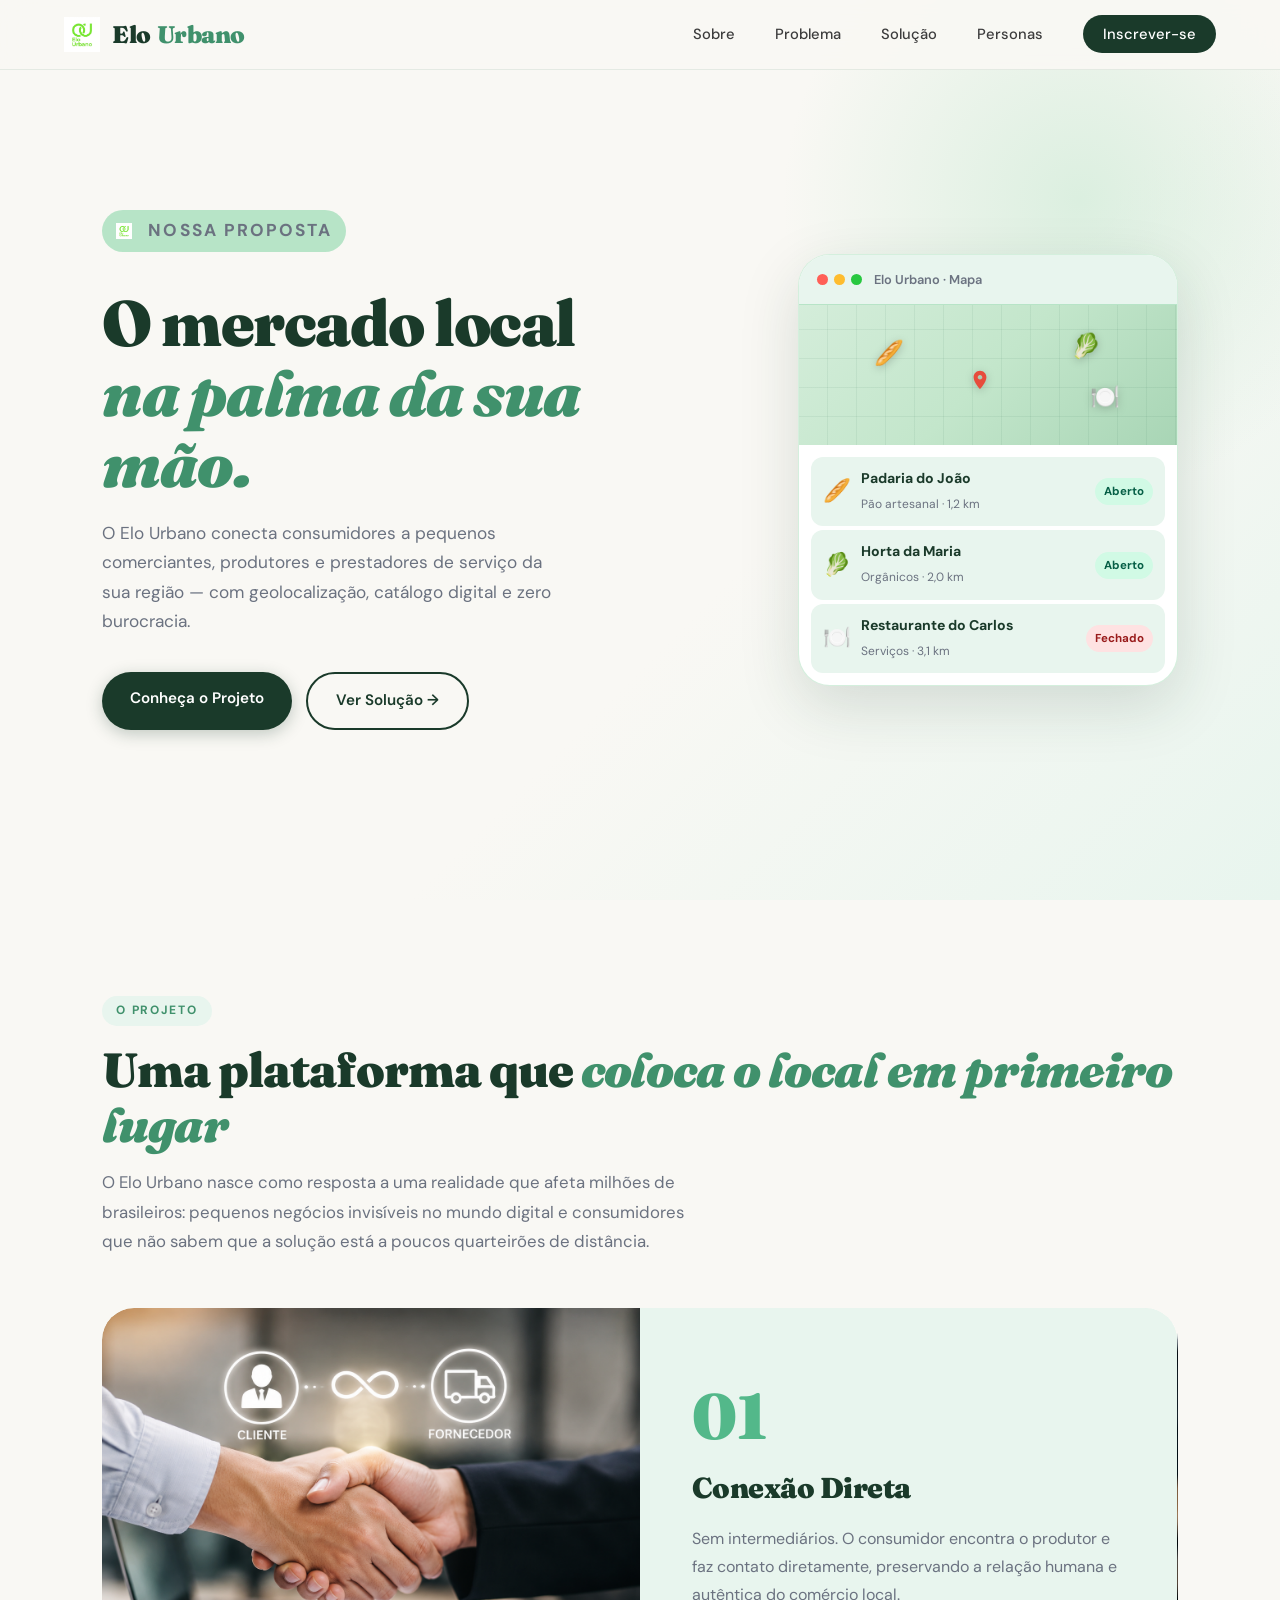
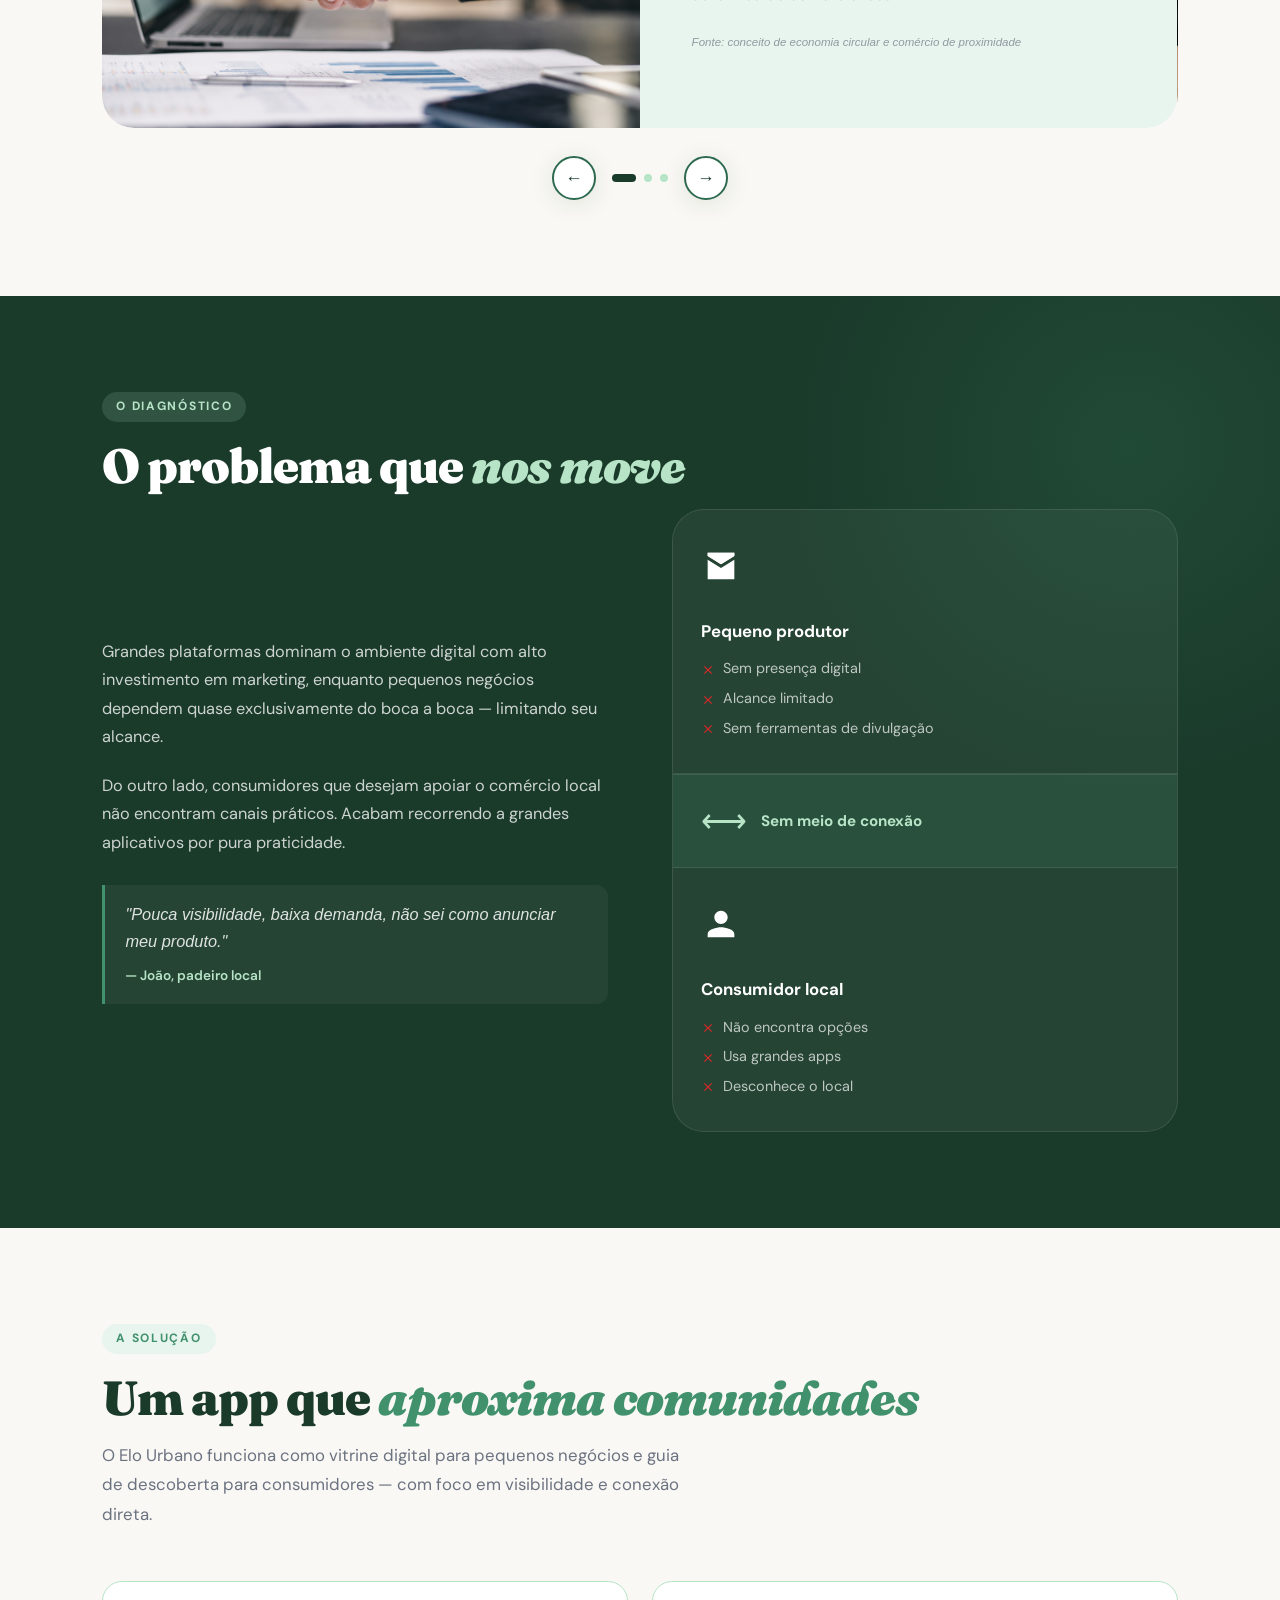
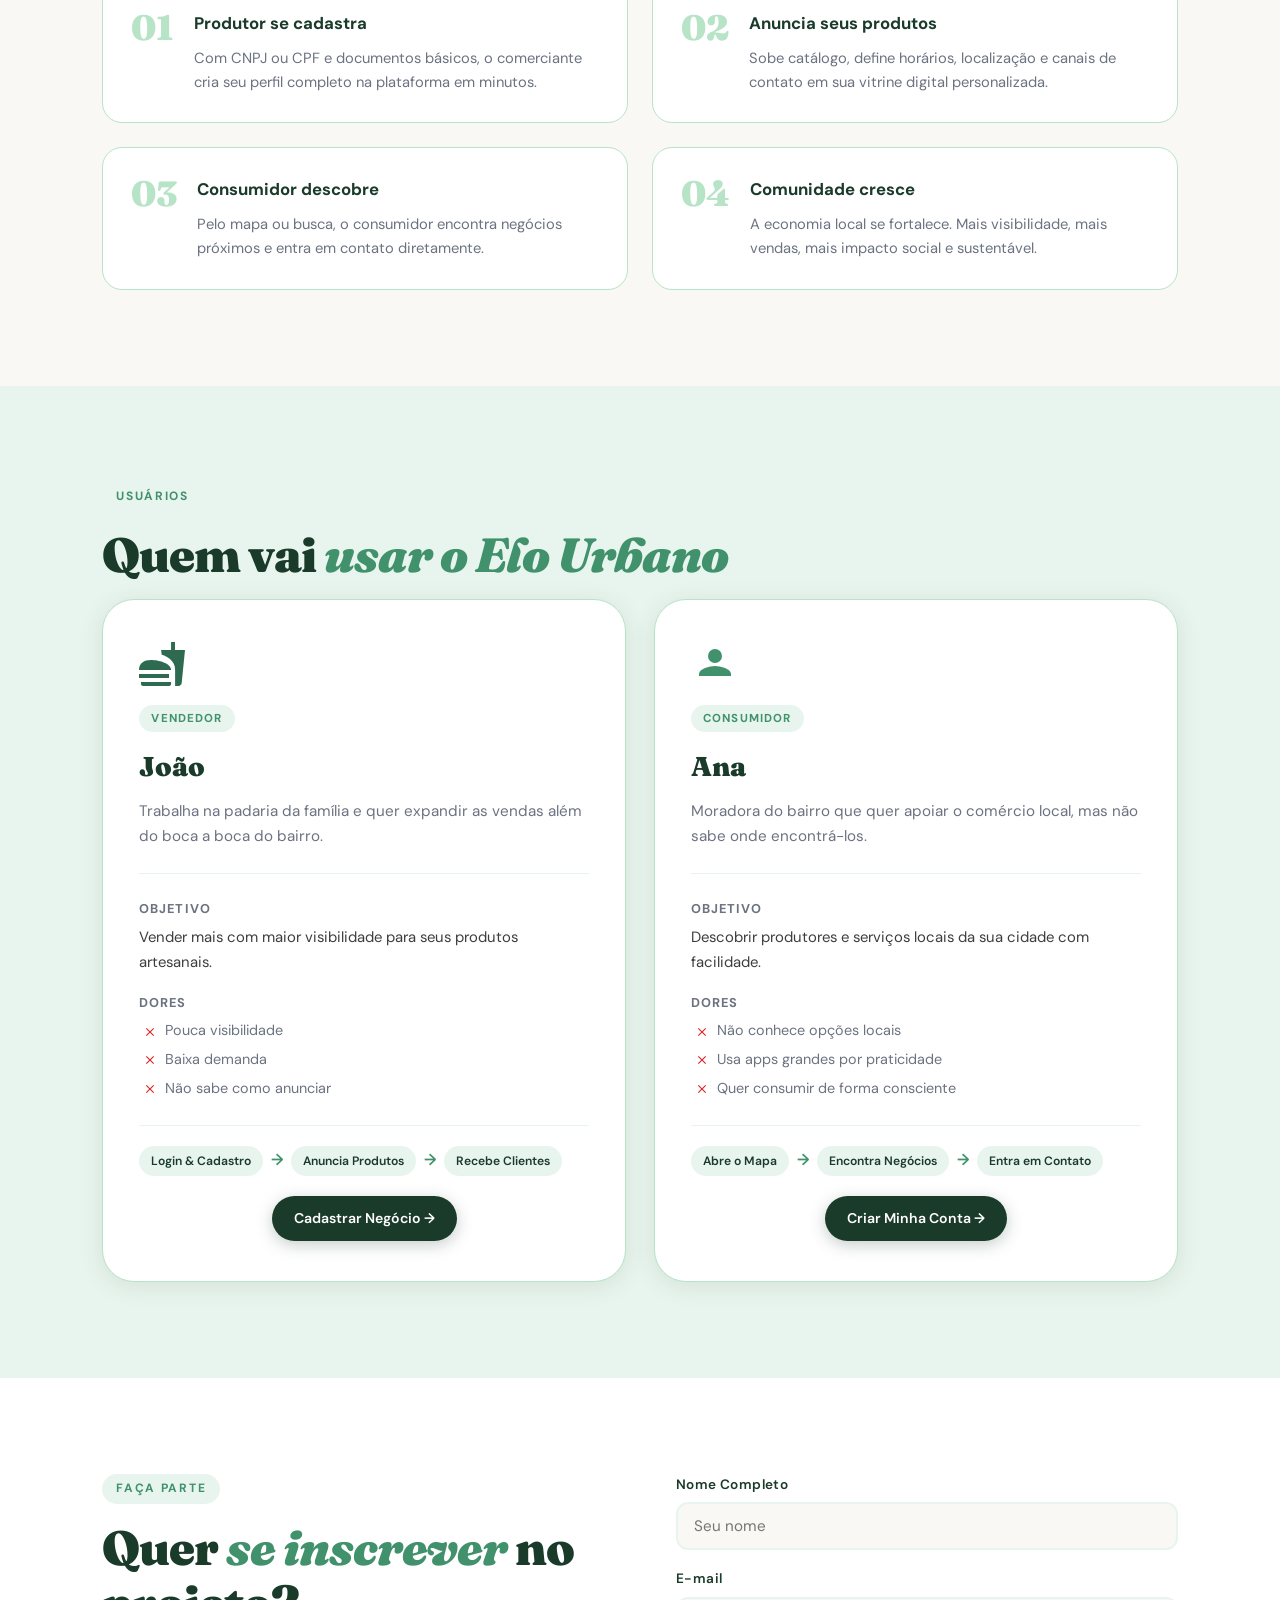
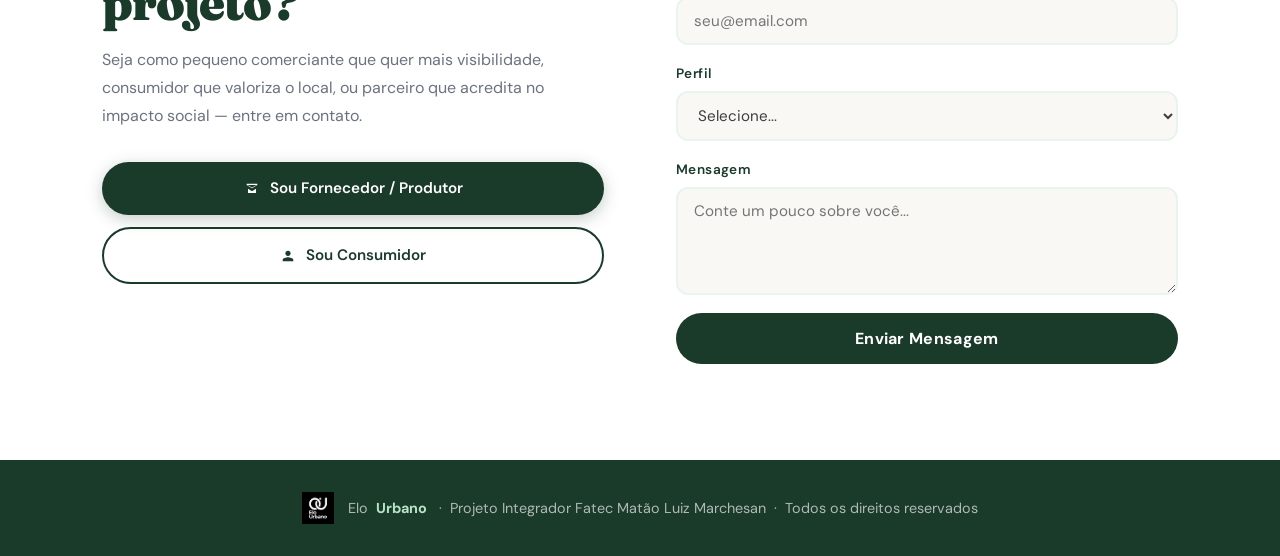
==== commit c3d4d495: "Update index.html" ====
--- a/index.html
+++ b/index.html
@@ -180,7 +180,7 @@
           </div>
           <div class="diagrama-meio">
             <span aria-hidden="true">⟷</span>
-            <p>Fazendo a nossa conexão</p>
+            <p>Sem meio de conexão</p>
           </div>
           <div class="diagrama-lado">
             <span class="icone-grande" aria-hidden="true"><svg xmlns="http://www.w3.org/2000/svg" width="40" height="40" viewBox="0 0 24 24" fill="currentColor"><path d="M12 12c2.21 0 4-1.79 4-4s-1.79-4-4-4-4 1.79-4 4 1.79 4 4 4zm0 2c-2.67 0-8 1.34-8 4v2h16v-2c0-2.66-5.33-4-8-4z"/></svg></span>
